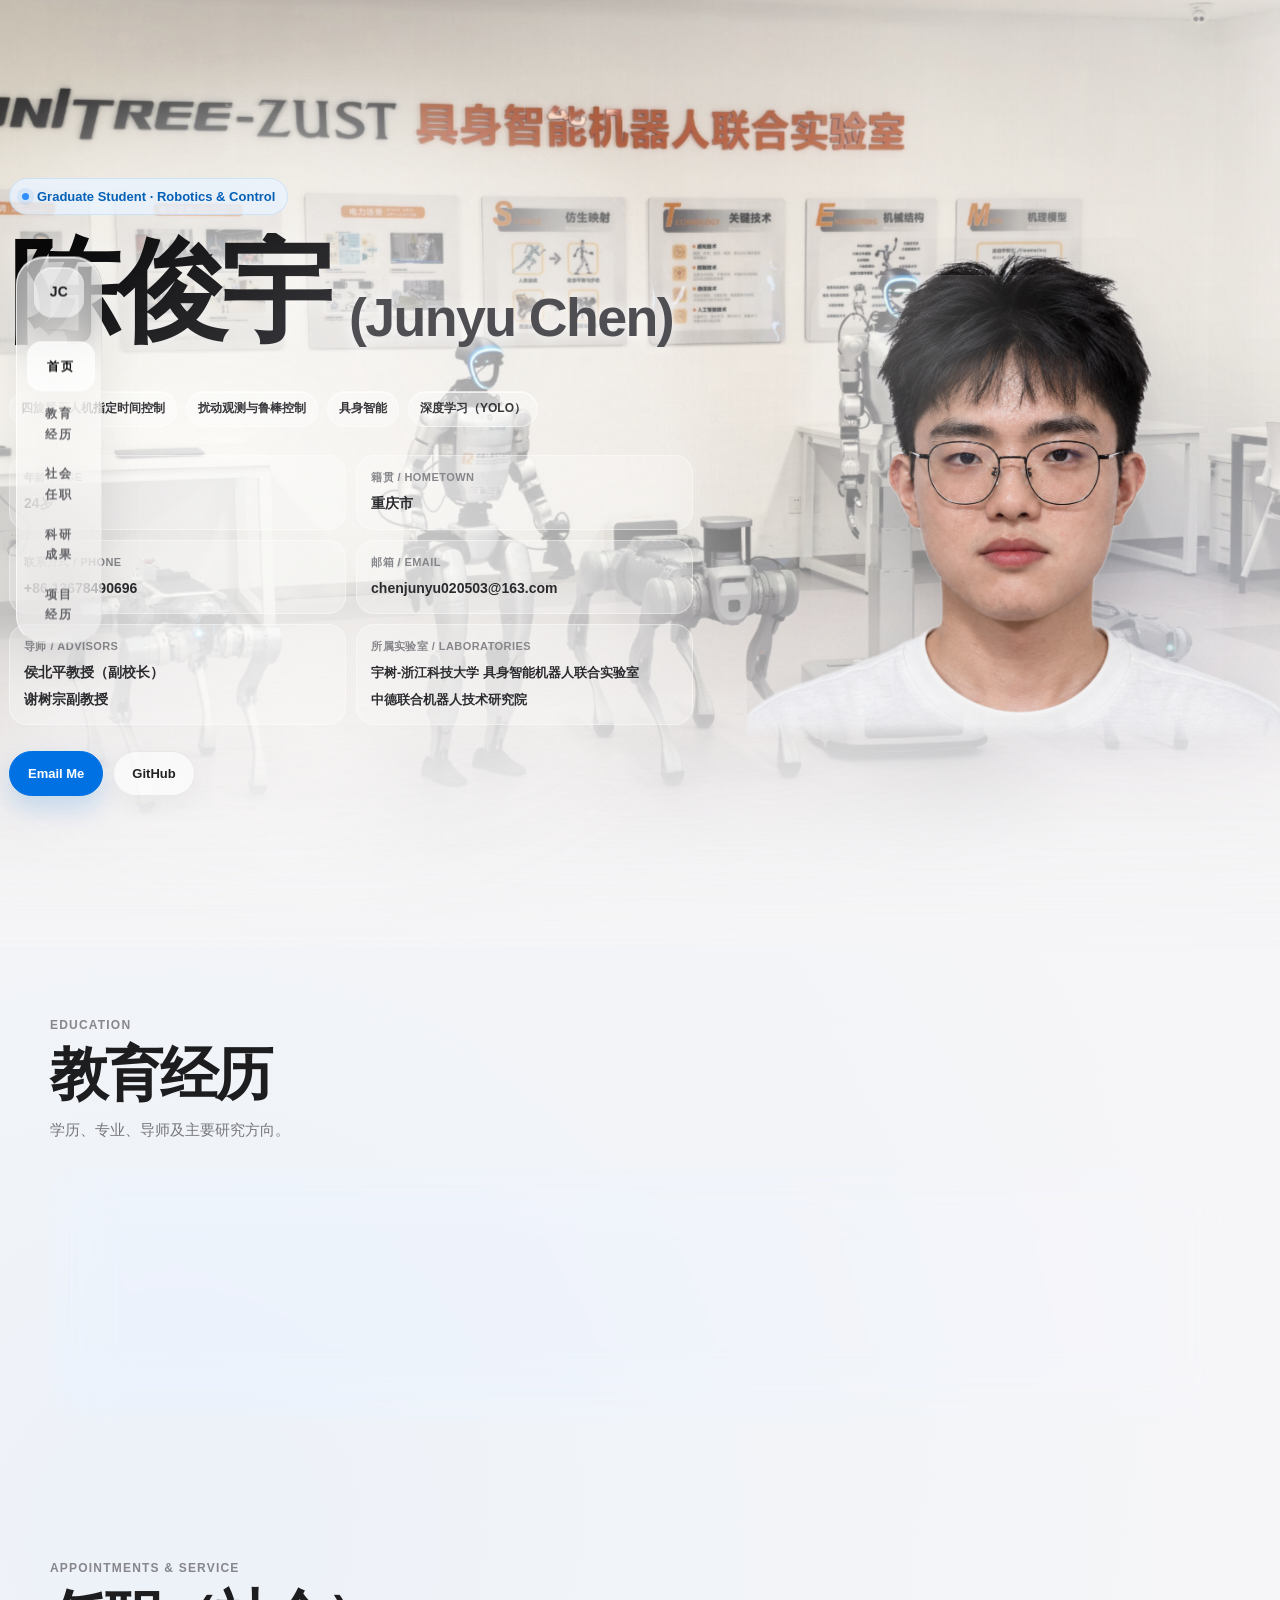
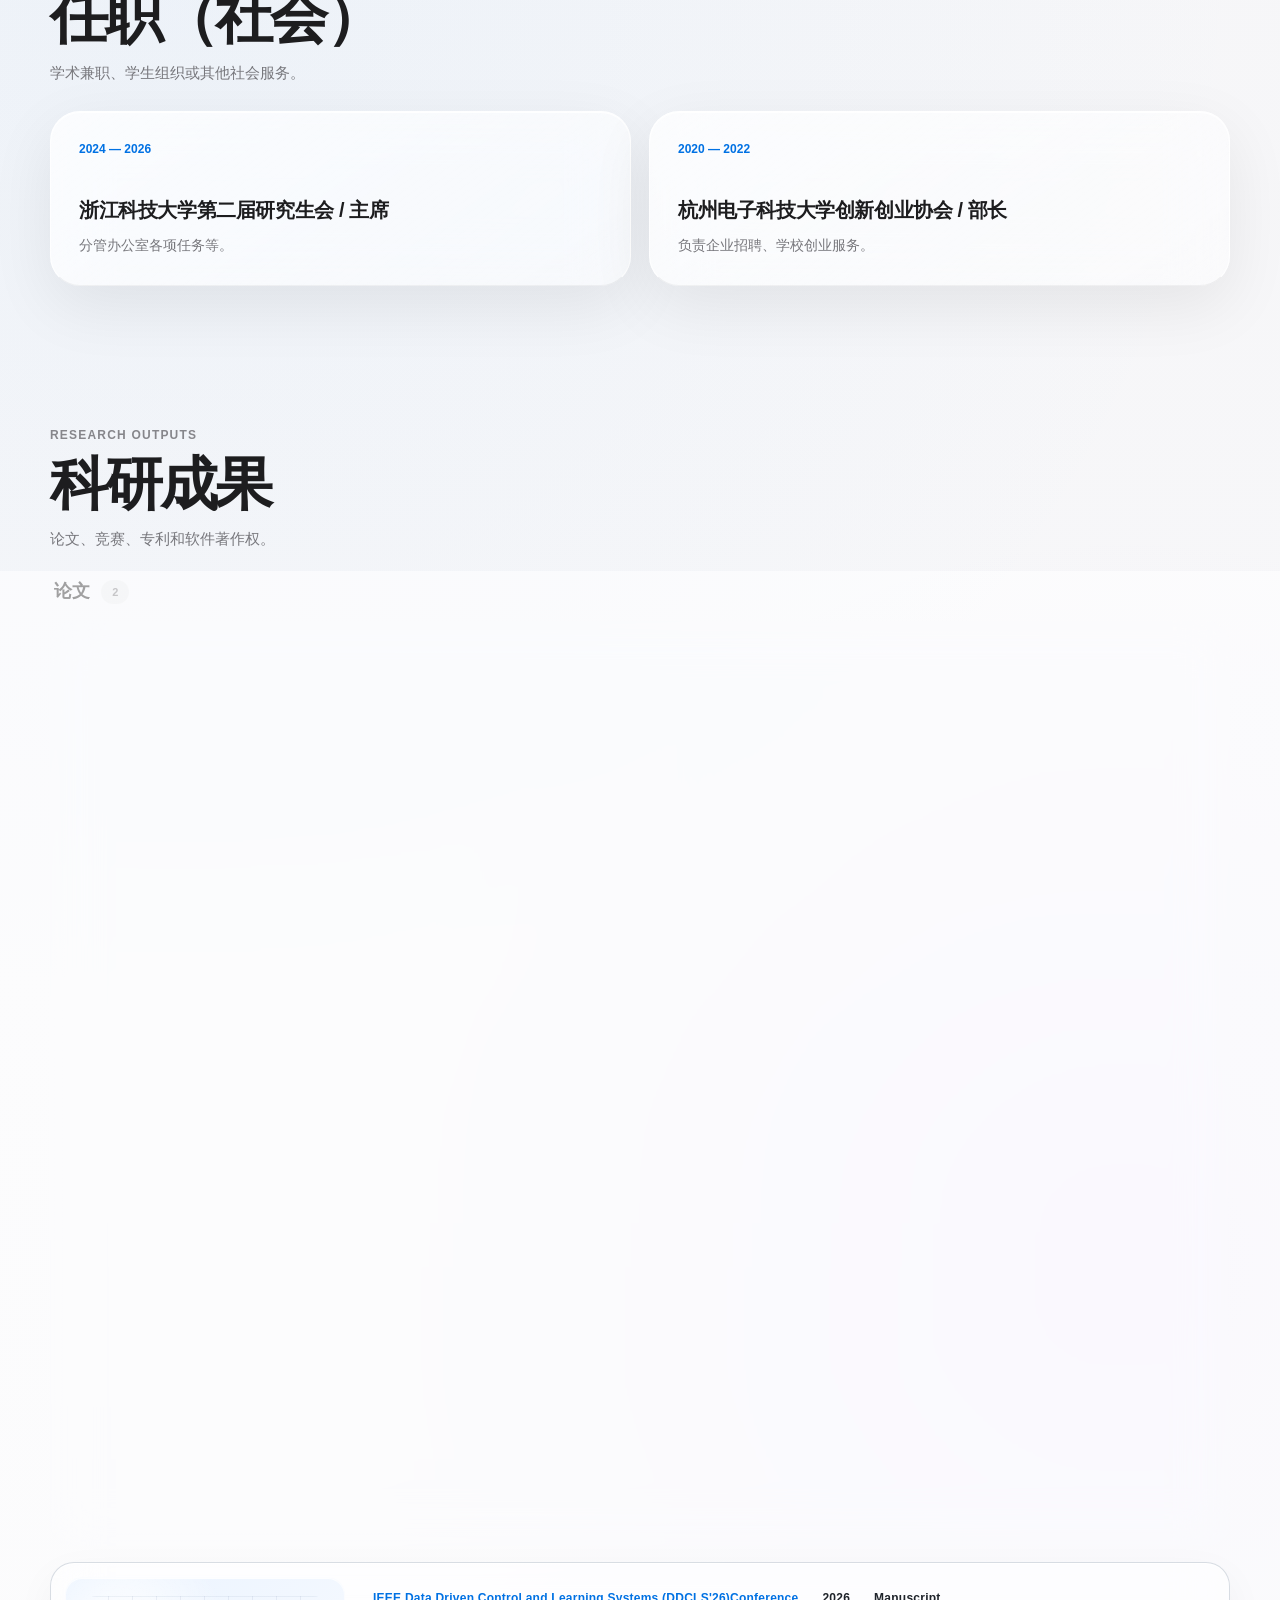
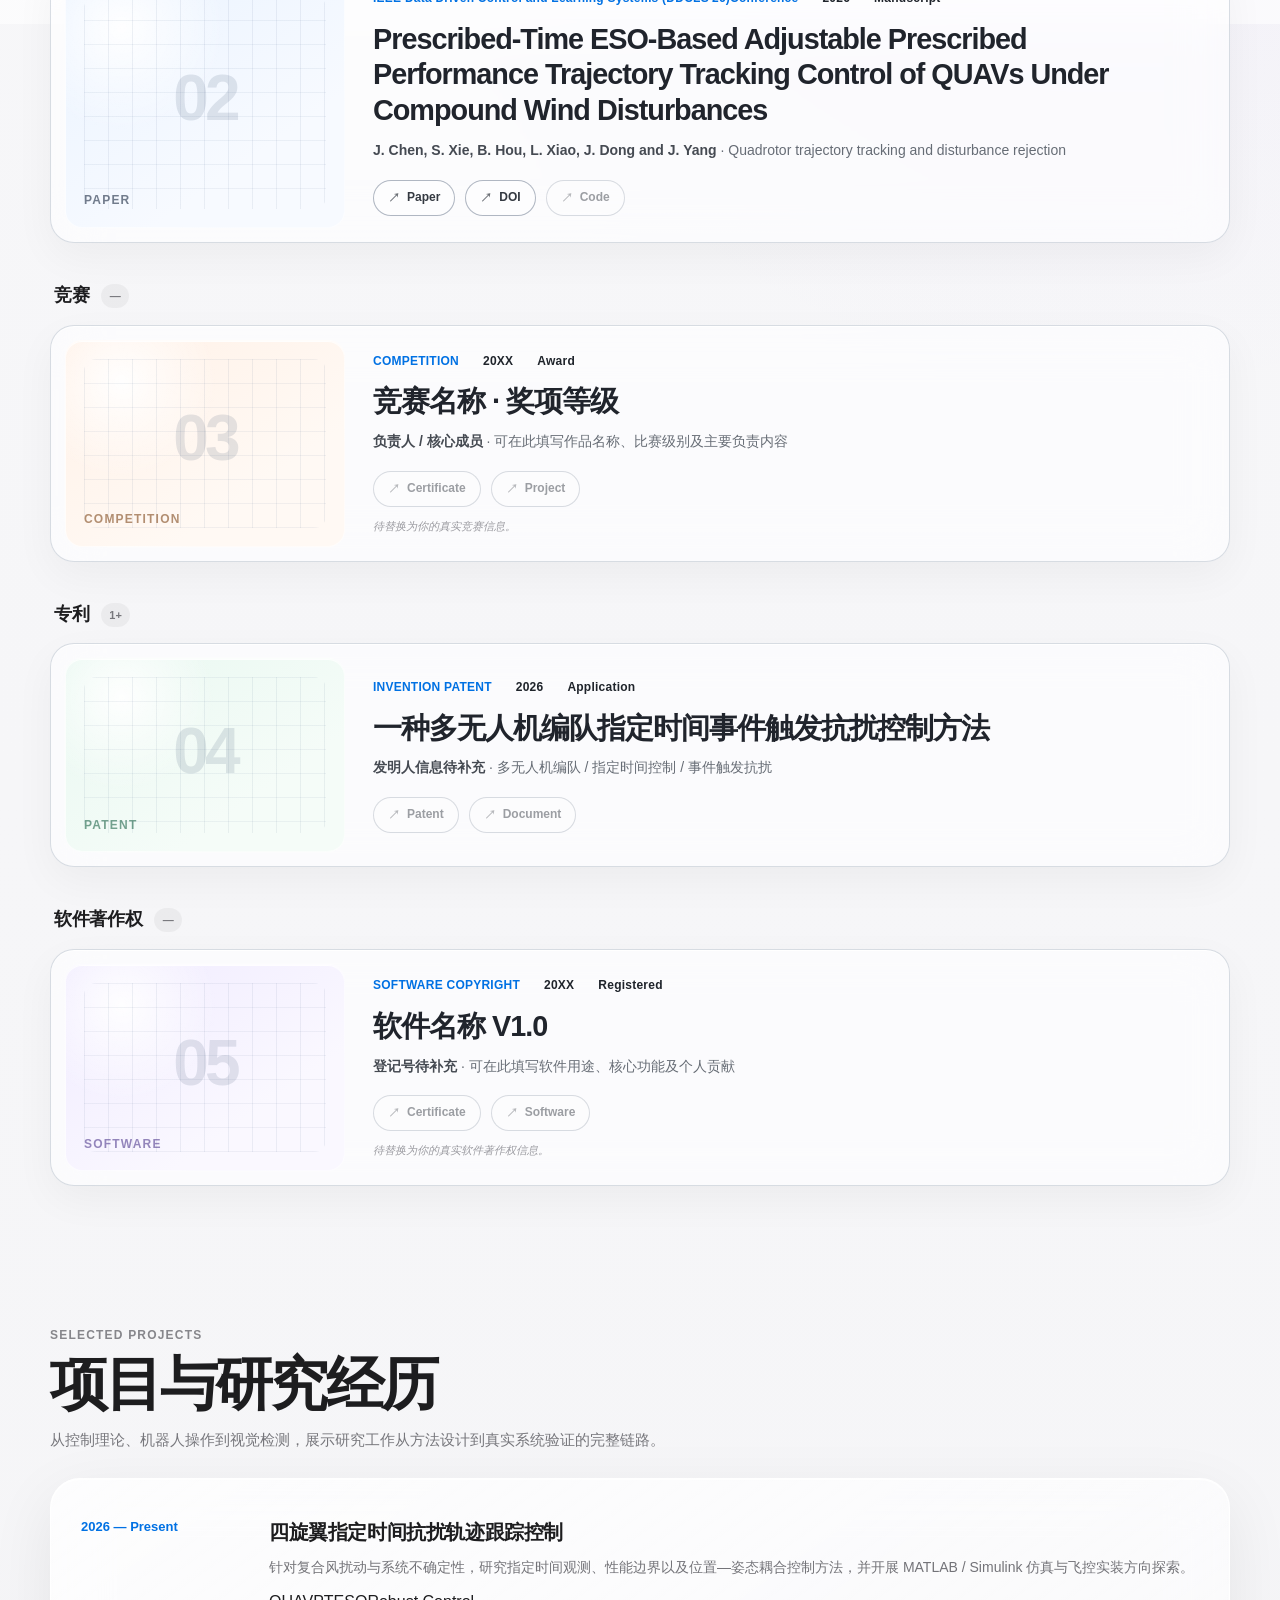
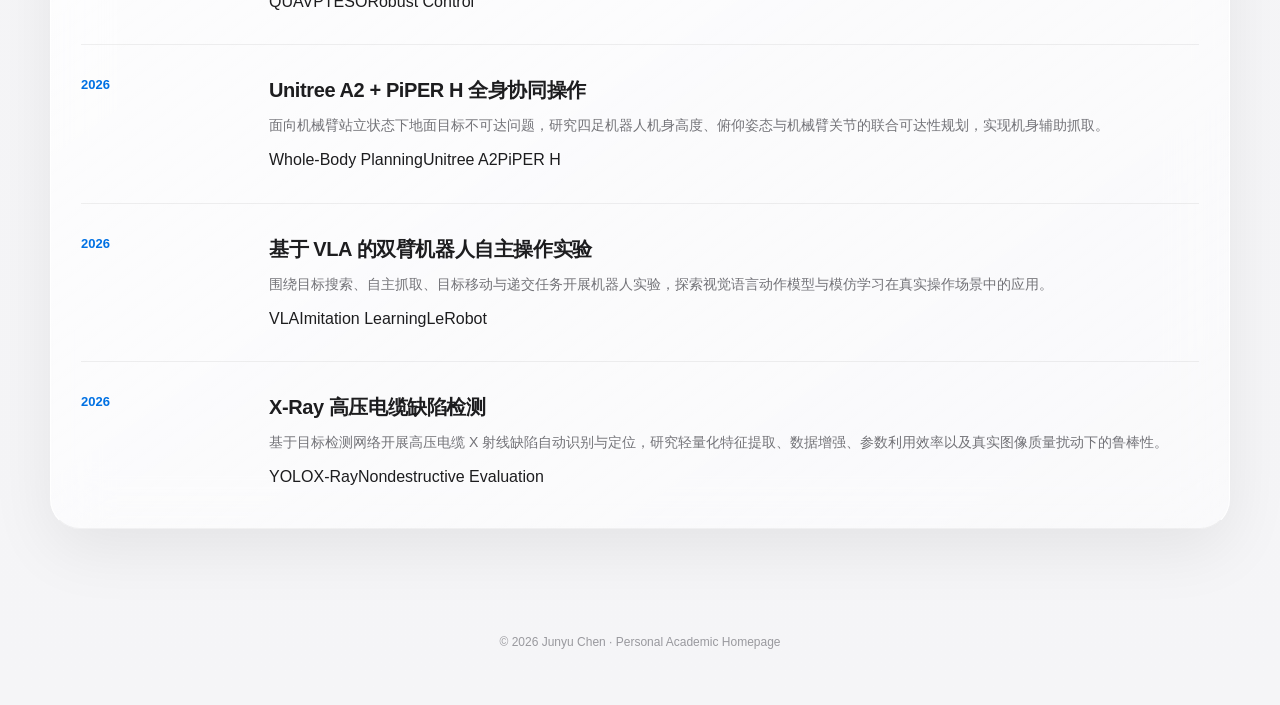
==== index.html @ 8b93c516 "Update index.html" ====
<!DOCTYPE html>
<html lang="zh-CN">
<head>
  <meta charset="UTF-8" />
  <meta name="viewport" content="width=device-width, initial-scale=1.0" />
  <meta name="description" content="陈俊宇个人学术主页：无人系统控制、四旋翼飞行器、具身智能与机器人。" />
  <meta name="theme-color" content="#f5f5f7" />
  <title>陈俊宇 | Junyu Chen</title>

  <style>
    :root{
      --bg:#f5f5f7;
      --text:#1d1d1f;
      --muted:#6e6e73;
      --blue:#0071e3;
      --line:rgba(0,0,0,.065);
      --radius:30px;
      --shadow:0 20px 65px rgba(0,0,0,.075);
      --shadow-hover:0 30px 90px rgba(0,0,0,.12);
      --hero-image:url("assets/picture/lab-background.jpg");
      --portrait-image:url("assets/picture/profile.jpg");
    }

    *{box-sizing:border-box}
    html{scroll-behavior:smooth}
    body{
      margin:0;
      overflow-x:hidden;
      color:var(--text);
      background:
        radial-gradient(circle at 14% 28%,rgba(120,187,255,.08),transparent 26%),
        radial-gradient(circle at 88% 52%,rgba(177,143,255,.07),transparent 24%),
        linear-gradient(180deg,#f5f5f7 0%,#f7f7f9 45%,#f5f5f7 100%);
      font-family:-apple-system,BlinkMacSystemFont,"SF Pro Display","SF Pro Text","Segoe UI","PingFang SC","Microsoft YaHei",sans-serif;
      -webkit-font-smoothing:antialiased;
      text-rendering:optimizeLegibility;
      line-height:1.65;
    }

    a{color:inherit;text-decoration:none}
    .container{width:min(1180px,calc(100% - 40px));margin:0 auto}
    .hero-wide{
      width:min(1440px,calc(100% - 34px));
      margin:0 auto;
    }

    header{
      position:fixed;
      left:16px;
      top:50%;
      z-index:1000;
      transform:translateY(-50%);
      pointer-events:none;
    }

    .nav-shell{
      pointer-events:auto;
      width:86px;
      padding:10px 8px;
      display:flex;
      flex-direction:column;
      align-items:center;
      gap:10px;
      border:1px solid rgba(255,255,255,.72);
      border-right-color:rgba(0,0,0,.045);
      border-bottom-color:rgba(0,0,0,.05);
      border-radius:28px;
      background:
        linear-gradient(145deg,rgba(255,255,255,.58),rgba(255,255,255,.34));
      backdrop-filter:blur(28px) saturate(180%);
      -webkit-backdrop-filter:blur(28px) saturate(180%);
      box-shadow:
        0 18px 46px rgba(0,0,0,.075),
        inset 0 1px 0 rgba(255,255,255,.88);
    }

    .logo{
      width:50px;
      height:50px;
      display:flex;
      align-items:center;
      justify-content:center;
      margin-bottom:2px;
      border-radius:18px;
      background:rgba(255,255,255,.58);
      box-shadow:inset 0 1px 0 rgba(255,255,255,.88);
      color:#202124;
      font-size:14px;
      font-weight:780;
      letter-spacing:.02em;
      white-space:nowrap;
      transition:transform .25s ease,background .25s ease;
    }

    .logo:hover{
      transform:scale(1.04);
      background:rgba(255,255,255,.86);
    }

    .nav-links{
      width:100%;
      display:flex;
      flex-direction:column;
      gap:5px;
      align-items:stretch;
    }

    .nav-links a{
      min-height:50px;
      display:flex;
      align-items:center;
      justify-content:center;
      padding:7px 5px;
      border-radius:15px;
      color:#646469;
      font-size:12px;
      line-height:1.72;
      letter-spacing:.13em;
      font-weight:650;
      text-align:center;
      transition:background .25s ease,color .25s ease,transform .25s ease,box-shadow .25s ease;
    }

    .nav-links a:hover,
    .nav-links a.active{
      color:#111;
      background:rgba(255,255,255,.76);
      transform:translateX(2px);
      box-shadow:inset 0 1px 0 rgba(255,255,255,.82);
    }

    .nav-divider{
      width:34px;
      height:1px;
      margin:0 auto 1px;
      background:linear-gradient(90deg,transparent,rgba(0,0,0,.11),transparent);
    }

    .hero{
      min-height:100svh;
      position:relative;
      display:flex;
      align-items:flex-end;
      padding:150px 0 108px;
      overflow:hidden;
      isolation:isolate;
    }
    .hero-media{
      position:absolute;
      inset:0;
      z-index:0;
      pointer-events:none;
      overflow:hidden;
      background:#ebe8e2;
    }
    .hero-image,
    .hero-image-blur{
      position:absolute;
      inset:-2%;
      background-image:var(--hero-image);
      background-repeat:no-repeat;
      background-size:cover;
      background-position:center 42%;
      will-change:transform;
    }
    .hero-image{
      filter:saturate(.94) contrast(.98) brightness(1.02);
      transform:scale(1.025);
    }
    .hero-image-blur{
      inset:-8%;
      transform:scale(1.10);
      filter:blur(38px) saturate(.95) brightness(1.04);
      opacity:.92;
      -webkit-mask-image:linear-gradient(
        to bottom,
        transparent 0%,
        transparent 50%,
        rgba(0,0,0,.12) 59%,
        rgba(0,0,0,.48) 73%,
        #000 92%
      );
      mask-image:linear-gradient(
        to bottom,
        transparent 0%,
        transparent 50%,
        rgba(0,0,0,.12) 59%,
        rgba(0,0,0,.48) 73%,
        #000 92%
      );
    }
    .hero-media::before{
      content:"";
      position:absolute;
      inset:0;
      z-index:2;
      background:
        linear-gradient(180deg,
          rgba(255,255,255,.06) 0%,
          rgba(255,255,255,.04) 24%,
          rgba(245,245,247,.08) 42%,
          rgba(245,245,247,.30) 62%,
          rgba(245,245,247,.68) 82%,
          rgba(245,245,247,.96) 100%
        ),
        linear-gradient(90deg,
          rgba(245,245,247,.06) 0%,
          rgba(245,245,247,.11) 32%,
          rgba(245,245,247,.28) 63%,
          rgba(245,245,247,.55) 100%
        );
    }
    .hero-media::after{
      content:"";
      position:absolute;
      left:-8%;
      right:-8%;
      bottom:-88px;
      height:340px;
      z-index:3;
      background:
        radial-gradient(ellipse at 50% 3%,rgba(255,255,255,.10),transparent 45%),
        linear-gradient(
          180deg,
          rgba(245,245,247,0) 0%,
          rgba(245,245,247,.20) 18%,
          rgba(245,245,247,.44) 36%,
          rgba(245,245,247,.70) 58%,
          rgba(245,245,247,.90) 78%,
          var(--bg) 94%
        );
      filter:blur(10px);
    }

    .hero-content{
      position:relative;
      z-index:5;
      width:100%;
    }
    .hero-grid{
      display:grid;
      grid-template-columns:minmax(0,1.12fr) minmax(390px,.82fr);
      gap:54px;
      align-items:center;
    }
    .hero-panel{
      position:relative;
      padding:28px 12px 34px 0;
      margin-left:-8px;
      border:0;
      border-radius:0;
      background:transparent;
      box-shadow:none;
      backdrop-filter:none;
      -webkit-backdrop-filter:none;
      isolation:isolate;
    }
    .hero-panel::before{
      content:"";
      position:absolute;
      z-index:-1;
      left:-70px;
      top:-55px;
      width:min(760px,115%);
      height:calc(100% + 110px);
      border-radius:48px;
      background:
        radial-gradient(ellipse at 38% 46%,
          rgba(255,255,255,.78) 0%,
          rgba(255,255,255,.54) 34%,
          rgba(255,255,255,.23) 60%,
          rgba(255,255,255,0) 78%);
      filter:blur(20px);
      opacity:.94;
      pointer-events:none;
    }
    .hero-panel::after{
      content:"";
      position:absolute;
      z-index:-2;
      left:-90px;
      top:-70px;
      width:min(800px,120%);
      height:calc(100% + 140px);
      border-radius:50%;
      background:rgba(245,245,247,.24);
      filter:blur(34px);
      pointer-events:none;
    }
    .portrait-panel{
      padding:0;
      position:relative;
      overflow:visible;
      min-height:610px;
      margin-right:-12px;
      transform:translateY(-18px);
      display:flex;
      align-items:flex-end;
      justify-content:center;
      border:0;
      border-radius:0;
      background:transparent;
      backdrop-filter:none;
      -webkit-backdrop-filter:none;
      box-shadow:none;
    }
    .portrait-panel::before{
      content:"";
      position:absolute;
      inset:8% -4% 4% -4%;
      background:
        radial-gradient(circle at 42% 32%, rgba(255,255,255,.48), transparent 38%),
        radial-gradient(circle at 72% 68%, rgba(170,185,255,.14), transparent 42%);
      filter:blur(34px);
      pointer-events:none;
      opacity:.92;
    }
    .portrait-frame{
      position:relative;
      width:100%;
      height:100%;
      min-height:575px;
      display:flex;
      align-items:flex-end;
      justify-content:center;
      border-radius:0;
      overflow:visible;
      border:0;
      background:transparent;
      box-shadow:none;
    }
    .portrait-frame img{
      width:min(108%, 540px);
      height:auto;
      object-fit:contain;
      object-position:center bottom;
      display:block;
      margin-top:10px;
      transform:translateY(-42px);
      background:transparent;
      filter:
        saturate(.99)
        contrast(1.01)
        drop-shadow(0 18px 26px rgba(0,0,0,.08))
        drop-shadow(0 30px 60px rgba(0,0,0,.10));
      -webkit-mask-image:linear-gradient(to bottom,#000 0%,#000 93%,rgba(0,0,0,.84) 97%,transparent 100%);
      mask-image:linear-gradient(to bottom,#000 0%,#000 93%,rgba(0,0,0,.84) 97%,transparent 100%);
    }
    .portrait-shine{
      position:absolute;
      inset:12% 10% 6% 10%;
      border-radius:42px;
      background:
        radial-gradient(circle at 30% 18%, rgba(255,255,255,.22), transparent 34%),
        linear-gradient(115deg, rgba(255,255,255,.14), transparent 35% 72%, rgba(255,255,255,.07));
      pointer-events:none;
      mix-blend-mode:screen;
    }

    .eyebrow{
      display:inline-flex;
      align-items:center;
      gap:8px;
      padding:7px 12px;
      margin-bottom:18px;
      border-radius:999px;
      border:1px solid rgba(0,113,227,.12);
      background:rgba(234,244,255,.78);
      color:#0561b7;
      font-size:13px;
      font-weight:650;
    }
    .eyebrow::before{
      content:"";
      width:7px;height:7px;border-radius:50%;
      background:#2f8fff;
      box-shadow:0 0 0 5px rgba(47,143,255,.10);
    }
    h1{
      margin:0;
      padding:0 0 .10em 0;
      font-size:clamp(62px,9vw,112px);
      line-height:1.06;
      letter-spacing:-.055em;
      font-weight:790;
      background:linear-gradient(145deg,#09090a 8%,#313135 48%,#0b0b0c 86%);
      -webkit-background-clip:text;
      background-clip:text;
      color:transparent;
      filter:drop-shadow(0 2px 10px rgba(255,255,255,.38));
      display:flex;
      align-items:flex-end;
      flex-wrap:wrap;
      gap:.20em;
      overflow:visible;
    }

    .name-en{
      font-size:.48em;
      line-height:1.05;
      font-weight:680;
      letter-spacing:-.03em;
      color:#4e4e53;
      background:none;
      -webkit-background-clip:initial;
      background-clip:initial;
      text-shadow:0 1px 12px rgba(255,255,255,.72);
      filter:none;
      position:relative;
      bottom:.13em;
      white-space:nowrap;
    }

    .research-inline{
      display:flex;
      flex-wrap:wrap;
      gap:9px;
      margin-top:28px;
    }
    .research-chip{
      display:inline-flex;
      align-items:center;
      padding:7px 11px;
      border-radius:999px;
      border:1px solid rgba(255,255,255,.44);
      background:rgba(255,255,255,.34);
      backdrop-filter:blur(12px) saturate(140%);
      -webkit-backdrop-filter:blur(12px) saturate(140%);
      color:#37373c;
      font-size:12px;
      font-weight:620;
      box-shadow:inset 0 1px 0 rgba(255,255,255,.72);
    }

    .profile-meta{
      display:grid;
      grid-template-columns:repeat(2,minmax(0,1fr));
      gap:10px;
      margin-top:28px;
    }
    .meta-item{
      min-height:74px;
      padding:12px 14px;
      border-radius:18px;
      border:1px solid rgba(255,255,255,.38);
      background:rgba(255,255,255,.28);
      backdrop-filter:blur(10px) saturate(135%);
      -webkit-backdrop-filter:blur(10px) saturate(135%);
    }
    .meta-label{
      display:block;
      color:#86868b;
      font-size:11px;
      font-weight:650;
      letter-spacing:.04em;
      margin-bottom:4px;
    }
    .meta-value{
      color:#2b2b2f;
      font-size:14px;
      font-weight:620;
      word-break:break-word;
    }

    .lab-value{
      font-size:12.5px;
      line-height:1.48;
    }



    .hero-actions{
      display:flex;
      flex-wrap:wrap;
      gap:10px;
      margin-top:26px;
      padding-bottom:8px;
    }
    .btn{
      position:relative;
      overflow:hidden;
      display:inline-flex;
      align-items:center;
      justify-content:center;
      min-height:45px;
      padding:0 18px;
      border-radius:999px;
      border:1px solid rgba(0,0,0,.065);
      background:rgba(255,255,255,.60);
      backdrop-filter:blur(18px) saturate(150%);
      -webkit-backdrop-filter:blur(18px) saturate(150%);
      color:#222;
      font-size:13px;
      font-weight:630;
      box-shadow:0 8px 24px rgba(0,0,0,.045);
      transition:transform .28s cubic-bezier(.2,.7,.2,1),box-shadow .28s ease,background .28s ease;
    }
    .btn::after{
      content:"";
      position:absolute;
      inset:-1px;
      background:linear-gradient(115deg,transparent 28%,rgba(255,255,255,.62) 48%,transparent 70%);
      transform:translateX(-130%);
      transition:transform .65s ease;
    }
    .btn:hover{transform:translateY(-3px);box-shadow:0 14px 34px rgba(0,0,0,.09)}
    .btn:hover::after{transform:translateX(130%)}
    .btn.primary{
      color:#fff;
      background:#0071e3;
      border-color:#0071e3;
      box-shadow:0 12px 28px rgba(0,113,227,.20);
    }

    main>section:not(.hero){
      position:relative;
      padding:70px 0;
      scroll-margin-top:100px;
    }
    .section-heading{margin-bottom:25px}
    .kicker{
      display:block;
      margin-bottom:8px;
      color:#86868b;
      font-size:12px;
      font-weight:680;
      letter-spacing:.10em;
      text-transform:uppercase;
    }
    .section-heading h2{
      margin:0;
      font-size:clamp(36px,5vw,58px);
      line-height:1.05;
      letter-spacing:-.05em;
      font-weight:730;
    }
    .section-heading p{
      max-width:720px;
      margin:13px 0 0;
      color:#77777c;
      font-size:15px;
    }

    .glass{
      position:relative;
      border:1px solid rgba(255,255,255,.84);
      border-bottom-color:rgba(0,0,0,.05);
      border-radius:var(--radius);
      background:linear-gradient(145deg,rgba(255,255,255,.76),rgba(255,255,255,.46));
      backdrop-filter:blur(28px) saturate(160%);
      -webkit-backdrop-filter:blur(28px) saturate(160%);
      box-shadow:var(--shadow),inset 0 1px 0 rgba(255,255,255,.86);
    }

    .timeline{padding:8px 30px}
    .timeline-item{
      display:grid;
      grid-template-columns:170px 1fr;
      gap:28px;
      padding:28px 0;
      border-bottom:1px solid rgba(0,0,0,.06);
    }
    .timeline-item:last-child{border-bottom:0}
    .timeline-date{
      color:var(--blue);
      font-size:13px;
      font-weight:720;
      letter-spacing:.02em;
    }
    .timeline-content h3{
      margin:0 0 6px;
      font-size:19px;
      letter-spacing:-.018em;
    }
    .timeline-content p{
      margin:0;
      color:#727277;
      font-size:14px;
    }

    .role-grid{
      display:grid;
      grid-template-columns:repeat(2,minmax(0,1fr));
      gap:18px;
    }
    .role-card{
      padding:28px;
      min-height:168px;
      transition:transform .3s ease,box-shadow .3s ease;
    }
    .role-card:hover{
      transform:translateY(-5px);
      box-shadow:var(--shadow-hover);
    }
    .role-year{
      color:var(--blue);
      font-size:12px;
      font-weight:720;
      margin-bottom:34px;
    }
    .role-card h3{margin:0 0 7px;font-size:20px;letter-spacing:-.02em}
    .role-card p{margin:0;color:#77777c;font-size:14px}

    .achievement-stream{
      display:grid;
      gap:38px;
    }

    .output-group{
      display:grid;
      gap:14px;
    }

    .output-group-heading{
      display:flex;
      align-items:center;
      gap:12px;
      padding:0 4px;
    }

    .output-group-heading h3{
      margin:0;
      font-size:18px;
      letter-spacing:-.02em;
      font-weight:720;
    }

    .output-count{
      display:inline-flex;
      align-items:center;
      justify-content:center;
      min-width:28px;
      height:24px;
      padding:0 8px;
      border-radius:999px;
      background:rgba(0,0,0,.045);
      color:#77777c;
      font-size:11px;
      font-weight:700;
    }

    .output-list{
      display:grid;
      gap:16px;
    }

    .output-card{
      position:relative;
      display:grid;
      grid-template-columns:280px minmax(0,1fr);
      gap:28px;
      align-items:center;
      min-height:224px;
      padding:14px;
      overflow:hidden;
      border:1px solid rgba(185,193,205,.55);
      border-radius:24px;
      background:rgba(255,255,255,.58);
      backdrop-filter:blur(24px) saturate(155%);
      -webkit-backdrop-filter:blur(24px) saturate(155%);
      box-shadow:
        0 14px 42px rgba(0,0,0,.045),
        inset 0 1px 0 rgba(255,255,255,.86);
      transition:transform .32s cubic-bezier(.2,.7,.2,1),box-shadow .32s ease,border-color .32s ease;
    }

    .output-card:hover{
      transform:translateY(-18px);
      border-color:rgba(150,162,180,.70);
      box-shadow:
        0 24px 62px rgba(0,0,0,.075),
        inset 0 1px 0 rgba(255,255,255,.90);
    }

    .output-thumb{
      position:relative;
      min-height:194px;
      height:100%;
      overflow:hidden;
      border-radius:17px;
      border:1px solid rgba(255,255,255,.68);
      background:
        radial-gradient(circle at 20% 18%,rgba(255,255,255,.90),transparent 33%),
        linear-gradient(145deg,rgba(232,239,248,.95),rgba(245,247,250,.66));
      box-shadow:inset 0 1px 0 rgba(255,255,255,.88);
    }

    .output-thumb::before{
      content:"";
      position:absolute;
      inset:18px;
      border-radius:12px;
      opacity:.80;
      background:
        linear-gradient(90deg,rgba(72,99,134,.11) 1px,transparent 1px),
        linear-gradient(rgba(72,99,134,.09) 1px,transparent 1px);
      background-size:24px 24px;
    }

    .output-thumb::after{
      position:absolute;
      left:18px;
      bottom:16px;
      font-size:12px;
      font-weight:780;
      letter-spacing:.10em;
      color:rgba(32,47,69,.62);
    }

    .output-thumb.paper{
      background:
        radial-gradient(circle at 20% 20%,rgba(255,255,255,.96),transparent 34%),
        linear-gradient(145deg,#eaf3ff,#f7faff 70%);
    }
    .output-thumb.paper::after{content:"PAPER"}

    .output-thumb.competition{
      background:
        radial-gradient(circle at 20% 20%,rgba(255,255,255,.95),transparent 34%),
        linear-gradient(145deg,#fff1e7,#fff9f4 70%);
    }
    .output-thumb.competition::after{content:"COMPETITION";color:rgba(130,77,34,.62)}

    .output-thumb.patent{
      background:
        radial-gradient(circle at 20% 20%,rgba(255,255,255,.95),transparent 34%),
        linear-gradient(145deg,#e9f8f1,#f5fcf8 70%);
    }
    .output-thumb.patent::after{content:"PATENT";color:rgba(35,105,78,.62)}

    .output-thumb.software{
      background:
        radial-gradient(circle at 20% 20%,rgba(255,255,255,.95),transparent 34%),
        linear-gradient(145deg,#f0ebff,#faf8ff 70%);
    }
    .output-thumb.software::after{content:"SOFTWARE";color:rgba(86,65,146,.62)}

    .thumb-mark{
      position:absolute;
      inset:0;
      display:flex;
      align-items:center;
      justify-content:center;
      font-size:64px;
      font-weight:760;
      letter-spacing:-.06em;
      color:rgba(49,70,98,.13);
      transform:translateY(-4px);
    }

    .output-body{
      min-width:0;
      padding:12px 20px 12px 0;
    }

    .output-meta{
      display:flex;
      align-items:center;
      flex-wrap:wrap;
      gap:24px;
      margin-bottom:13px;
      color:#1f242b;
      font-size:12px;
      font-weight:740;
      letter-spacing:.02em;
    }

    .output-meta .type{
      color:var(--blue);
    }

    .output-title{
      margin:0;
      color:#20242c;
      font-size:clamp(21px,2.25vw,30px);
      line-height:1.20;
      letter-spacing:-.035em;
      font-weight:760;
      text-decoration:none;
    }

    .output-title:hover{
      text-decoration:underline;
      text-decoration-thickness:1.5px;
      text-underline-offset:4px;
    }

    .output-authors{
      margin-top:12px;
      color:#666c75;
      font-size:14px;
      line-height:1.55;
    }

    .output-authors strong{
      color:#454a52;
      font-weight:720;
    }

    .output-links{
      display:flex;
      flex-wrap:wrap;
      gap:10px;
      margin-top:18px;
    }

    .output-link{
      display:inline-flex;
      align-items:center;
      gap:7px;
      min-height:36px;
      padding:0 14px;
      border:1px solid rgba(146,156,171,.72);
      border-radius:999px;
      background:rgba(255,255,255,.44);
      color:#343941;
      font-size:12px;
      font-weight:690;
      transition:transform .22s ease,background .22s ease,border-color .22s ease;
    }

    .output-link::before{
      content:"↗";
      font-size:12px;
      line-height:1;
      opacity:.72;
    }

    .output-link:hover{
      transform:translateY(-2px);
      background:rgba(255,255,255,.82);
      border-color:rgba(107,120,139,.86);
    }

    .output-link.is-disabled{
      opacity:.48;
      cursor:default;
      pointer-events:none;
    }

    .output-note{
      margin-top:10px;
      color:#9a9aa0;
      font-size:11px;
      font-style:italic;
    }

    .project-list{padding:8px 30px}
    .project-item{
      display:grid;
      grid-template-columns:160px 1fr;
      gap:28px;
      padding:29px 0;
      border-bottom:1px solid rgba(0,0,0,.06);
    }
    .project-item:last-child{border-bottom:0}
    .project-time{
      color:var(--blue);
      font-size:13px;
      font-weight:720;
    }
    .project-content h3{
      margin:0 0 7px;
      font-size:20px;
      letter-spacing:-.02em;
    }
    .project-content p{
      margin:0;
      color:#737378;
      font-size:14px;
    }
    .project-tags{margin-top:10px}

    footer{
      padding:34px 0 52px;
      color:#99999e;
      text-align:center;
      font-size:12px;
    }

    [data-reveal]{
      opacity:0;
      transform:translateY(30px) scale(.988);
      filter:blur(7px);
      transition:
        opacity .82s cubic-bezier(.2,.7,.2,1),
        transform .9s cubic-bezier(.2,.7,.2,1),
        filter .72s ease;
    }
    [data-reveal].visible{
      opacity:1;
      transform:none;
      filter:none;
    }
    .hero-panel>*,
    .portrait-frame{
      opacity:0;
      transform:translateY(20px);
      animation:heroIn .85s cubic-bezier(.2,.7,.2,1) forwards;
    }
    .hero-panel>*:nth-child(1){animation-delay:.10s}
    .hero-panel>*:nth-child(2){animation-delay:.16s}
    .hero-panel>*:nth-child(3){animation-delay:.23s}
    .hero-panel>*:nth-child(4){animation-delay:.30s}
    .hero-panel>*:nth-child(5){animation-delay:.37s}
    .hero-panel>*:nth-child(6){animation-delay:.44s}
    .portrait-frame{animation-delay:.28s}
    @keyframes heroIn{to{opacity:1;transform:none}}

    @media(max-width:1180px){
      .hero-wide{
        width:min(100% - 28px,1180px);
      }
      .hero-grid{
        grid-template-columns:minmax(0,1fr) minmax(340px,.72fr);
        gap:34px;
      }
      .portrait-panel{
        min-height:560px;
        margin-right:0;
      }
      .portrait-frame{min-height:520px}
      .portrait-frame img{width:min(104%,490px)}
    }

    @media(max-width:980px){
      .hero-wide{
        width:min(100% - 36px,820px);
      }
      .hero-grid{
        grid-template-columns:1fr;
        gap:12px;
      }
      .portrait-panel{
        order:-1;
        min-height:350px;
        margin:0;
      }
      .portrait-frame{min-height:330px}
      .portrait-frame img{
        width:min(78vw,390px);
        transform:translateY(-20px);
      }
      .hero-panel{
        width:100%;
        max-width:760px;
        margin:0 auto;
      }
      .hero-panel::before{
        left:-30px;
        width:calc(100% + 60px);
      }
      .hero-panel::after{
        left:-42px;
        width:calc(100% + 84px);
      }
    }

    @media(max-width:900px){
      body{
        padding-bottom:82px;
      }

      header{
        left:50%;
        top:auto;
        bottom:max(10px, env(safe-area-inset-bottom));
        transform:translateX(-50%);
        width:min(520px,calc(100vw - 18px));
      }

      .nav-shell{
        width:100%;
        max-width:none;
        padding:7px;
        flex-direction:row;
        gap:0;
        border-radius:24px;
        background:rgba(255,255,255,.68);
        backdrop-filter:blur(30px) saturate(180%);
        -webkit-backdrop-filter:blur(30px) saturate(180%);
        box-shadow:
          0 14px 42px rgba(0,0,0,.12),
          inset 0 1px 0 rgba(255,255,255,.92);
      }

      .logo,
      .nav-divider{
        display:none;
      }

      .nav-links{
        width:100%;
        display:grid;
        grid-template-columns:repeat(5,minmax(0,1fr));
        gap:4px;
      }

      .nav-links a{
        min-height:48px;
        padding:7px 4px;
        border-radius:16px;
        font-size:11px;
        line-height:1.2;
        letter-spacing:.025em;
        white-space:nowrap;
      }

      .nav-links a br{display:none}

      .nav-links a:hover,
      .nav-links a.active{
        transform:translateY(-2px);
      }

      .hero{
        min-height:auto;
        padding:58px 0 78px;
      }

      .hero-panel{
        padding:12px 4px 24px;
      }

      .role-grid{grid-template-columns:1fr}

      .output-card{
        grid-template-columns:220px minmax(0,1fr);
        gap:20px;
      }

      .hero-image,
      .hero-image-blur{
        background-position:center 35%;
      }

      .hero-media::before{
        background:
          linear-gradient(
            180deg,
            rgba(255,255,255,.04) 0%,
            rgba(245,245,247,.11) 32%,
            rgba(245,245,247,.42) 64%,
            rgba(245,245,247,.96) 100%
          );
      }

      main>section:not(.hero){
        scroll-margin-top:18px;
      }
    }

    @media(max-width:620px){
      .container,
      .hero-wide{
        width:min(100% - 28px,560px);
      }

      header{
        width:calc(100vw - 14px);
        bottom:max(7px, env(safe-area-inset-bottom));
      }

      .nav-shell{
        padding:6px;
        border-radius:21px;
      }

      .nav-links{
        gap:2px;
      }

      .nav-links a{
        min-height:45px;
        padding:6px 2px;
        border-radius:14px;
        font-size:10.5px;
        letter-spacing:0;
      }

      .hero{
        padding:34px 0 62px;
      }

      .hero-grid{
        gap:2px;
      }

      .portrait-panel{
        min-height:282px;
      }

      .portrait-frame{
        min-height:270px;
      }

      .portrait-frame img{
        width:min(78vw,330px);
        transform:translateY(-24px);
      }

      .portrait-panel::before{
        inset:6% 4% 0;
        filter:blur(26px);
      }

      .hero-panel{
        padding:0 0 18px;
      }

      .eyebrow{
        margin-bottom:12px;
        padding:6px 10px;
        font-size:11px;
      }

      h1{
        font-size:clamp(43px,13vw,58px);
        line-height:1.10;
        letter-spacing:-.045em;
        padding-bottom:.10em;
        gap:.14em;
      }

      .name-en{
        font-size:.42em;
        bottom:.11em;
      }

      .research-inline{
        gap:7px;
        margin-top:18px;
      }

      .research-chip{
        padding:6px 9px;
        font-size:10.5px;
      }

      .profile-meta{
        grid-template-columns:repeat(2,minmax(0,1fr));
        gap:8px;
        margin-top:20px;
      }

      .meta-item{
        min-height:66px;
        padding:10px 11px;
        border-radius:16px;
      }

      .meta-label{
        font-size:10px;
        margin-bottom:3px;
      }

      .meta-value{
        font-size:12px;
        line-height:1.38;
      }

      .lab-value{
        font-size:10.8px;
        line-height:1.45;
      }


      .hero-actions{
        display:grid;
        grid-template-columns:repeat(2,minmax(0,1fr));
        gap:8px;
        margin-top:18px;
        padding-bottom:0;
      }

      .hero-actions .btn{
        justify-content:center;
        width:100%;
      }

      main>section:not(.hero){
        padding:48px 0;
      }

      .section-heading{
        margin-bottom:25px;
      }

      .section-heading h2{
        font-size:34px;
        line-height:1.08;
      }

      .section-heading p{
        font-size:13px;
        line-height:1.65;
      }

      .timeline,
      .project-list{
        padding:2px 17px;
        border-radius:24px;
      }

      .timeline-item,
      .project-item{
        grid-template-columns:1fr;
        gap:6px;
        padding:19px 0;
      }

      .role-card{
        padding:20px;
        border-radius:22px;
      }

      .output-group{
        gap:10px;
      }

      .output-group-heading{
        padding:0 2px;
      }

      .output-card{
        grid-template-columns:1fr;
        padding:9px;
        gap:5px;
        border-radius:21px;
      }

      .output-thumb{
        min-height:148px;
        border-radius:15px;
      }

      .output-body{
        padding:14px 10px 12px;
      }

      .output-meta{
        gap:10px 14px;
        margin-bottom:9px;
        font-size:10px;
      }

      .output-title{
        font-size:19px;
        line-height:1.28;
      }

      .output-authors{
        margin-top:9px;
        font-size:12px;
      }

      .output-links{
        gap:7px;
        margin-top:13px;
      }

      .output-link{
        min-height:32px;
        padding:0 11px;
        font-size:10.5px;
      }
    }

    @media(max-width:390px){
      .container,
      .hero-wide{
        width:calc(100% - 22px);
      }

      .nav-links a{
        font-size:10px;
      }

      .portrait-panel{
        min-height:255px;
      }

      .portrait-frame{
        min-height:245px;
      }

      .portrait-frame img{
        width:min(80vw,300px);
      }

      h1{
        font-size:42px;
      }

      .name-en{
        font-size:.40em;
      }

      .research-chip{
        font-size:10px;
      }

      .meta-value{
        font-size:11px;
      }
    }

    @media(prefers-reduced-motion:reduce){
      *,*::before,*::after{
        scroll-behavior:auto!important;
        animation:none!important;
        transition:none!important;
      }
      [data-reveal],.hero-panel>*,.portrait-frame{
        opacity:1!important;
        transform:none!important;
        filter:none!important;
      }
    }
  </style>
</head>

<body>
  <header>
    <nav class="nav-shell" aria-label="页面导航">
      <a class="logo" href="#top" aria-label="返回首页">JC</a>
      <div class="nav-divider"></div>
      <div class="nav-links">
        <a href="#top">首页</a>
        <a href="#education">教育<br>经历</a>
        <a href="#roles">社会<br>任职</a>
        <a href="#achievements">科研<br>成果</a>
        <a href="#projects">项目<br>经历</a>
      </div>
    </nav>
  </header>

  <main id="top">
    <section class="hero">
      <div class="hero-media" aria-hidden="true">
        <div class="hero-image" id="heroImage"></div>
        <div class="hero-image-blur"></div>
      </div>

      <div class="hero-content">
        <div class="hero-wide">
          <div class="hero-grid">
            <div class="hero-panel">
              <div class="eyebrow">Graduate Student · Robotics & Control</div>
              <h1>陈俊宇 <span class="name-en">(Junyu Chen)</span></h1>

              <div class="research-inline" aria-label="研究方向">
                <span class="research-chip">四旋翼无人机指定时间控制</span>
                <span class="research-chip">扰动观测与鲁棒控制</span>
                <span class="research-chip">具身智能</span>
                <span class="research-chip">深度学习（YOLO）</span>
              </div>

              <div class="profile-meta">
                <div class="meta-item">
                  <span class="meta-label">年龄 / AGE</span>
                  <span class="meta-value">24岁</span>
                </div>
                <div class="meta-item">
                  <span class="meta-label">籍贯 / HOMETOWN</span>
                  <span class="meta-value">重庆市</span>
                </div>
                <div class="meta-item">
                  <span class="meta-label">联系方式 / PHONE</span>
                  <span class="meta-value">+86 13678490696</span>
                </div>
                <div class="meta-item">
                  <span class="meta-label">邮箱 / EMAIL</span>
                  <span class="meta-value">chenjunyu020503@163.com</span>
                </div>

                <div class="meta-item">
                  <span class="meta-label">导师 / ADVISORS</span>
                  <span class="meta-value">侯北平教授（副校长）<br>谢树宗副教授</span>
                </div>

                <div class="meta-item">
                  <span class="meta-label">所属实验室 / LABORATORIES</span>
                  <span class="meta-value lab-value">宇树-浙江科技大学 具身智能机器人联合实验室<br>中德联合机器人技术研究院</span>
                </div>
              </div>

              <div class="hero-actions">
                <a class="btn primary" href="mailto:chenjunyu020503@163.com">Email Me</a>
                <a class="btn" href="https://github.com/" target="_blank" rel="noopener">GitHub</a>
              </div>
            </div>

            <div class="portrait-panel">
              <div class="portrait-frame">
                <img src="assets/profile.png" alt="陈俊宇照片" />
                <div class="portrait-shine"></div>
              </div>
            </div>
          </div>
        </div>
      </div>
    </section>

    <section id="education">
      <div class="container">
        <div class="section-heading" data-reveal>
          <span class="kicker">Education</span>
          <h2>教育经历</h2>
          <p>学历、专业、导师及主要研究方向。</p>
        </div>

        <div class="glass timeline" data-reveal>
          <div class="timeline-item">
            <div class="timeline-date">2024.9 — 2027.6</div>
            <div class="timeline-content">
              <h3>浙江科技大学 · 自动化与电气工程学院 · 机械工程专业 · 硕士研究生（学硕）</h3>
              <p>导师：侯北平教授 / 谢树宗副教授 · 研究方向：无人系统控制、机器人与具身智能。</p>
            </div>
          </div>

          <div class="timeline-item">
            <div class="timeline-date">2020.9 — 2024.6</div>
            <div class="timeline-content">
              <h3>杭州电子科技大学 · 通信工程学院 · 信息对抗技术专业（通信工程） · 本科</h3>
              <p>导师：滕旭阳教授 / 刘二小副教授 · 研究方向：深度学习。</p>
            </div>
          </div>
        </div>
      </div>
    </section>

    <section id="roles">
      <div class="container">
        <div class="section-heading" data-reveal>
          <span class="kicker">Appointments & Service</span>
          <h2>任职（社会）</h2>
          <p>学术兼职、学生组织或其他社会服务。</p>
        </div>

        <div class="role-grid">
          <article class="glass role-card" data-reveal>
            <div class="role-year">2024 — 2026</div>
            <h3>浙江科技大学第二届研究生会 / 主席</h3>
            <p class="placeholder">分管办公室各项任务等。</p>
          </article>

          <article class="glass role-card" data-reveal>
            <div class="role-year">2020 — 2022</div>
            <h3>杭州电子科技大学创新创业协会 / 部长</h3>
            <p class="placeholder">负责企业招聘、学校创业服务。</p>
          </article>
        </div>
      </div>
    </section>

    <section id="achievements">
      <div class="container">
        <div class="section-heading" data-reveal>
          <span class="kicker">Research Outputs</span>
          <h2>科研成果</h2>
          <p>论文、竞赛、专利和软件著作权。</p>
        </div>

        <div class="achievement-stream">

          <!-- ==================== Papers ==================== -->
          <div class="output-group">
            <div class="output-group-heading" data-reveal>
              <h3>论文</h3>
              <span class="output-count">2</span>
            </div>

            <div class="output-list">
              <article class="output-card" data-reveal>
                <!-- 后续可把下面 div 换成论文方法图或论文首页截图 -->
                <div class="output-thumb paper">
                  <img src="assets/paper1.png" alt="论文截图">
                </div>

                <div class="output-body">
                  <div class="output-meta">
                    <span class="type">Journal of Nondestructive Evaluation</span>
                    <span>2026</span>
                    <span>Accepted</span>
                  </div>

                  <a class="output-title" href="#">
                    X-Ray-Based Lightweight High-Performance Non-Destructive Defect Detection Method for High-Voltage Cables
                  </a>

                  <div class="output-authors">
                    <strong>J. Chen, B. Hou, J. Dong, W. Zhu, F. Shao and J. Jie</strong>
                  </div>

                  <div class="output-links">
                    <!-- TODO：有正式链接后替换 href，并删除 is-disabled -->
                    <a class="output-link" href="assets/publication/paper2" target="_blank">Paper</a>
                    <a class="output-link" href="https://ieeexplore.ieee.org/document/11610130">DOI</a>
                    <span class="output-link is-disabled">Code</span>
                  </div>
                </div>
              </article>

              <article class="output-card" data-reveal>
                <div class="output-thumb paper">
                  <div class="thumb-mark">02</div>
                </div>

                <div class="output-body">
                  <div class="output-meta">
                    <span class="type">IEEE Data Driven Control and Learning Systems (DDCLS'26)Conference</span>
                    <span>2026</span>
                    <span>Manuscript</span>
                  </div>

                  <a class="output-title" href="https://ieeexplore.ieee.org/document/11610130">
                    Prescribed-Time ESO-Based Adjustable Prescribed Performance Trajectory Tracking Control of QUAVs Under Compound Wind Disturbances
                  </a>

                  <div class="output-authors">
                    <strong>J. Chen, S. Xie, B. Hou, L. Xiao, J. Dong and J. Yang</strong> · Quadrotor trajectory tracking and disturbance rejection
                  </div>

                  <div class="output-links">
                    <a class="output-link" href="assets/publication/paper2.pdf" target="_blank">Paper</a>
                    <a class="output-link" href="https://ieeexplore.ieee.org/document/11610130">DOI</a>
                    <span class="output-link is-disabled">Code</span>
                  </div>
                </div>
              </article>
            </div>
          </div>

          <!-- ==================== Competitions ==================== -->
          <div class="output-group">
            <div class="output-group-heading" data-reveal>
              <h3>竞赛</h3>
              <span class="output-count">—</span>
            </div>

            <div class="output-list">
              <article class="output-card" data-reveal>
                <div class="output-thumb competition">
                  <div class="thumb-mark">03</div>
                </div>

                <div class="output-body">
                  <div class="output-meta">
                    <span class="type">COMPETITION</span>
                    <span>20XX</span>
                    <span>Award</span>
                  </div>

                  <div class="output-title">竞赛名称 · 奖项等级</div>

                  <div class="output-authors">
                    <strong>负责人 / 核心成员</strong> · 可在此填写作品名称、比赛级别及主要负责内容
                  </div>

                  <div class="output-links">
                    <span class="output-link is-disabled">Certificate</span>
                    <span class="output-link is-disabled">Project</span>
                  </div>

                  <div class="output-note">待替换为你的真实竞赛信息。</div>
                </div>
              </article>
            </div>
          </div>

          <!-- ==================== Patents ==================== -->
          <div class="output-group">
            <div class="output-group-heading" data-reveal>
              <h3>专利</h3>
              <span class="output-count">1+</span>
            </div>

            <div class="output-list">
              <article class="output-card" data-reveal>
                <div class="output-thumb patent">
                  <div class="thumb-mark">04</div>
                </div>

                <div class="output-body">
                  <div class="output-meta">
                    <span class="type">INVENTION PATENT</span>
                    <span>2026</span>
                    <span>Application</span>
                  </div>

                  <div class="output-title">
                    一种多无人机编队指定时间事件触发抗扰控制方法
                  </div>

                  <div class="output-authors">
                    <strong>发明人信息待补充</strong> · 多无人机编队 / 指定时间控制 / 事件触发抗扰
                  </div>

                  <div class="output-links">
                    <span class="output-link is-disabled">Patent</span>
                    <span class="output-link is-disabled">Document</span>
                  </div>
                </div>
              </article>
            </div>
          </div>

          <!-- ==================== Software Copyright ==================== -->
          <div class="output-group">
            <div class="output-group-heading" data-reveal>
              <h3>软件著作权</h3>
              <span class="output-count">—</span>
            </div>

            <div class="output-list">
              <article class="output-card" data-reveal>
                <div class="output-thumb software">
                  <div class="thumb-mark">05</div>
                </div>

                <div class="output-body">
                  <div class="output-meta">
                    <span class="type">SOFTWARE COPYRIGHT</span>
                    <span>20XX</span>
                    <span>Registered</span>
                  </div>

                  <div class="output-title">软件名称 V1.0</div>

                  <div class="output-authors">
                    <strong>登记号待补充</strong> · 可在此填写软件用途、核心功能及个人贡献
                  </div>

                  <div class="output-links">
                    <span class="output-link is-disabled">Certificate</span>
                    <span class="output-link is-disabled">Software</span>
                  </div>

                  <div class="output-note">待替换为你的真实软件著作权信息。</div>
                </div>
              </article>
            </div>
          </div>

        </div>
      </div>
    </section>

    <section id="projects">
      <div class="container">
        <div class="section-heading" data-reveal>
          <span class="kicker">Selected Projects</span>
          <h2>项目与研究经历</h2>
          <p>从控制理论、机器人操作到视觉检测，展示研究工作从方法设计到真实系统验证的完整链路。</p>
        </div>

        <div class="glass project-list" data-reveal>
          <div class="project-item">
            <div class="project-time">2026 — Present</div>
            <div class="project-content">
              <h3>四旋翼指定时间抗扰轨迹跟踪控制</h3>
              <p>针对复合风扰动与系统不确定性，研究指定时间观测、性能边界以及位置—姿态耦合控制方法，并开展 MATLAB / Simulink 仿真与飞控实装方向探索。</p>
              <div class="project-tags">
                <span class="tag">QUAV</span><span class="tag">PTESO</span><span class="tag">Robust Control</span>
              </div>
            </div>
          </div>

          <div class="project-item">
            <div class="project-time">2026</div>
            <div class="project-content">
              <h3>Unitree A2 + PiPER H 全身协同操作</h3>
              <p>面向机械臂站立状态下地面目标不可达问题，研究四足机器人机身高度、俯仰姿态与机械臂关节的联合可达性规划，实现机身辅助抓取。</p>
              <div class="project-tags">
                <span class="tag">Whole-Body Planning</span><span class="tag">Unitree A2</span><span class="tag">PiPER H</span>
              </div>
            </div>
          </div>

          <div class="project-item">
            <div class="project-time">2026</div>
            <div class="project-content">
              <h3>基于 VLA 的双臂机器人自主操作实验</h3>
              <p>围绕目标搜索、自主抓取、目标移动与递交任务开展机器人实验，探索视觉语言动作模型与模仿学习在真实操作场景中的应用。</p>
              <div class="project-tags">
                <span class="tag">VLA</span><span class="tag">Imitation Learning</span><span class="tag">LeRobot</span>
              </div>
            </div>
          </div>

          <div class="project-item">
            <div class="project-time">2026</div>
            <div class="project-content">
              <h3>X-Ray 高压电缆缺陷检测</h3>
              <p>基于目标检测网络开展高压电缆 X 射线缺陷自动识别与定位，研究轻量化特征提取、数据增强、参数利用效率以及真实图像质量扰动下的鲁棒性。</p>
              <div class="project-tags">
                <span class="tag">YOLO</span><span class="tag">X-Ray</span><span class="tag">Nondestructive Evaluation</span>
              </div>
            </div>
          </div>
        </div>
      </div>
    </section>
  </main>

  <footer>© 2026 Junyu Chen · Personal Academic Homepage</footer>

  <script>
    const revealObserver = new IntersectionObserver((entries)=>{
      entries.forEach((entry)=>{
        if(entry.isIntersecting){
          entry.target.classList.add('visible');
          revealObserver.unobserve(entry.target);
        }
      });
    },{threshold:.10,rootMargin:'0px 0px -7% 0px'});

    document.querySelectorAll('[data-reveal]').forEach(el=>revealObserver.observe(el));


    // Highlight the current section in the side navigation.
    const navAnchors=[...document.querySelectorAll('.nav-links a')];
    const navTargets=navAnchors
      .map(a=>document.querySelector(a.getAttribute('href')))
      .filter(Boolean);

    const setActiveNav=()=>{
      const offset=window.innerHeight*0.34;
      let current=navTargets[0];
      navTargets.forEach(section=>{
        if(section.getBoundingClientRect().top<=offset) current=section;
      });
      navAnchors.forEach(a=>{
        a.classList.toggle('active', current && a.getAttribute('href')==='#'+current.id);
      });
    };
    setActiveNav();
    window.addEventListener('scroll',setActiveNav,{passive:true});

    if(!window.matchMedia('(prefers-reduced-motion: reduce)').matches){
      const heroImage=document.getElementById('heroImage');

      window.addEventListener('scroll',()=>{
        const y=Math.min(window.scrollY,900);
        if(heroImage){
          heroImage.style.transform=`scale(1.025) translate3d(0,${y*.035}px,0)`;
        }
      },{passive:true});

      document.querySelectorAll('.output-card,.role-card,.portrait-panel').forEach(card=>{
        card.addEventListener('mousemove',(e)=>{
          const r=card.getBoundingClientRect();
          const x=(e.clientX-r.left)/r.width-.5;
          const y=(e.clientY-r.top)/r.height-.5;
          card.style.transform=`perspective(1000px) rotateX(${-y*2.2}deg) rotateY(${x*2.2}deg) translateY(-4px)`;
        });
        card.addEventListener('mouseleave',()=>{card.style.transform='';});
      });
    }
  </script>
</body>
</html>
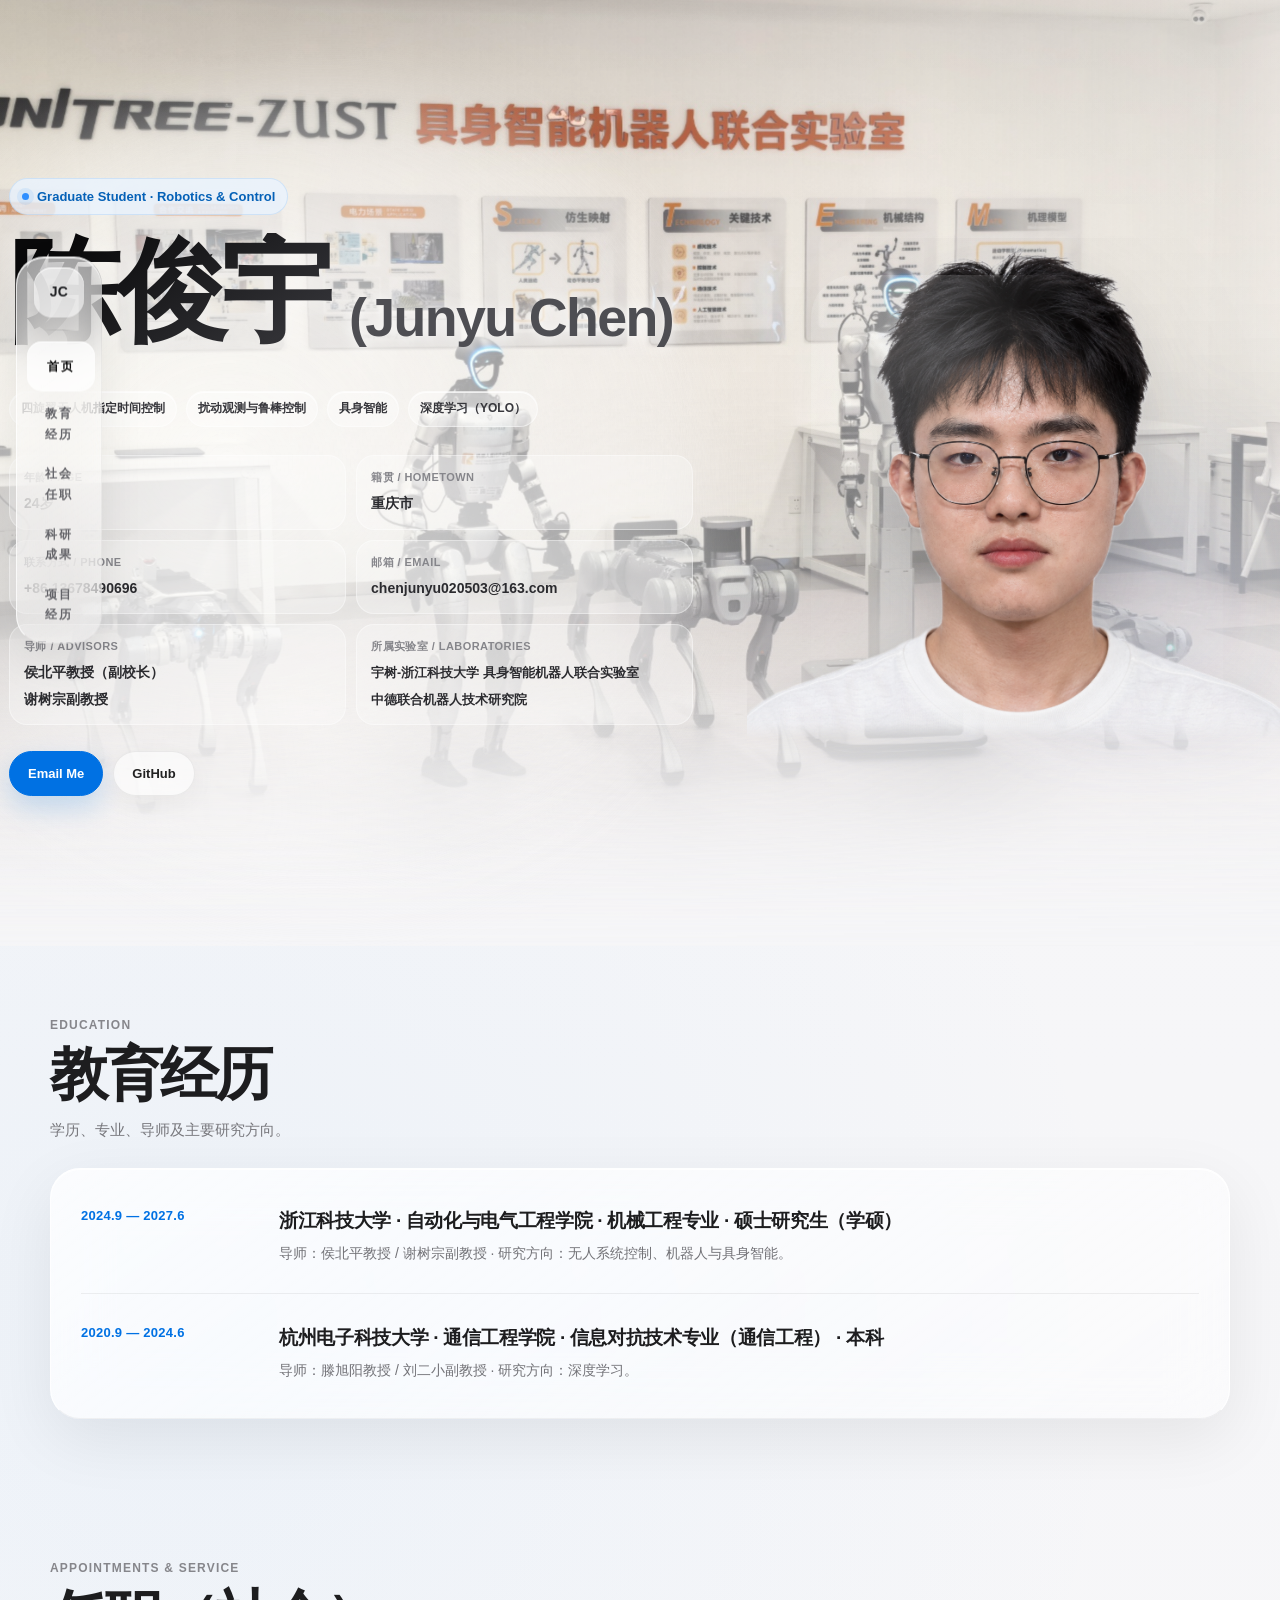
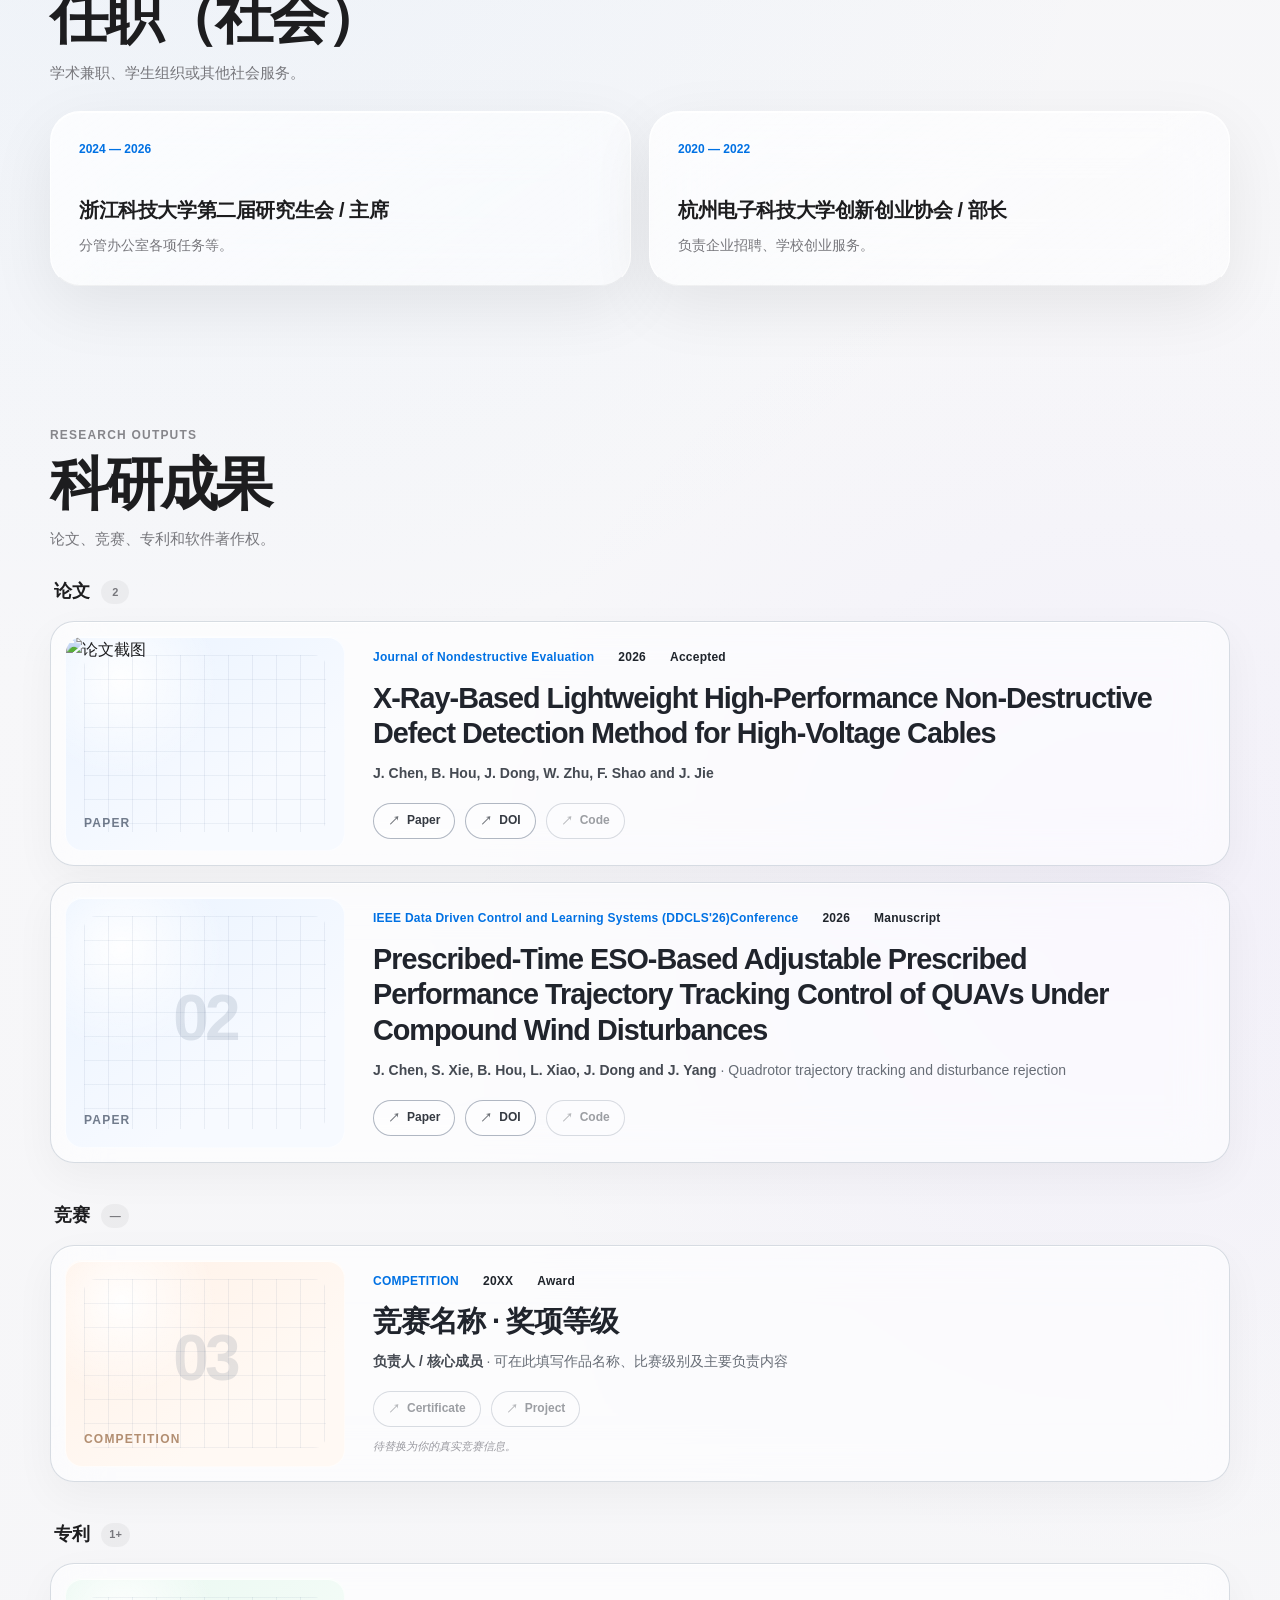
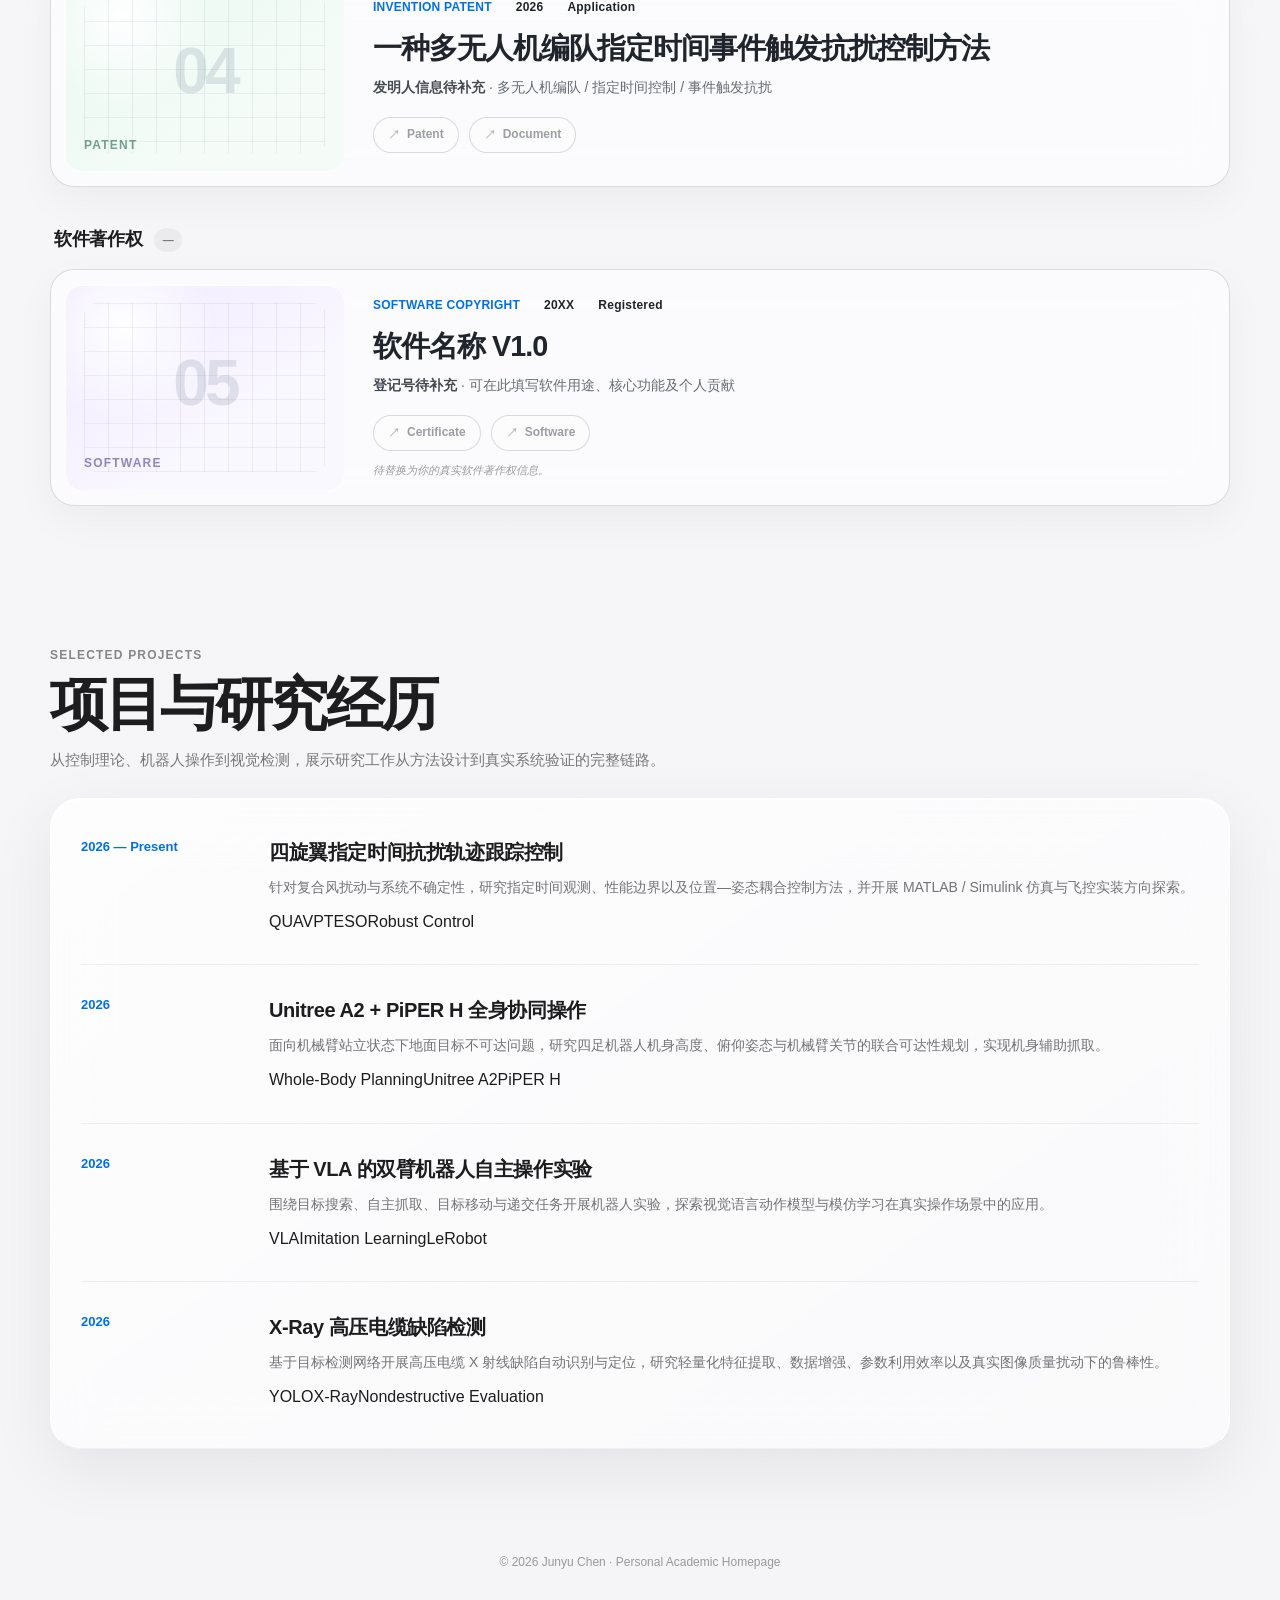
==== commit 1f688653: "Update index.html" ====
--- a/index.html
+++ b/index.html
@@ -18,7 +18,7 @@
       --shadow:0 20px 65px rgba(0,0,0,.075);
       --shadow-hover:0 30px 90px rgba(0,0,0,.12);
       --hero-image:url("assets/picture/lab-background.jpg");
-      --portrait-image:url("assets/picture/profile.jpg");
+      --portrait-image:url("\assets/picture/profile.jpg");
     }
 
     *{box-sizing:border-box}
@@ -1475,7 +1475,7 @@
               <article class="output-card" data-reveal>
                 <!-- 后续可把下面 div 换成论文方法图或论文首页截图 -->
                 <div class="output-thumb paper">
-                  <img src="assets/paper1.png" alt="论文截图">
+                  <img src="\assets/paper1.jpg" alt="论文截图">
                 </div>
 
                 <div class="output-body">
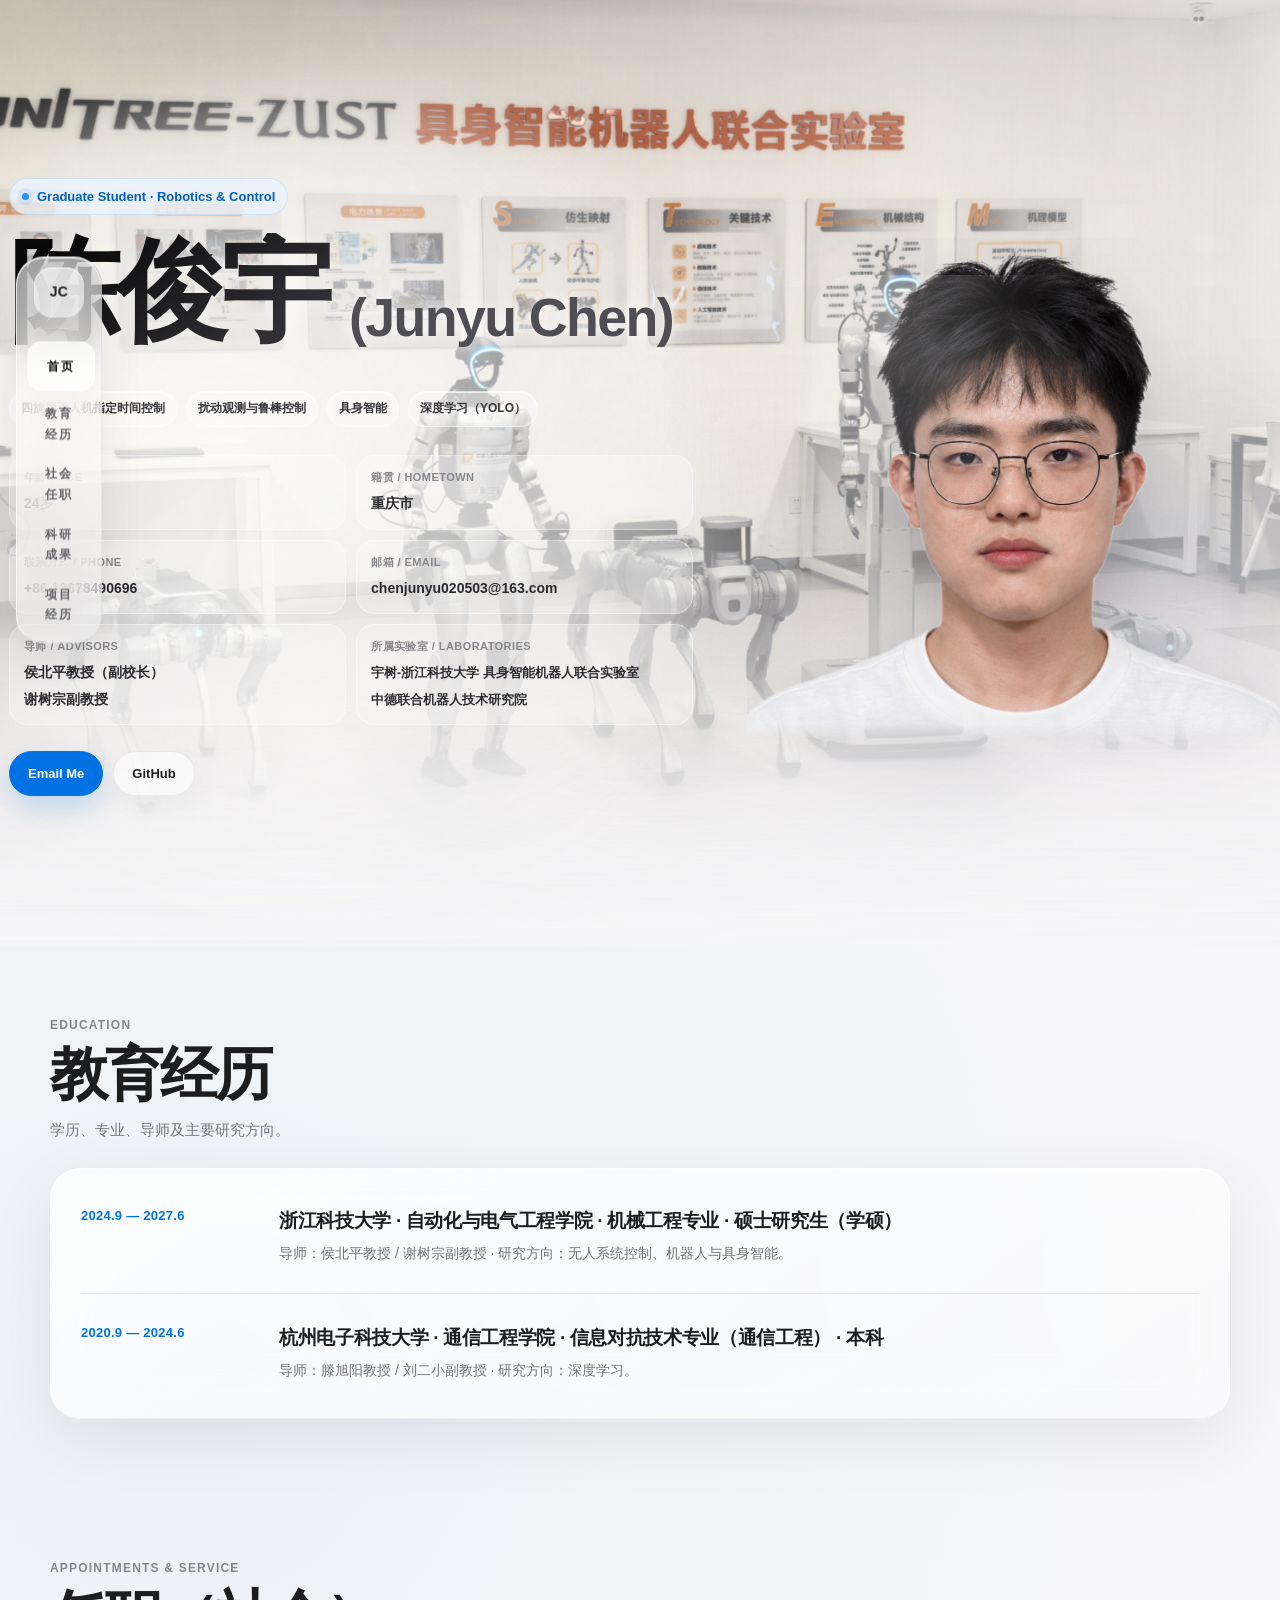
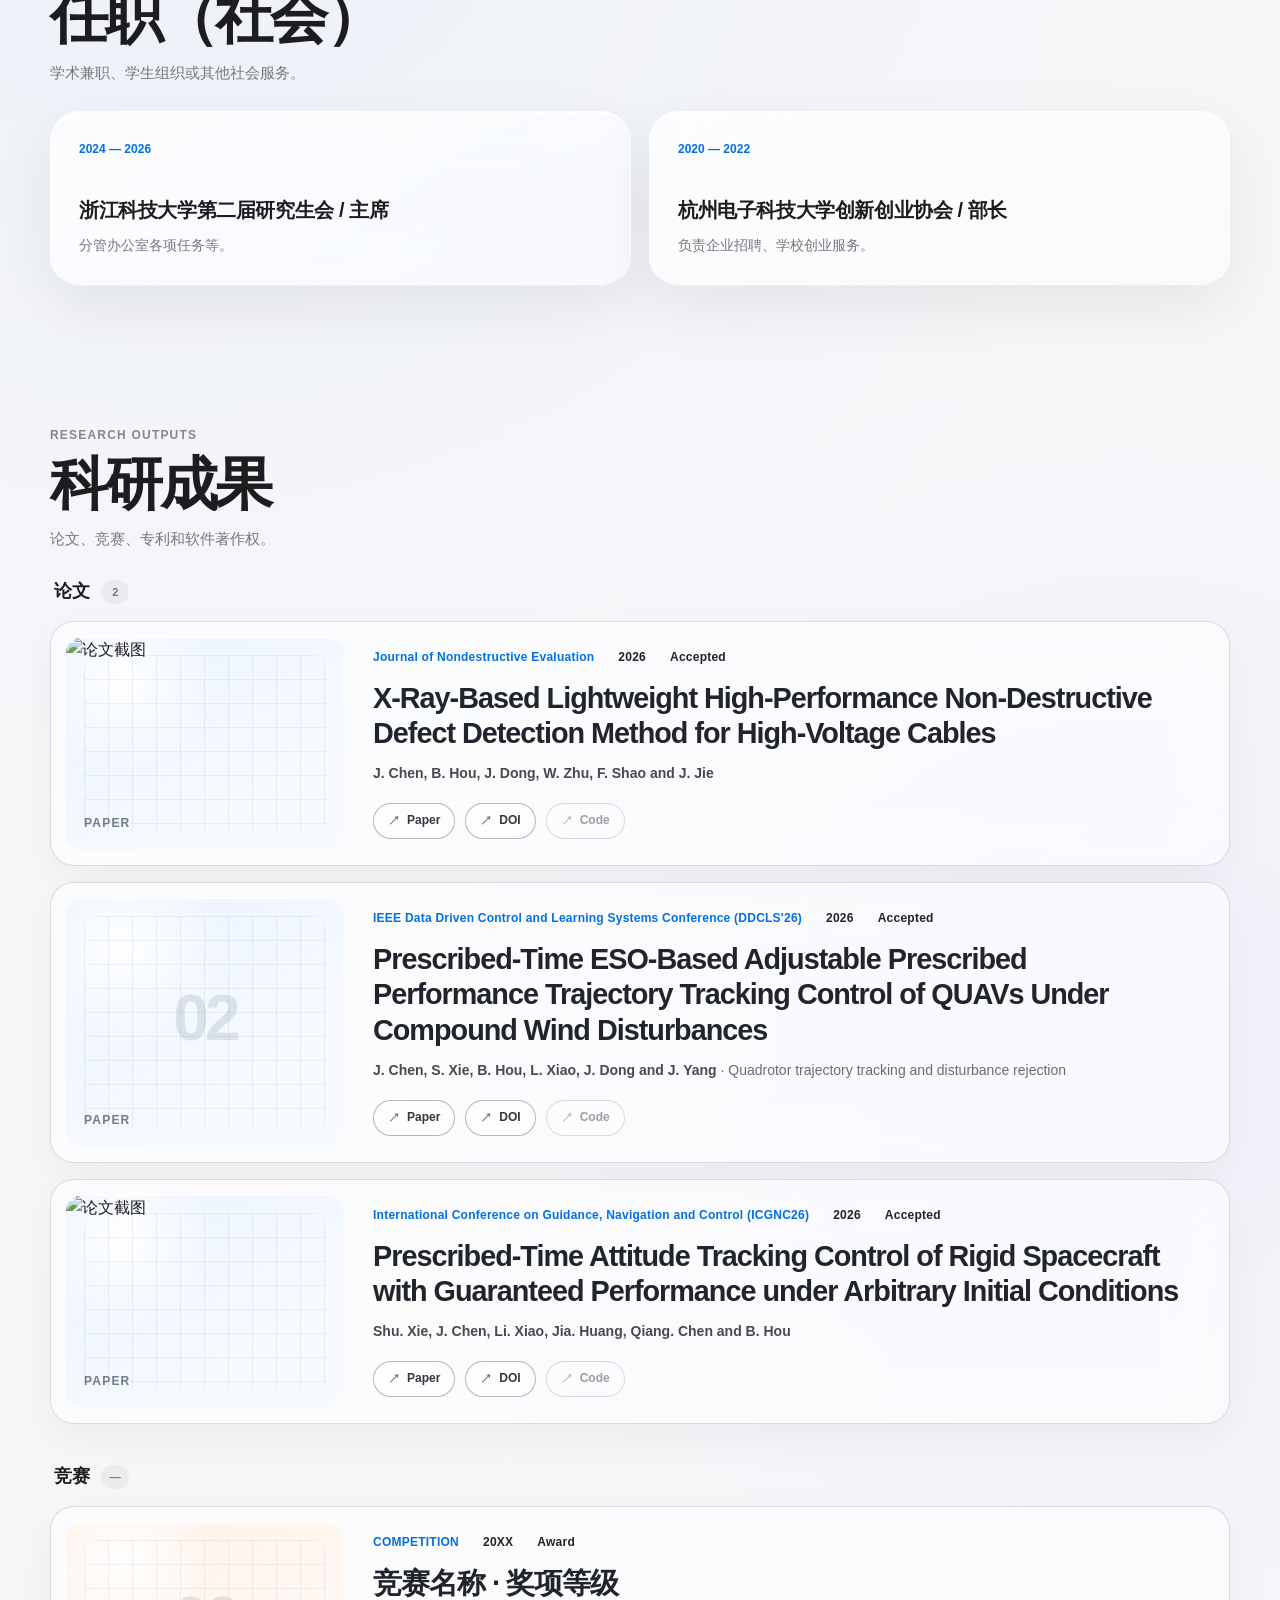
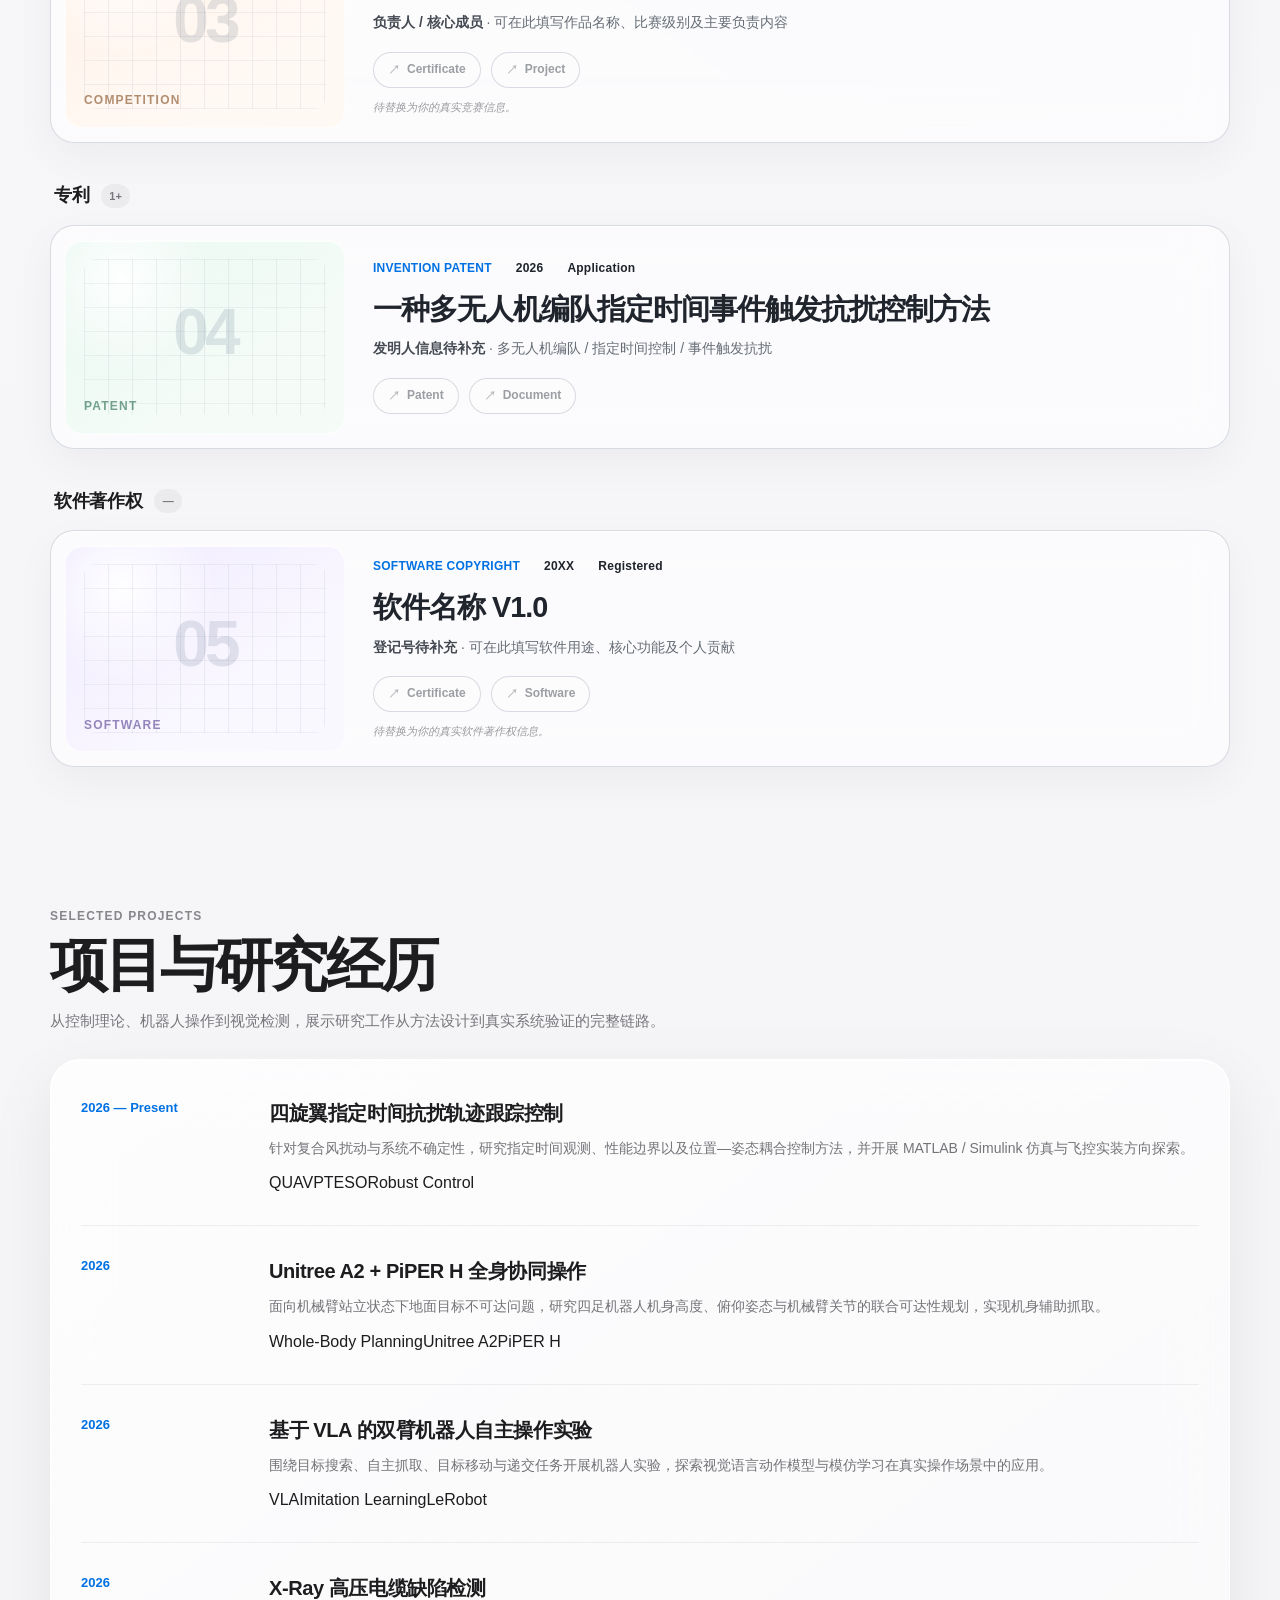
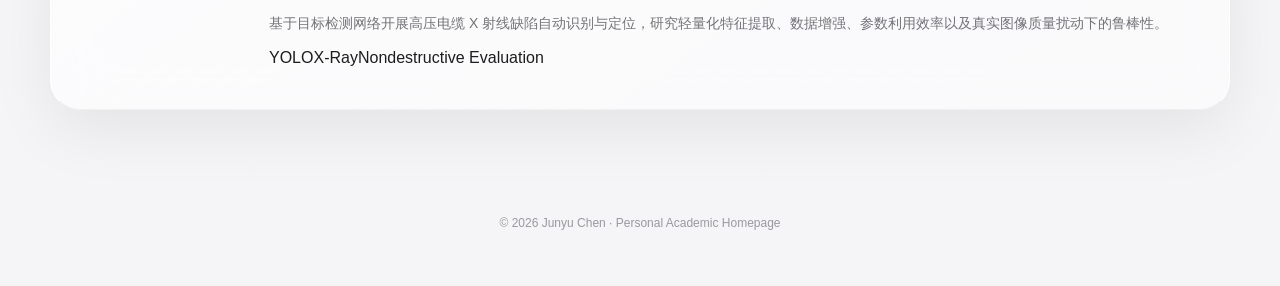
==== commit 72255099: "Update index.html" ====
--- a/index.html
+++ b/index.html
@@ -18,7 +18,7 @@
       --shadow:0 20px 65px rgba(0,0,0,.075);
       --shadow-hover:0 30px 90px rgba(0,0,0,.12);
       --hero-image:url("assets/picture/lab-background.jpg");
-      --portrait-image:url("\assets/picture/profile.jpg");
+      --portrait-image:url("assets/picture/profile.jpg");
     }
 
     *{box-sizing:border-box}
@@ -1475,7 +1475,7 @@
               <article class="output-card" data-reveal>
                 <!-- 后续可把下面 div 换成论文方法图或论文首页截图 -->
                 <div class="output-thumb paper">
-                  <img src="\assets/paper1.jpg" alt="论文截图">
+                  <img src="assets/paper1.jpg" alt="论文截图">
                 </div>
 
                 <div class="output-body">
@@ -1509,9 +1509,9 @@
 
                 <div class="output-body">
                   <div class="output-meta">
-                    <span class="type">IEEE Data Driven Control and Learning Systems (DDCLS'26)Conference</span>
+                    <span class="type">IEEE Data Driven Control and Learning Systems Conference (DDCLS'26)</span>
                     <span>2026</span>
-                    <span>Manuscript</span>
+                    <span>Accepted</span>
                   </div>
 
                   <a class="output-title" href="https://ieeexplore.ieee.org/document/11610130">
@@ -1529,6 +1529,37 @@
                   </div>
                 </div>
               </article>
+
+               <article class="output-card" data-reveal>
+                <!-- 后续可把下面 div 换成论文方法图或论文首页截图 -->
+                <div class="output-thumb paper">
+                  <img src="assets/paper1.jpg" alt="论文截图">
+                </div>
+
+                <div class="output-body">
+                  <div class="output-meta">
+                    <span class="type">International Conference on Guidance, Navigation and Control (ICGNC26)</span>
+                    <span>2026</span>
+                    <span>Accepted</span>
+                  </div>
+
+                  <a class="output-title" href="#">
+                    Prescribed-Time Attitude Tracking Control of Rigid Spacecraft with Guaranteed Performance under Arbitrary Initial Conditions
+                  </a>
+
+                  <div class="output-authors">
+                    <strong>Shu. Xie, J. Chen, Li. Xiao, Jia. Huang, Qiang. Chen and B. Hou</strong>
+                  </div>
+
+                  <div class="output-links">
+                    <!-- TODO：有正式链接后替换 href，并删除 is-disabled -->
+                    <a class="output-link" href="assets/publication/paper2" target="_blank">Paper</a>
+                    <a class="output-link" href="https://ieeexplore.ieee.org/document/11610130">DOI</a>
+                    <span class="output-link is-disabled">Code</span>
+                  </div>
+                </div>
+              </article>
+              
             </div>
           </div>
 
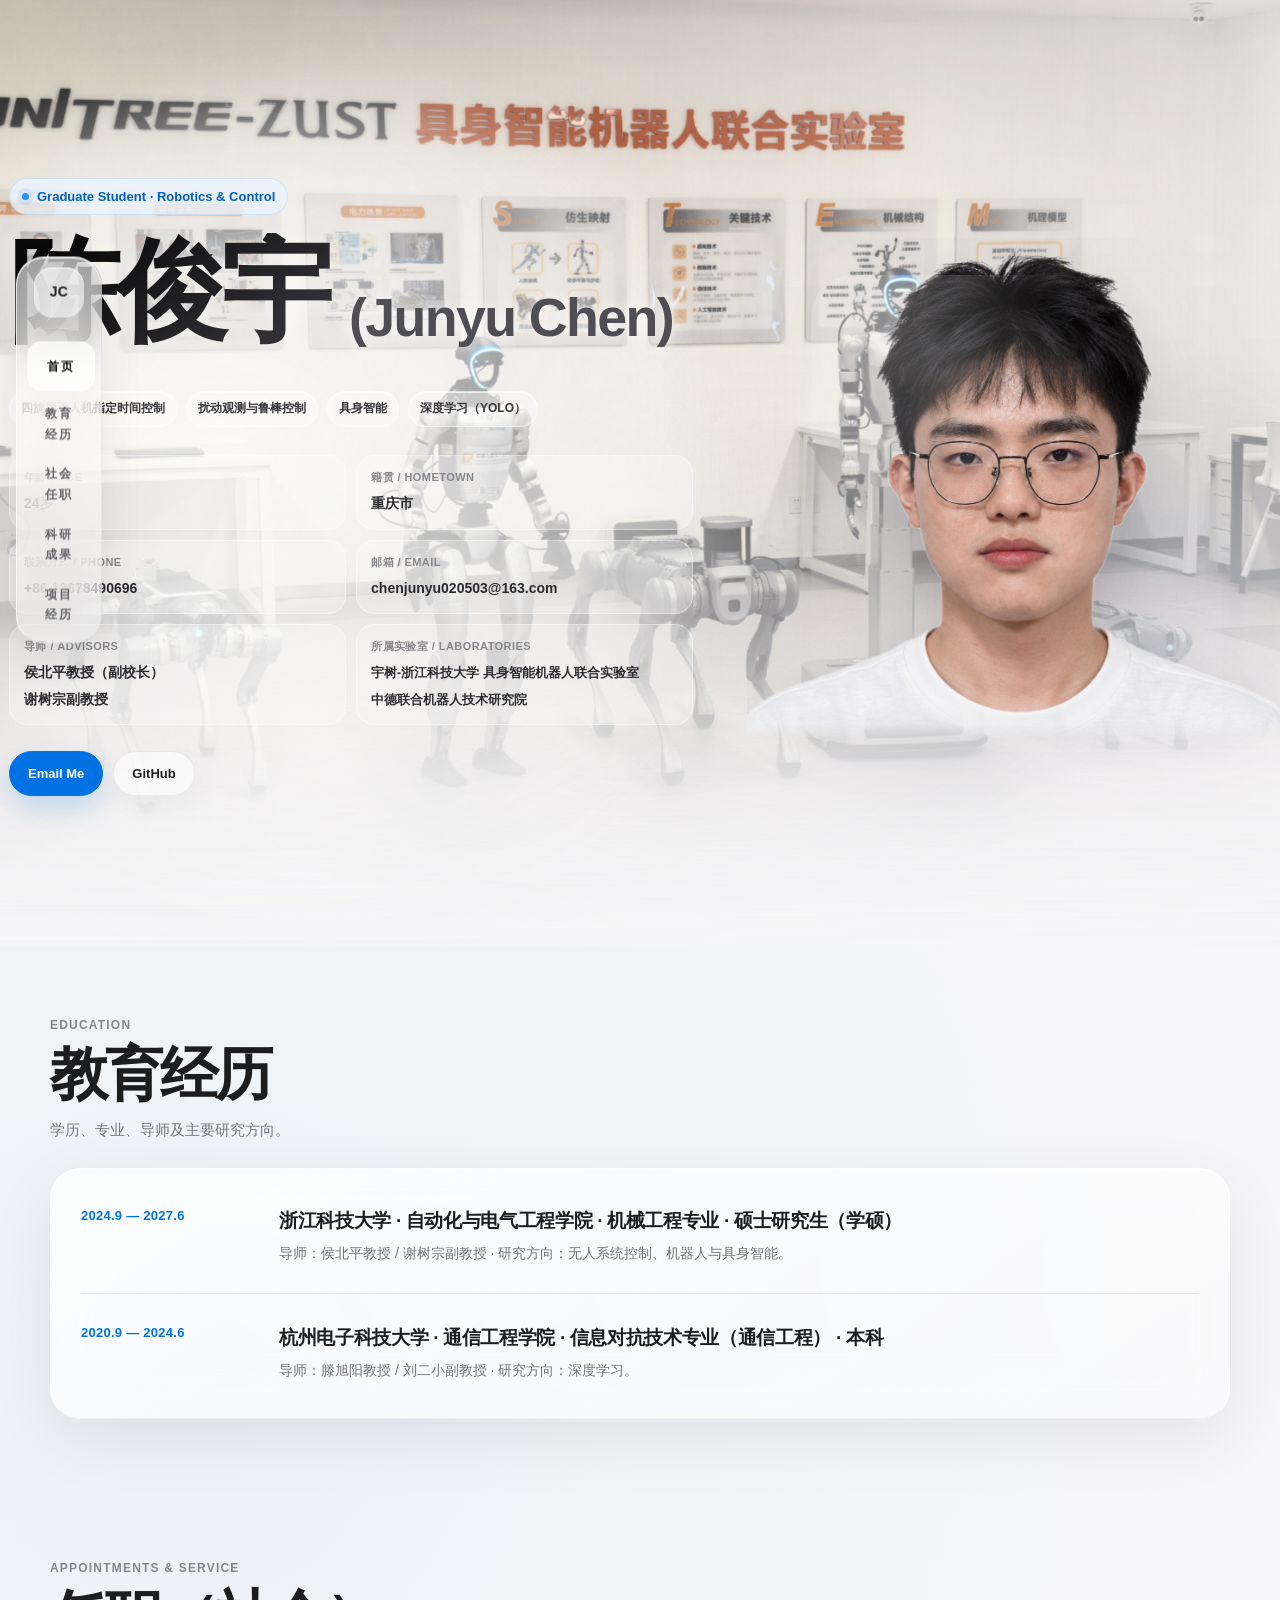
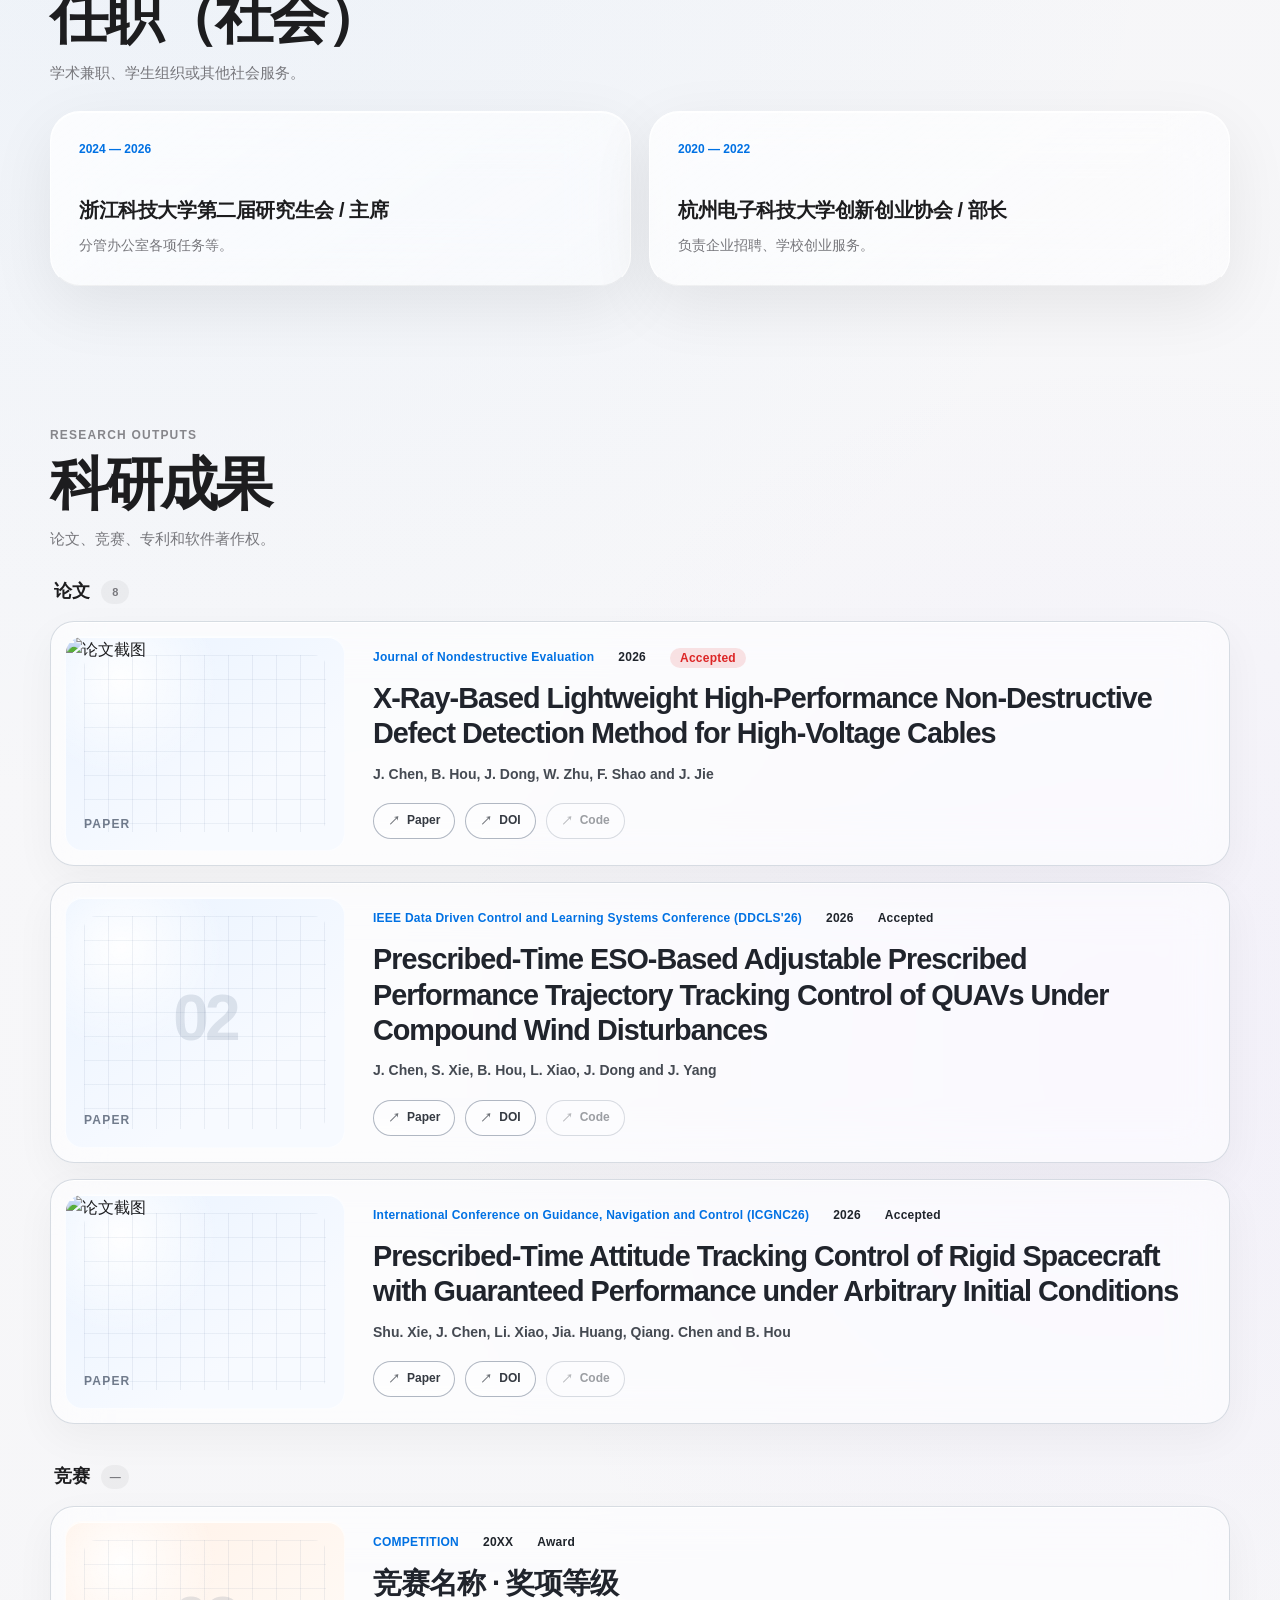
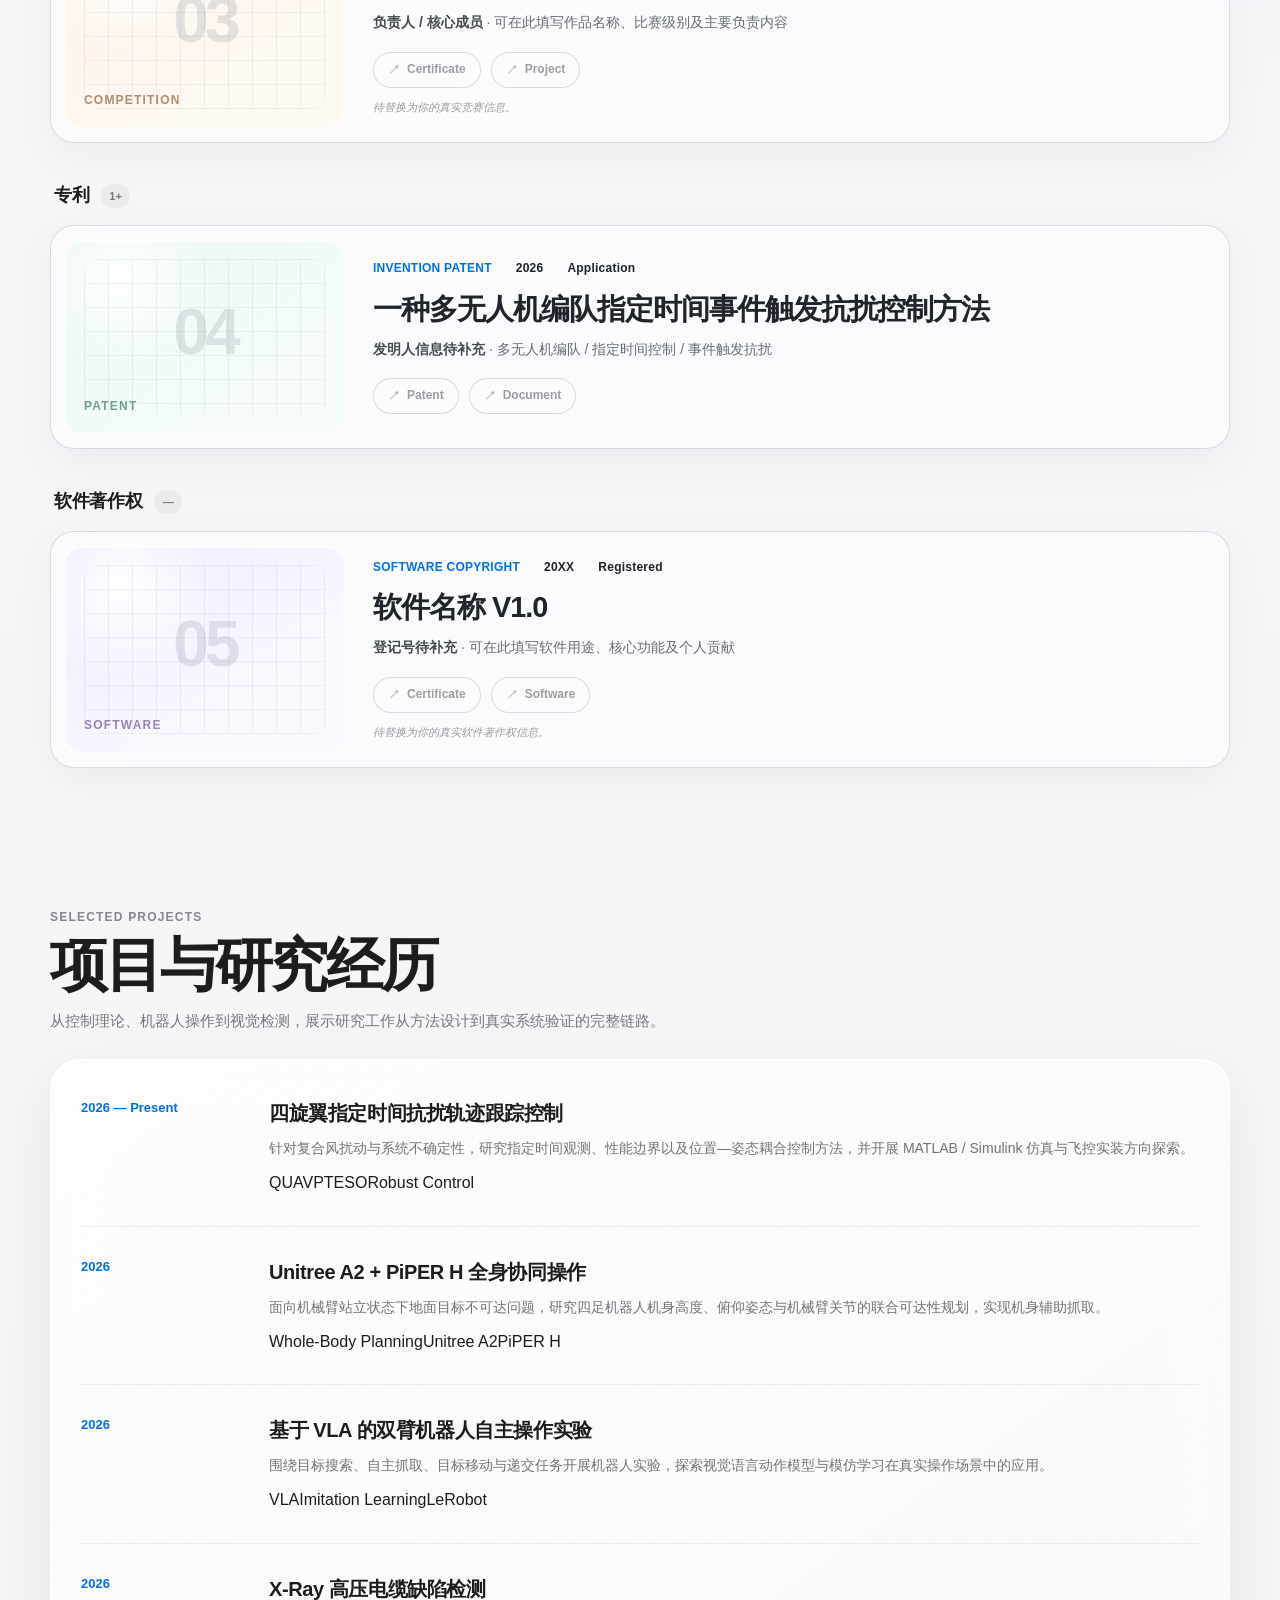
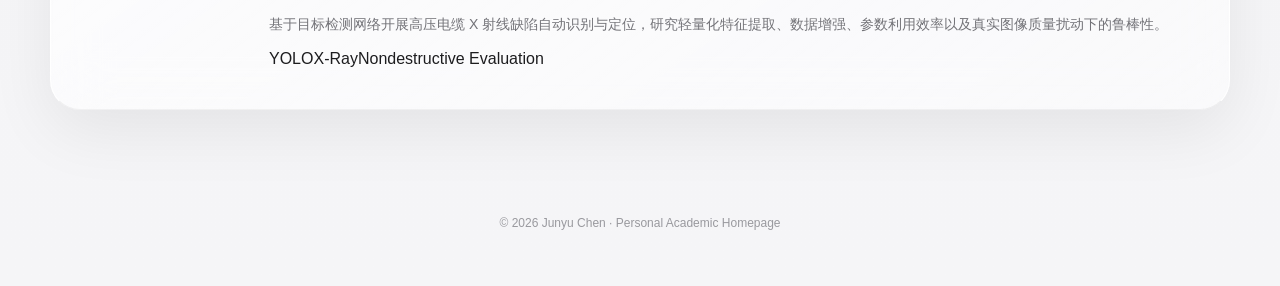
==== commit ae181021: "Update index.html" ====
--- a/index.html
+++ b/index.html
@@ -1317,6 +1317,43 @@
         filter:none!important;
       }
     }
+    /* Accepted - 红色加粗胶囊 */
+.status-accepted{
+  color:#dc2626;
+  background:rgba(220,38,38,.12);
+  font-weight:800;
+  padding:4px 10px;
+  border-radius:999px;
+  display:inline-flex;
+  align-items:center;
+  line-height:1;
+}
+
+
+/* Under Review - 橙色加粗胶囊 */
+.status-review{
+  color:#ea580c;
+  background:rgba(234,88,12,.12);
+  font-weight:800;
+  padding:4px 10px;
+  border-radius:999px;
+  display:inline-flex;
+  align-items:center;
+  line-height:1;
+}
+
+
+/* Submitted - 绿色加粗胶囊 */
+.status-submitted{
+  color:#16a34a;
+  background:rgba(22,163,74,.12);
+  font-weight:800;
+  padding:4px 10px;
+  border-radius:999px;
+  display:inline-flex;
+  align-items:center;
+  line-height:1;
+}
   </style>
 </head>
 
@@ -1468,7 +1505,7 @@
           <div class="output-group">
             <div class="output-group-heading" data-reveal>
               <h3>论文</h3>
-              <span class="output-count">2</span>
+              <span class="output-count">8</span>
             </div>
 
             <div class="output-list">
@@ -1482,7 +1519,7 @@
                   <div class="output-meta">
                     <span class="type">Journal of Nondestructive Evaluation</span>
                     <span>2026</span>
-                    <span>Accepted</span>
+                    <span class="status-accepted">Accepted</span>
                   </div>
 
                   <a class="output-title" href="#">
@@ -1519,7 +1556,7 @@
                   </a>
 
                   <div class="output-authors">
-                    <strong>J. Chen, S. Xie, B. Hou, L. Xiao, J. Dong and J. Yang</strong> · Quadrotor trajectory tracking and disturbance rejection
+                    <strong>J. Chen, S. Xie, B. Hou, L. Xiao, J. Dong and J. Yang</strong>
                   </div>
 
                   <div class="output-links">
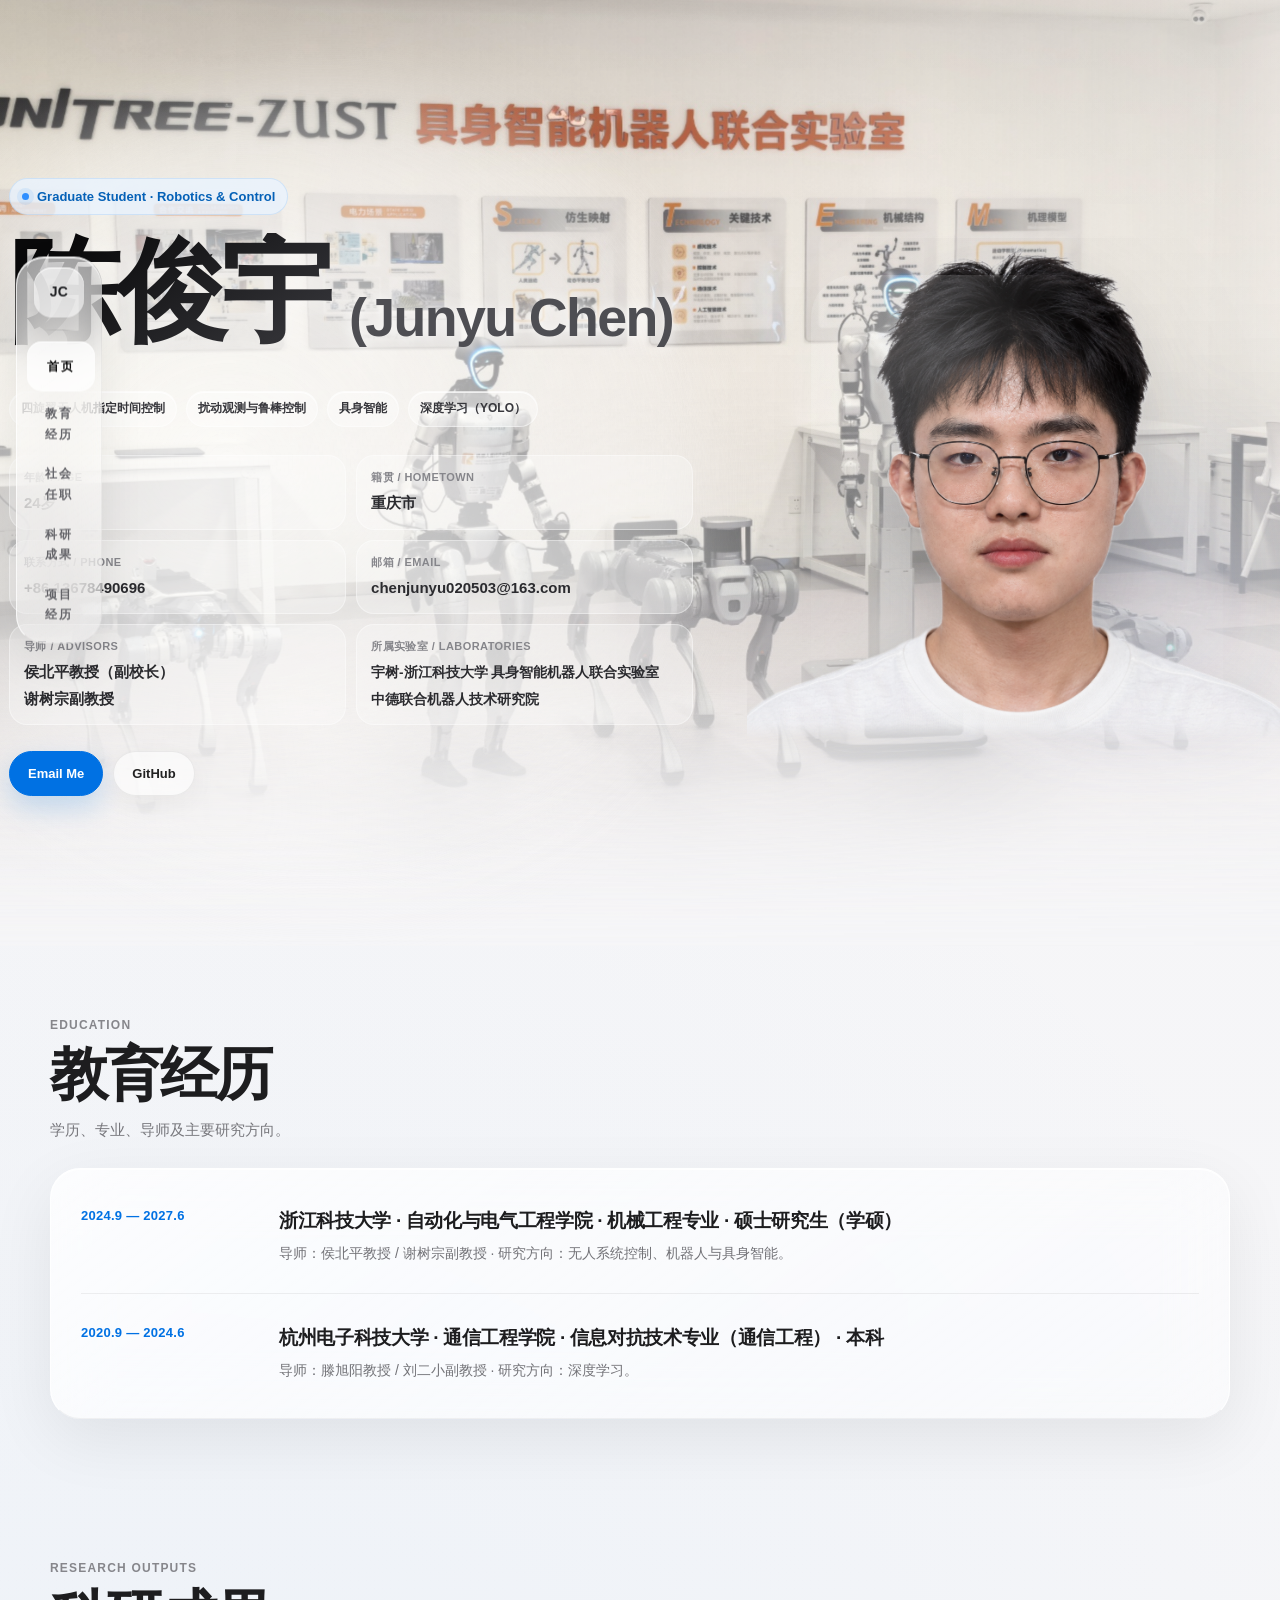
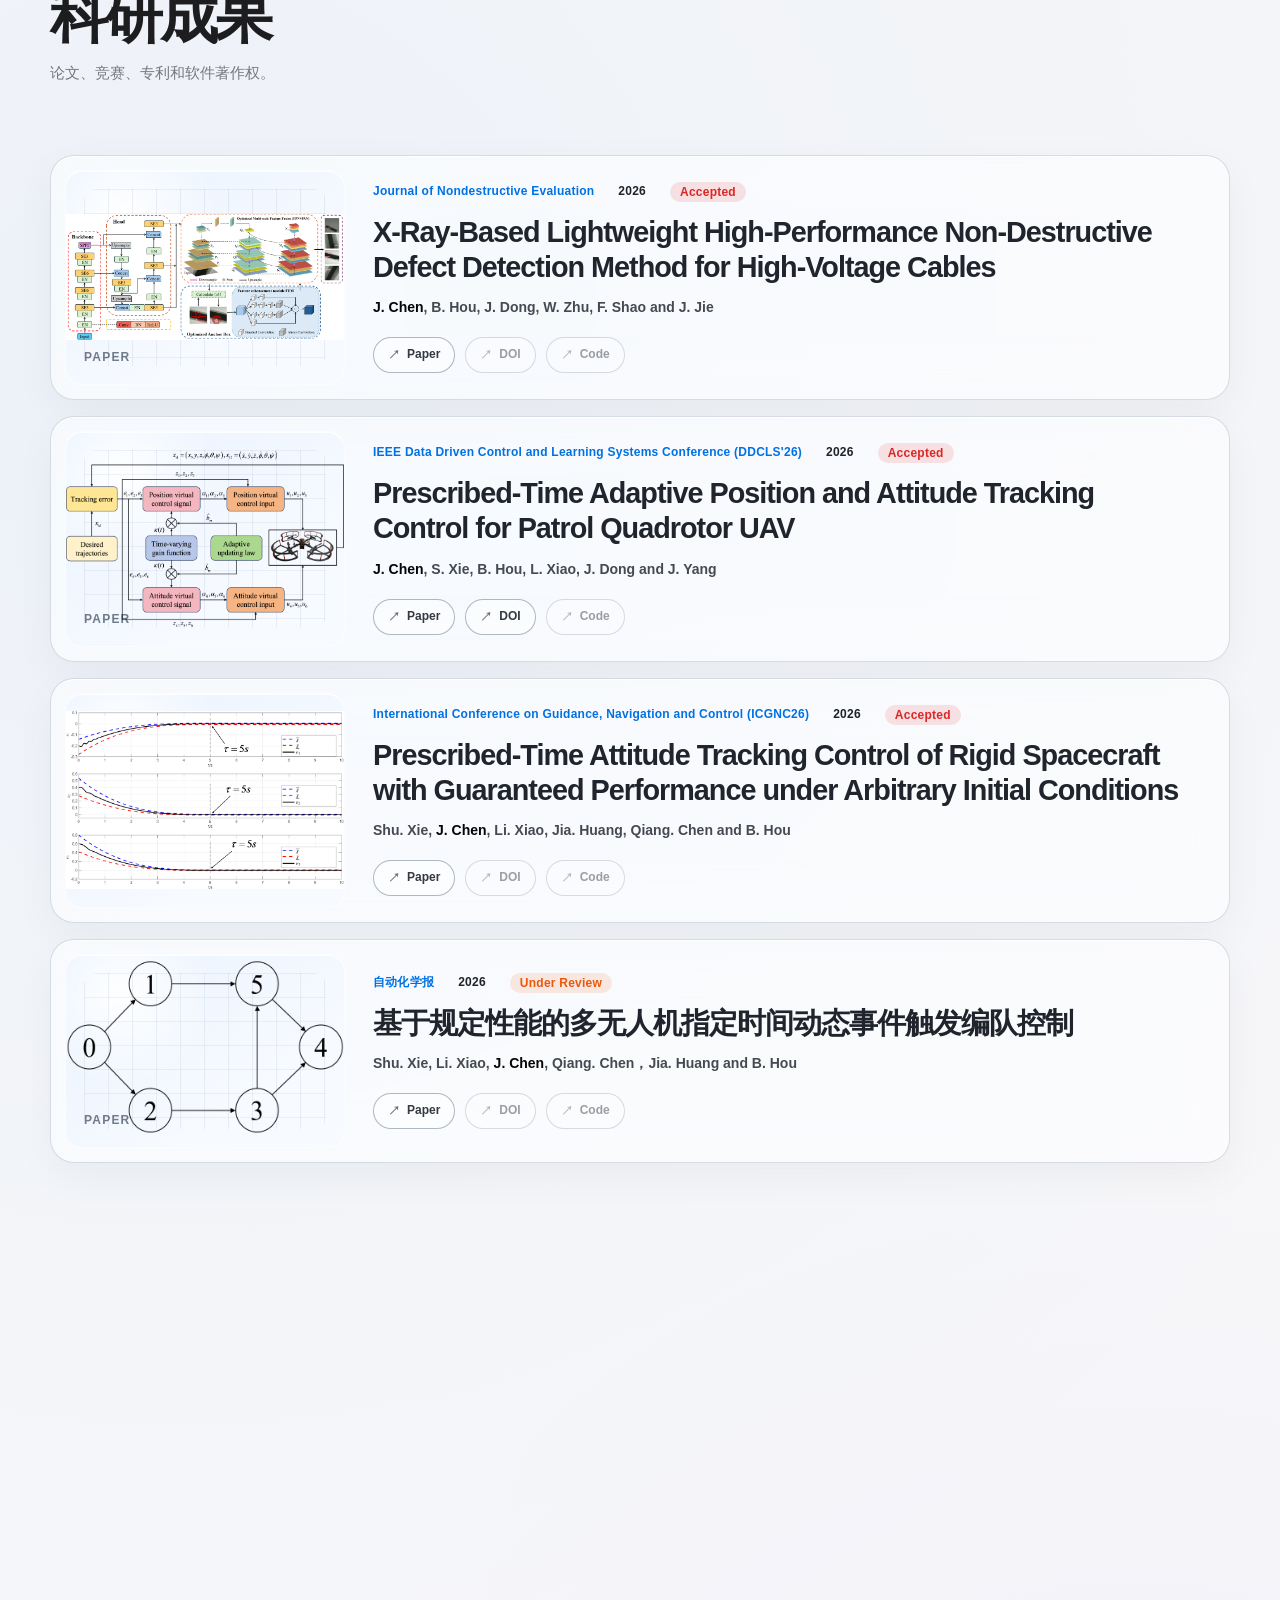
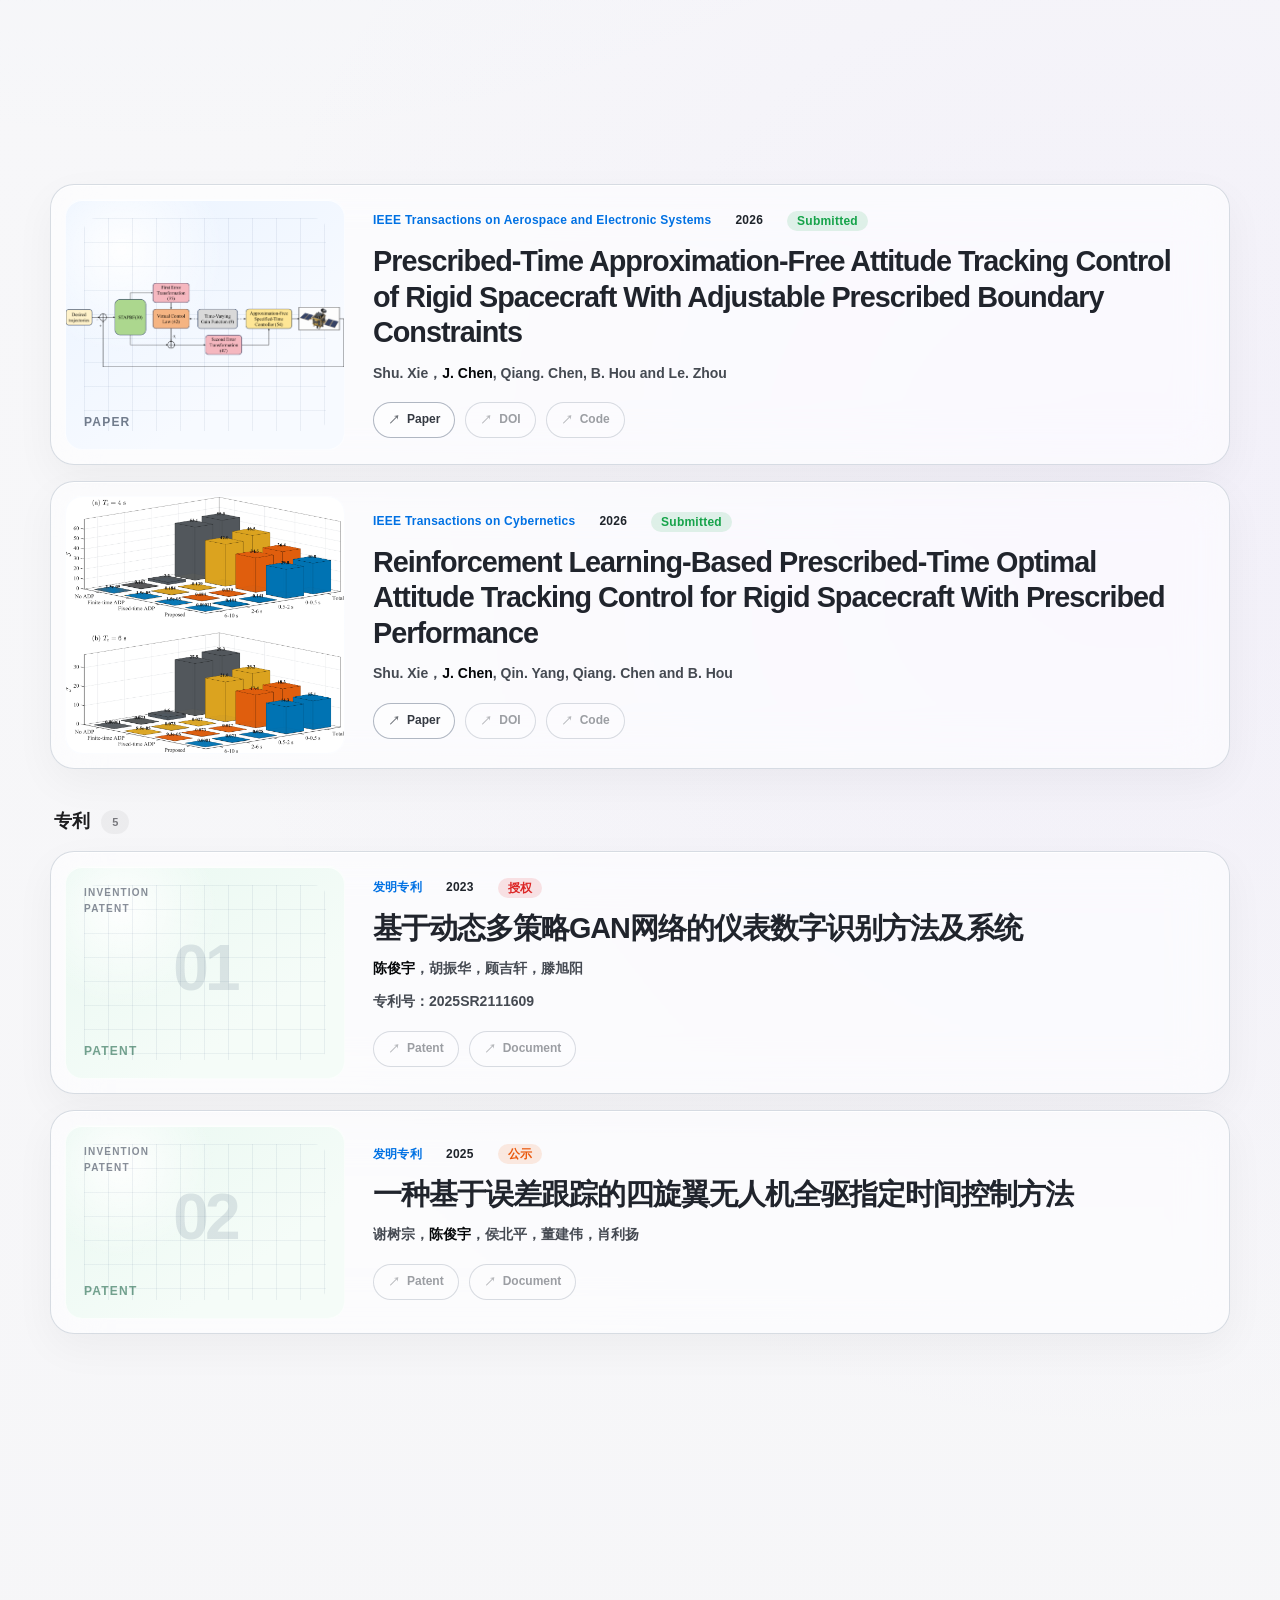
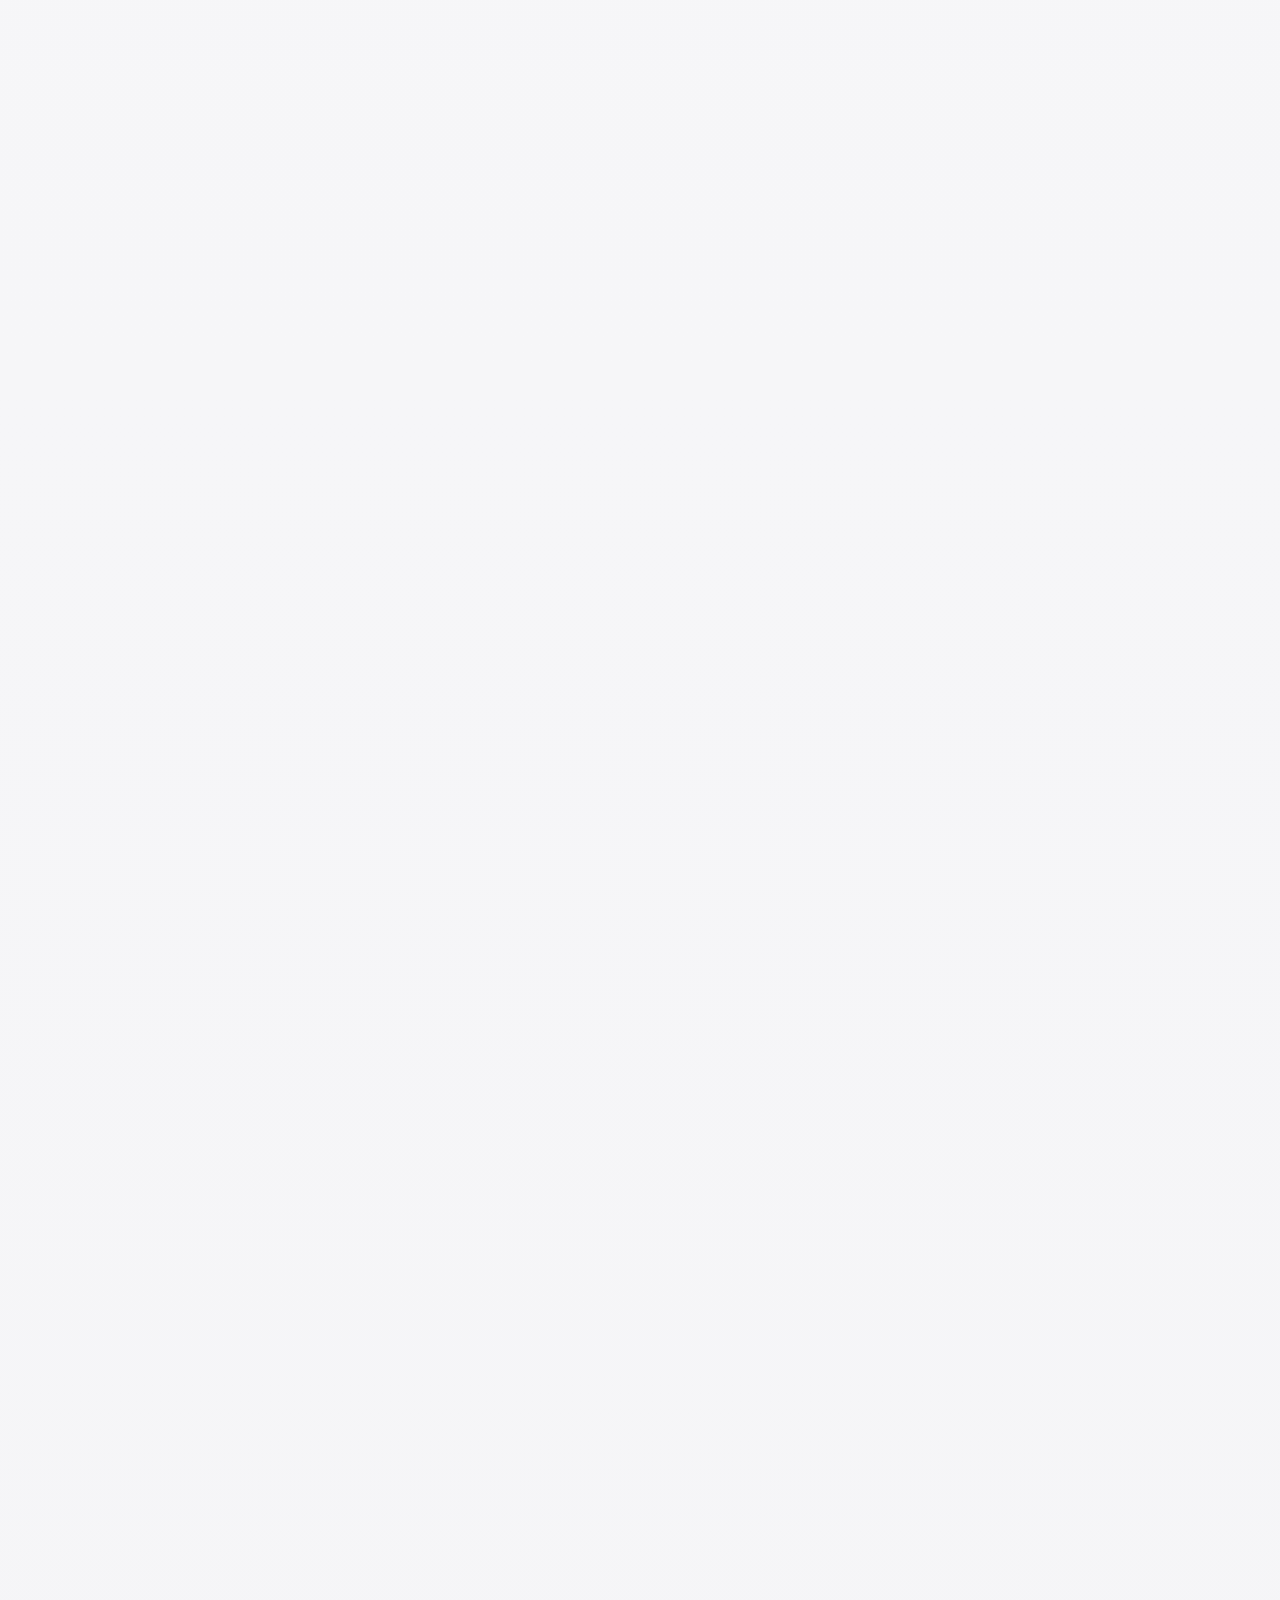
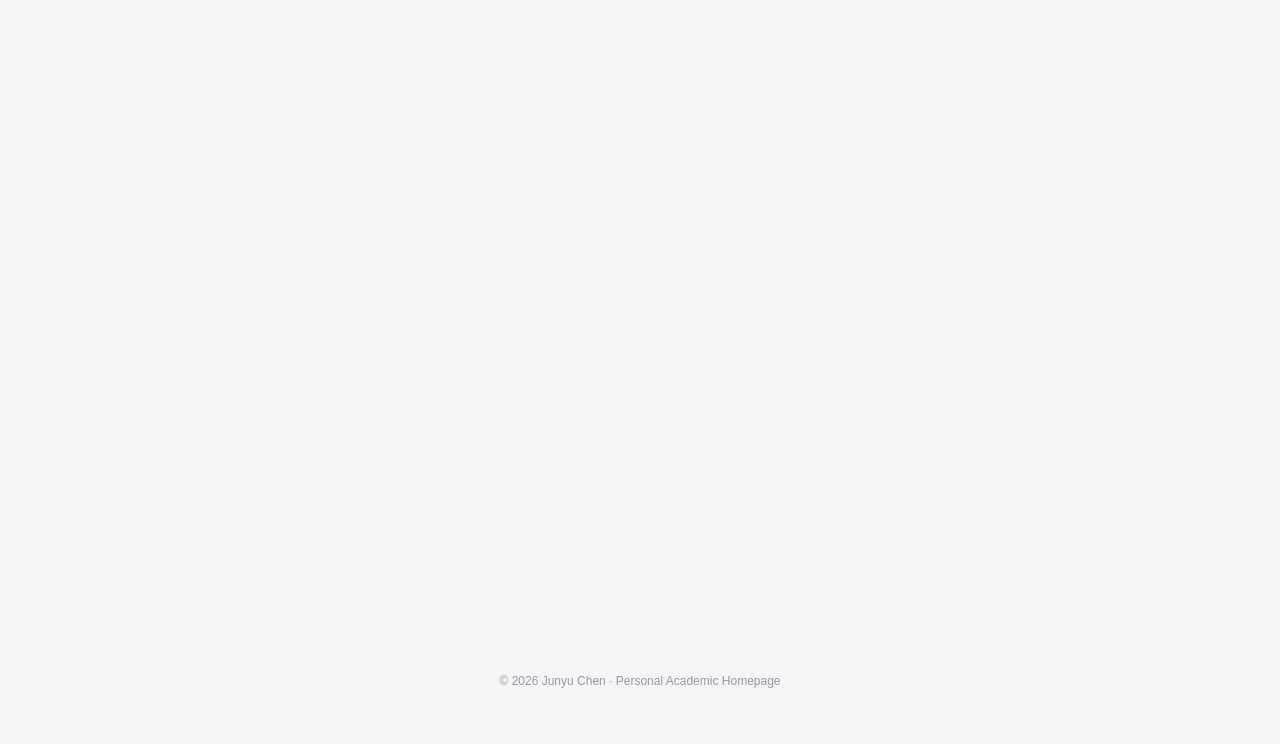
==== commit 5fb88765: "Add files via upload" ====
--- a/index.html
+++ b/index.html
@@ -6,1355 +6,8 @@
   <meta name="description" content="陈俊宇个人学术主页：无人系统控制、四旋翼飞行器、具身智能与机器人。" />
   <meta name="theme-color" content="#f5f5f7" />
   <title>陈俊宇 | Junyu Chen</title>
-
-  <style>
-    :root{
-      --bg:#f5f5f7;
-      --text:#1d1d1f;
-      --muted:#6e6e73;
-      --blue:#0071e3;
-      --line:rgba(0,0,0,.065);
-      --radius:30px;
-      --shadow:0 20px 65px rgba(0,0,0,.075);
-      --shadow-hover:0 30px 90px rgba(0,0,0,.12);
-      --hero-image:url("assets/picture/lab-background.jpg");
-      --portrait-image:url("assets/picture/profile.jpg");
-    }
-
-    *{box-sizing:border-box}
-    html{scroll-behavior:smooth}
-    body{
-      margin:0;
-      overflow-x:hidden;
-      color:var(--text);
-      background:
-        radial-gradient(circle at 14% 28%,rgba(120,187,255,.08),transparent 26%),
-        radial-gradient(circle at 88% 52%,rgba(177,143,255,.07),transparent 24%),
-        linear-gradient(180deg,#f5f5f7 0%,#f7f7f9 45%,#f5f5f7 100%);
-      font-family:-apple-system,BlinkMacSystemFont,"SF Pro Display","SF Pro Text","Segoe UI","PingFang SC","Microsoft YaHei",sans-serif;
-      -webkit-font-smoothing:antialiased;
-      text-rendering:optimizeLegibility;
-      line-height:1.65;
-    }
-
-    a{color:inherit;text-decoration:none}
-    .container{width:min(1180px,calc(100% - 40px));margin:0 auto}
-    .hero-wide{
-      width:min(1440px,calc(100% - 34px));
-      margin:0 auto;
-    }
-
-    header{
-      position:fixed;
-      left:16px;
-      top:50%;
-      z-index:1000;
-      transform:translateY(-50%);
-      pointer-events:none;
-    }
-
-    .nav-shell{
-      pointer-events:auto;
-      width:86px;
-      padding:10px 8px;
-      display:flex;
-      flex-direction:column;
-      align-items:center;
-      gap:10px;
-      border:1px solid rgba(255,255,255,.72);
-      border-right-color:rgba(0,0,0,.045);
-      border-bottom-color:rgba(0,0,0,.05);
-      border-radius:28px;
-      background:
-        linear-gradient(145deg,rgba(255,255,255,.58),rgba(255,255,255,.34));
-      backdrop-filter:blur(28px) saturate(180%);
-      -webkit-backdrop-filter:blur(28px) saturate(180%);
-      box-shadow:
-        0 18px 46px rgba(0,0,0,.075),
-        inset 0 1px 0 rgba(255,255,255,.88);
-    }
-
-    .logo{
-      width:50px;
-      height:50px;
-      display:flex;
-      align-items:center;
-      justify-content:center;
-      margin-bottom:2px;
-      border-radius:18px;
-      background:rgba(255,255,255,.58);
-      box-shadow:inset 0 1px 0 rgba(255,255,255,.88);
-      color:#202124;
-      font-size:14px;
-      font-weight:780;
-      letter-spacing:.02em;
-      white-space:nowrap;
-      transition:transform .25s ease,background .25s ease;
-    }
-
-    .logo:hover{
-      transform:scale(1.04);
-      background:rgba(255,255,255,.86);
-    }
-
-    .nav-links{
-      width:100%;
-      display:flex;
-      flex-direction:column;
-      gap:5px;
-      align-items:stretch;
-    }
-
-    .nav-links a{
-      min-height:50px;
-      display:flex;
-      align-items:center;
-      justify-content:center;
-      padding:7px 5px;
-      border-radius:15px;
-      color:#646469;
-      font-size:12px;
-      line-height:1.72;
-      letter-spacing:.13em;
-      font-weight:650;
-      text-align:center;
-      transition:background .25s ease,color .25s ease,transform .25s ease,box-shadow .25s ease;
-    }
-
-    .nav-links a:hover,
-    .nav-links a.active{
-      color:#111;
-      background:rgba(255,255,255,.76);
-      transform:translateX(2px);
-      box-shadow:inset 0 1px 0 rgba(255,255,255,.82);
-    }
-
-    .nav-divider{
-      width:34px;
-      height:1px;
-      margin:0 auto 1px;
-      background:linear-gradient(90deg,transparent,rgba(0,0,0,.11),transparent);
-    }
-
-    .hero{
-      min-height:100svh;
-      position:relative;
-      display:flex;
-      align-items:flex-end;
-      padding:150px 0 108px;
-      overflow:hidden;
-      isolation:isolate;
-    }
-    .hero-media{
-      position:absolute;
-      inset:0;
-      z-index:0;
-      pointer-events:none;
-      overflow:hidden;
-      background:#ebe8e2;
-    }
-    .hero-image,
-    .hero-image-blur{
-      position:absolute;
-      inset:-2%;
-      background-image:var(--hero-image);
-      background-repeat:no-repeat;
-      background-size:cover;
-      background-position:center 42%;
-      will-change:transform;
-    }
-    .hero-image{
-      filter:saturate(.94) contrast(.98) brightness(1.02);
-      transform:scale(1.025);
-    }
-    .hero-image-blur{
-      inset:-8%;
-      transform:scale(1.10);
-      filter:blur(38px) saturate(.95) brightness(1.04);
-      opacity:.92;
-      -webkit-mask-image:linear-gradient(
-        to bottom,
-        transparent 0%,
-        transparent 50%,
-        rgba(0,0,0,.12) 59%,
-        rgba(0,0,0,.48) 73%,
-        #000 92%
-      );
-      mask-image:linear-gradient(
-        to bottom,
-        transparent 0%,
-        transparent 50%,
-        rgba(0,0,0,.12) 59%,
-        rgba(0,0,0,.48) 73%,
-        #000 92%
-      );
-    }
-    .hero-media::before{
-      content:"";
-      position:absolute;
-      inset:0;
-      z-index:2;
-      background:
-        linear-gradient(180deg,
-          rgba(255,255,255,.06) 0%,
-          rgba(255,255,255,.04) 24%,
-          rgba(245,245,247,.08) 42%,
-          rgba(245,245,247,.30) 62%,
-          rgba(245,245,247,.68) 82%,
-          rgba(245,245,247,.96) 100%
-        ),
-        linear-gradient(90deg,
-          rgba(245,245,247,.06) 0%,
-          rgba(245,245,247,.11) 32%,
-          rgba(245,245,247,.28) 63%,
-          rgba(245,245,247,.55) 100%
-        );
-    }
-    .hero-media::after{
-      content:"";
-      position:absolute;
-      left:-8%;
-      right:-8%;
-      bottom:-88px;
-      height:340px;
-      z-index:3;
-      background:
-        radial-gradient(ellipse at 50% 3%,rgba(255,255,255,.10),transparent 45%),
-        linear-gradient(
-          180deg,
-          rgba(245,245,247,0) 0%,
-          rgba(245,245,247,.20) 18%,
-          rgba(245,245,247,.44) 36%,
-          rgba(245,245,247,.70) 58%,
-          rgba(245,245,247,.90) 78%,
-          var(--bg) 94%
-        );
-      filter:blur(10px);
-    }
-
-    .hero-content{
-      position:relative;
-      z-index:5;
-      width:100%;
-    }
-    .hero-grid{
-      display:grid;
-      grid-template-columns:minmax(0,1.12fr) minmax(390px,.82fr);
-      gap:54px;
-      align-items:center;
-    }
-    .hero-panel{
-      position:relative;
-      padding:28px 12px 34px 0;
-      margin-left:-8px;
-      border:0;
-      border-radius:0;
-      background:transparent;
-      box-shadow:none;
-      backdrop-filter:none;
-      -webkit-backdrop-filter:none;
-      isolation:isolate;
-    }
-    .hero-panel::before{
-      content:"";
-      position:absolute;
-      z-index:-1;
-      left:-70px;
-      top:-55px;
-      width:min(760px,115%);
-      height:calc(100% + 110px);
-      border-radius:48px;
-      background:
-        radial-gradient(ellipse at 38% 46%,
-          rgba(255,255,255,.78) 0%,
-          rgba(255,255,255,.54) 34%,
-          rgba(255,255,255,.23) 60%,
-          rgba(255,255,255,0) 78%);
-      filter:blur(20px);
-      opacity:.94;
-      pointer-events:none;
-    }
-    .hero-panel::after{
-      content:"";
-      position:absolute;
-      z-index:-2;
-      left:-90px;
-      top:-70px;
-      width:min(800px,120%);
-      height:calc(100% + 140px);
-      border-radius:50%;
-      background:rgba(245,245,247,.24);
-      filter:blur(34px);
-      pointer-events:none;
-    }
-    .portrait-panel{
-      padding:0;
-      position:relative;
-      overflow:visible;
-      min-height:610px;
-      margin-right:-12px;
-      transform:translateY(-18px);
-      display:flex;
-      align-items:flex-end;
-      justify-content:center;
-      border:0;
-      border-radius:0;
-      background:transparent;
-      backdrop-filter:none;
-      -webkit-backdrop-filter:none;
-      box-shadow:none;
-    }
-    .portrait-panel::before{
-      content:"";
-      position:absolute;
-      inset:8% -4% 4% -4%;
-      background:
-        radial-gradient(circle at 42% 32%, rgba(255,255,255,.48), transparent 38%),
-        radial-gradient(circle at 72% 68%, rgba(170,185,255,.14), transparent 42%);
-      filter:blur(34px);
-      pointer-events:none;
-      opacity:.92;
-    }
-    .portrait-frame{
-      position:relative;
-      width:100%;
-      height:100%;
-      min-height:575px;
-      display:flex;
-      align-items:flex-end;
-      justify-content:center;
-      border-radius:0;
-      overflow:visible;
-      border:0;
-      background:transparent;
-      box-shadow:none;
-    }
-    .portrait-frame img{
-      width:min(108%, 540px);
-      height:auto;
-      object-fit:contain;
-      object-position:center bottom;
-      display:block;
-      margin-top:10px;
-      transform:translateY(-42px);
-      background:transparent;
-      filter:
-        saturate(.99)
-        contrast(1.01)
-        drop-shadow(0 18px 26px rgba(0,0,0,.08))
-        drop-shadow(0 30px 60px rgba(0,0,0,.10));
-      -webkit-mask-image:linear-gradient(to bottom,#000 0%,#000 93%,rgba(0,0,0,.84) 97%,transparent 100%);
-      mask-image:linear-gradient(to bottom,#000 0%,#000 93%,rgba(0,0,0,.84) 97%,transparent 100%);
-    }
-    .portrait-shine{
-      position:absolute;
-      inset:12% 10% 6% 10%;
-      border-radius:42px;
-      background:
-        radial-gradient(circle at 30% 18%, rgba(255,255,255,.22), transparent 34%),
-        linear-gradient(115deg, rgba(255,255,255,.14), transparent 35% 72%, rgba(255,255,255,.07));
-      pointer-events:none;
-      mix-blend-mode:screen;
-    }
-
-    .eyebrow{
-      display:inline-flex;
-      align-items:center;
-      gap:8px;
-      padding:7px 12px;
-      margin-bottom:18px;
-      border-radius:999px;
-      border:1px solid rgba(0,113,227,.12);
-      background:rgba(234,244,255,.78);
-      color:#0561b7;
-      font-size:13px;
-      font-weight:650;
-    }
-    .eyebrow::before{
-      content:"";
-      width:7px;height:7px;border-radius:50%;
-      background:#2f8fff;
-      box-shadow:0 0 0 5px rgba(47,143,255,.10);
-    }
-    h1{
-      margin:0;
-      padding:0 0 .10em 0;
-      font-size:clamp(62px,9vw,112px);
-      line-height:1.06;
-      letter-spacing:-.055em;
-      font-weight:790;
-      background:linear-gradient(145deg,#09090a 8%,#313135 48%,#0b0b0c 86%);
-      -webkit-background-clip:text;
-      background-clip:text;
-      color:transparent;
-      filter:drop-shadow(0 2px 10px rgba(255,255,255,.38));
-      display:flex;
-      align-items:flex-end;
-      flex-wrap:wrap;
-      gap:.20em;
-      overflow:visible;
-    }
-
-    .name-en{
-      font-size:.48em;
-      line-height:1.05;
-      font-weight:680;
-      letter-spacing:-.03em;
-      color:#4e4e53;
-      background:none;
-      -webkit-background-clip:initial;
-      background-clip:initial;
-      text-shadow:0 1px 12px rgba(255,255,255,.72);
-      filter:none;
-      position:relative;
-      bottom:.13em;
-      white-space:nowrap;
-    }
-
-    .research-inline{
-      display:flex;
-      flex-wrap:wrap;
-      gap:9px;
-      margin-top:28px;
-    }
-    .research-chip{
-      display:inline-flex;
-      align-items:center;
-      padding:7px 11px;
-      border-radius:999px;
-      border:1px solid rgba(255,255,255,.44);
-      background:rgba(255,255,255,.34);
-      backdrop-filter:blur(12px) saturate(140%);
-      -webkit-backdrop-filter:blur(12px) saturate(140%);
-      color:#37373c;
-      font-size:12px;
-      font-weight:620;
-      box-shadow:inset 0 1px 0 rgba(255,255,255,.72);
-    }
-
-    .profile-meta{
-      display:grid;
-      grid-template-columns:repeat(2,minmax(0,1fr));
-      gap:10px;
-      margin-top:28px;
-    }
-    .meta-item{
-      min-height:74px;
-      padding:12px 14px;
-      border-radius:18px;
-      border:1px solid rgba(255,255,255,.38);
-      background:rgba(255,255,255,.28);
-      backdrop-filter:blur(10px) saturate(135%);
-      -webkit-backdrop-filter:blur(10px) saturate(135%);
-    }
-    .meta-label{
-      display:block;
-      color:#86868b;
-      font-size:11px;
-      font-weight:650;
-      letter-spacing:.04em;
-      margin-bottom:4px;
-    }
-    .meta-value{
-      color:#2b2b2f;
-      font-size:14px;
-      font-weight:620;
-      word-break:break-word;
-    }
-
-    .lab-value{
-      font-size:12.5px;
-      line-height:1.48;
-    }
-
-
-
-    .hero-actions{
-      display:flex;
-      flex-wrap:wrap;
-      gap:10px;
-      margin-top:26px;
-      padding-bottom:8px;
-    }
-    .btn{
-      position:relative;
-      overflow:hidden;
-      display:inline-flex;
-      align-items:center;
-      justify-content:center;
-      min-height:45px;
-      padding:0 18px;
-      border-radius:999px;
-      border:1px solid rgba(0,0,0,.065);
-      background:rgba(255,255,255,.60);
-      backdrop-filter:blur(18px) saturate(150%);
-      -webkit-backdrop-filter:blur(18px) saturate(150%);
-      color:#222;
-      font-size:13px;
-      font-weight:630;
-      box-shadow:0 8px 24px rgba(0,0,0,.045);
-      transition:transform .28s cubic-bezier(.2,.7,.2,1),box-shadow .28s ease,background .28s ease;
-    }
-    .btn::after{
-      content:"";
-      position:absolute;
-      inset:-1px;
-      background:linear-gradient(115deg,transparent 28%,rgba(255,255,255,.62) 48%,transparent 70%);
-      transform:translateX(-130%);
-      transition:transform .65s ease;
-    }
-    .btn:hover{transform:translateY(-3px);box-shadow:0 14px 34px rgba(0,0,0,.09)}
-    .btn:hover::after{transform:translateX(130%)}
-    .btn.primary{
-      color:#fff;
-      background:#0071e3;
-      border-color:#0071e3;
-      box-shadow:0 12px 28px rgba(0,113,227,.20);
-    }
-
-    main>section:not(.hero){
-      position:relative;
-      padding:70px 0;
-      scroll-margin-top:100px;
-    }
-    .section-heading{margin-bottom:25px}
-    .kicker{
-      display:block;
-      margin-bottom:8px;
-      color:#86868b;
-      font-size:12px;
-      font-weight:680;
-      letter-spacing:.10em;
-      text-transform:uppercase;
-    }
-    .section-heading h2{
-      margin:0;
-      font-size:clamp(36px,5vw,58px);
-      line-height:1.05;
-      letter-spacing:-.05em;
-      font-weight:730;
-    }
-    .section-heading p{
-      max-width:720px;
-      margin:13px 0 0;
-      color:#77777c;
-      font-size:15px;
-    }
-
-    .glass{
-      position:relative;
-      border:1px solid rgba(255,255,255,.84);
-      border-bottom-color:rgba(0,0,0,.05);
-      border-radius:var(--radius);
-      background:linear-gradient(145deg,rgba(255,255,255,.76),rgba(255,255,255,.46));
-      backdrop-filter:blur(28px) saturate(160%);
-      -webkit-backdrop-filter:blur(28px) saturate(160%);
-      box-shadow:var(--shadow),inset 0 1px 0 rgba(255,255,255,.86);
-    }
-
-    .timeline{padding:8px 30px}
-    .timeline-item{
-      display:grid;
-      grid-template-columns:170px 1fr;
-      gap:28px;
-      padding:28px 0;
-      border-bottom:1px solid rgba(0,0,0,.06);
-    }
-    .timeline-item:last-child{border-bottom:0}
-    .timeline-date{
-      color:var(--blue);
-      font-size:13px;
-      font-weight:720;
-      letter-spacing:.02em;
-    }
-    .timeline-content h3{
-      margin:0 0 6px;
-      font-size:19px;
-      letter-spacing:-.018em;
-    }
-    .timeline-content p{
-      margin:0;
-      color:#727277;
-      font-size:14px;
-    }
-
-    .role-grid{
-      display:grid;
-      grid-template-columns:repeat(2,minmax(0,1fr));
-      gap:18px;
-    }
-    .role-card{
-      padding:28px;
-      min-height:168px;
-      transition:transform .3s ease,box-shadow .3s ease;
-    }
-    .role-card:hover{
-      transform:translateY(-5px);
-      box-shadow:var(--shadow-hover);
-    }
-    .role-year{
-      color:var(--blue);
-      font-size:12px;
-      font-weight:720;
-      margin-bottom:34px;
-    }
-    .role-card h3{margin:0 0 7px;font-size:20px;letter-spacing:-.02em}
-    .role-card p{margin:0;color:#77777c;font-size:14px}
-
-    .achievement-stream{
-      display:grid;
-      gap:38px;
-    }
-
-    .output-group{
-      display:grid;
-      gap:14px;
-    }
-
-    .output-group-heading{
-      display:flex;
-      align-items:center;
-      gap:12px;
-      padding:0 4px;
-    }
-
-    .output-group-heading h3{
-      margin:0;
-      font-size:18px;
-      letter-spacing:-.02em;
-      font-weight:720;
-    }
-
-    .output-count{
-      display:inline-flex;
-      align-items:center;
-      justify-content:center;
-      min-width:28px;
-      height:24px;
-      padding:0 8px;
-      border-radius:999px;
-      background:rgba(0,0,0,.045);
-      color:#77777c;
-      font-size:11px;
-      font-weight:700;
-    }
-
-    .output-list{
-      display:grid;
-      gap:16px;
-    }
-
-    .output-card{
-      position:relative;
-      display:grid;
-      grid-template-columns:280px minmax(0,1fr);
-      gap:28px;
-      align-items:center;
-      min-height:224px;
-      padding:14px;
-      overflow:hidden;
-      border:1px solid rgba(185,193,205,.55);
-      border-radius:24px;
-      background:rgba(255,255,255,.58);
-      backdrop-filter:blur(24px) saturate(155%);
-      -webkit-backdrop-filter:blur(24px) saturate(155%);
-      box-shadow:
-        0 14px 42px rgba(0,0,0,.045),
-        inset 0 1px 0 rgba(255,255,255,.86);
-      transition:transform .32s cubic-bezier(.2,.7,.2,1),box-shadow .32s ease,border-color .32s ease;
-    }
-
-    .output-card:hover{
-      transform:translateY(-18px);
-      border-color:rgba(150,162,180,.70);
-      box-shadow:
-        0 24px 62px rgba(0,0,0,.075),
-        inset 0 1px 0 rgba(255,255,255,.90);
-    }
-
-    .output-thumb{
-      position:relative;
-      min-height:194px;
-      height:100%;
-      overflow:hidden;
-      border-radius:17px;
-      border:1px solid rgba(255,255,255,.68);
-      background:
-        radial-gradient(circle at 20% 18%,rgba(255,255,255,.90),transparent 33%),
-        linear-gradient(145deg,rgba(232,239,248,.95),rgba(245,247,250,.66));
-      box-shadow:inset 0 1px 0 rgba(255,255,255,.88);
-    }
-
-    .output-thumb::before{
-      content:"";
-      position:absolute;
-      inset:18px;
-      border-radius:12px;
-      opacity:.80;
-      background:
-        linear-gradient(90deg,rgba(72,99,134,.11) 1px,transparent 1px),
-        linear-gradient(rgba(72,99,134,.09) 1px,transparent 1px);
-      background-size:24px 24px;
-    }
-
-    .output-thumb::after{
-      position:absolute;
-      left:18px;
-      bottom:16px;
-      font-size:12px;
-      font-weight:780;
-      letter-spacing:.10em;
-      color:rgba(32,47,69,.62);
-    }
-
-    .output-thumb.paper{
-      background:
-        radial-gradient(circle at 20% 20%,rgba(255,255,255,.96),transparent 34%),
-        linear-gradient(145deg,#eaf3ff,#f7faff 70%);
-    }
-    .output-thumb.paper::after{content:"PAPER"}
-
-    .output-thumb.competition{
-      background:
-        radial-gradient(circle at 20% 20%,rgba(255,255,255,.95),transparent 34%),
-        linear-gradient(145deg,#fff1e7,#fff9f4 70%);
-    }
-    .output-thumb.competition::after{content:"COMPETITION";color:rgba(130,77,34,.62)}
-
-    .output-thumb.patent{
-      background:
-        radial-gradient(circle at 20% 20%,rgba(255,255,255,.95),transparent 34%),
-        linear-gradient(145deg,#e9f8f1,#f5fcf8 70%);
-    }
-    .output-thumb.patent::after{content:"PATENT";color:rgba(35,105,78,.62)}
-
-    .output-thumb.software{
-      background:
-        radial-gradient(circle at 20% 20%,rgba(255,255,255,.95),transparent 34%),
-        linear-gradient(145deg,#f0ebff,#faf8ff 70%);
-    }
-    .output-thumb.software::after{content:"SOFTWARE";color:rgba(86,65,146,.62)}
-
-    .thumb-mark{
-      position:absolute;
-      inset:0;
-      display:flex;
-      align-items:center;
-      justify-content:center;
-      font-size:64px;
-      font-weight:760;
-      letter-spacing:-.06em;
-      color:rgba(49,70,98,.13);
-      transform:translateY(-4px);
-    }
-
-    .output-body{
-      min-width:0;
-      padding:12px 20px 12px 0;
-    }
-
-    .output-meta{
-      display:flex;
-      align-items:center;
-      flex-wrap:wrap;
-      gap:24px;
-      margin-bottom:13px;
-      color:#1f242b;
-      font-size:12px;
-      font-weight:740;
-      letter-spacing:.02em;
-    }
-
-    .output-meta .type{
-      color:var(--blue);
-    }
-
-    .output-title{
-      margin:0;
-      color:#20242c;
-      font-size:clamp(21px,2.25vw,30px);
-      line-height:1.20;
-      letter-spacing:-.035em;
-      font-weight:760;
-      text-decoration:none;
-    }
-
-    .output-title:hover{
-      text-decoration:underline;
-      text-decoration-thickness:1.5px;
-      text-underline-offset:4px;
-    }
-
-    .output-authors{
-      margin-top:12px;
-      color:#666c75;
-      font-size:14px;
-      line-height:1.55;
-    }
-
-    .output-authors strong{
-      color:#454a52;
-      font-weight:720;
-    }
-
-    .output-links{
-      display:flex;
-      flex-wrap:wrap;
-      gap:10px;
-      margin-top:18px;
-    }
-
-    .output-link{
-      display:inline-flex;
-      align-items:center;
-      gap:7px;
-      min-height:36px;
-      padding:0 14px;
-      border:1px solid rgba(146,156,171,.72);
-      border-radius:999px;
-      background:rgba(255,255,255,.44);
-      color:#343941;
-      font-size:12px;
-      font-weight:690;
-      transition:transform .22s ease,background .22s ease,border-color .22s ease;
-    }
-
-    .output-link::before{
-      content:"↗";
-      font-size:12px;
-      line-height:1;
-      opacity:.72;
-    }
-
-    .output-link:hover{
-      transform:translateY(-2px);
-      background:rgba(255,255,255,.82);
-      border-color:rgba(107,120,139,.86);
-    }
-
-    .output-link.is-disabled{
-      opacity:.48;
-      cursor:default;
-      pointer-events:none;
-    }
-
-    .output-note{
-      margin-top:10px;
-      color:#9a9aa0;
-      font-size:11px;
-      font-style:italic;
-    }
-
-    .project-list{padding:8px 30px}
-    .project-item{
-      display:grid;
-      grid-template-columns:160px 1fr;
-      gap:28px;
-      padding:29px 0;
-      border-bottom:1px solid rgba(0,0,0,.06);
-    }
-    .project-item:last-child{border-bottom:0}
-    .project-time{
-      color:var(--blue);
-      font-size:13px;
-      font-weight:720;
-    }
-    .project-content h3{
-      margin:0 0 7px;
-      font-size:20px;
-      letter-spacing:-.02em;
-    }
-    .project-content p{
-      margin:0;
-      color:#737378;
-      font-size:14px;
-    }
-    .project-tags{margin-top:10px}
-
-    footer{
-      padding:34px 0 52px;
-      color:#99999e;
-      text-align:center;
-      font-size:12px;
-    }
-
-    [data-reveal]{
-      opacity:0;
-      transform:translateY(30px) scale(.988);
-      filter:blur(7px);
-      transition:
-        opacity .82s cubic-bezier(.2,.7,.2,1),
-        transform .9s cubic-bezier(.2,.7,.2,1),
-        filter .72s ease;
-    }
-    [data-reveal].visible{
-      opacity:1;
-      transform:none;
-      filter:none;
-    }
-    .hero-panel>*,
-    .portrait-frame{
-      opacity:0;
-      transform:translateY(20px);
-      animation:heroIn .85s cubic-bezier(.2,.7,.2,1) forwards;
-    }
-    .hero-panel>*:nth-child(1){animation-delay:.10s}
-    .hero-panel>*:nth-child(2){animation-delay:.16s}
-    .hero-panel>*:nth-child(3){animation-delay:.23s}
-    .hero-panel>*:nth-child(4){animation-delay:.30s}
-    .hero-panel>*:nth-child(5){animation-delay:.37s}
-    .hero-panel>*:nth-child(6){animation-delay:.44s}
-    .portrait-frame{animation-delay:.28s}
-    @keyframes heroIn{to{opacity:1;transform:none}}
-
-    @media(max-width:1180px){
-      .hero-wide{
-        width:min(100% - 28px,1180px);
-      }
-      .hero-grid{
-        grid-template-columns:minmax(0,1fr) minmax(340px,.72fr);
-        gap:34px;
-      }
-      .portrait-panel{
-        min-height:560px;
-        margin-right:0;
-      }
-      .portrait-frame{min-height:520px}
-      .portrait-frame img{width:min(104%,490px)}
-    }
-
-    @media(max-width:980px){
-      .hero-wide{
-        width:min(100% - 36px,820px);
-      }
-      .hero-grid{
-        grid-template-columns:1fr;
-        gap:12px;
-      }
-      .portrait-panel{
-        order:-1;
-        min-height:350px;
-        margin:0;
-      }
-      .portrait-frame{min-height:330px}
-      .portrait-frame img{
-        width:min(78vw,390px);
-        transform:translateY(-20px);
-      }
-      .hero-panel{
-        width:100%;
-        max-width:760px;
-        margin:0 auto;
-      }
-      .hero-panel::before{
-        left:-30px;
-        width:calc(100% + 60px);
-      }
-      .hero-panel::after{
-        left:-42px;
-        width:calc(100% + 84px);
-      }
-    }
-
-    @media(max-width:900px){
-      body{
-        padding-bottom:82px;
-      }
-
-      header{
-        left:50%;
-        top:auto;
-        bottom:max(10px, env(safe-area-inset-bottom));
-        transform:translateX(-50%);
-        width:min(520px,calc(100vw - 18px));
-      }
-
-      .nav-shell{
-        width:100%;
-        max-width:none;
-        padding:7px;
-        flex-direction:row;
-        gap:0;
-        border-radius:24px;
-        background:rgba(255,255,255,.68);
-        backdrop-filter:blur(30px) saturate(180%);
-        -webkit-backdrop-filter:blur(30px) saturate(180%);
-        box-shadow:
-          0 14px 42px rgba(0,0,0,.12),
-          inset 0 1px 0 rgba(255,255,255,.92);
-      }
-
-      .logo,
-      .nav-divider{
-        display:none;
-      }
-
-      .nav-links{
-        width:100%;
-        display:grid;
-        grid-template-columns:repeat(5,minmax(0,1fr));
-        gap:4px;
-      }
-
-      .nav-links a{
-        min-height:48px;
-        padding:7px 4px;
-        border-radius:16px;
-        font-size:11px;
-        line-height:1.2;
-        letter-spacing:.025em;
-        white-space:nowrap;
-      }
-
-      .nav-links a br{display:none}
-
-      .nav-links a:hover,
-      .nav-links a.active{
-        transform:translateY(-2px);
-      }
-
-      .hero{
-        min-height:auto;
-        padding:58px 0 78px;
-      }
-
-      .hero-panel{
-        padding:12px 4px 24px;
-      }
-
-      .role-grid{grid-template-columns:1fr}
-
-      .output-card{
-        grid-template-columns:220px minmax(0,1fr);
-        gap:20px;
-      }
-
-      .hero-image,
-      .hero-image-blur{
-        background-position:center 35%;
-      }
-
-      .hero-media::before{
-        background:
-          linear-gradient(
-            180deg,
-            rgba(255,255,255,.04) 0%,
-            rgba(245,245,247,.11) 32%,
-            rgba(245,245,247,.42) 64%,
-            rgba(245,245,247,.96) 100%
-          );
-      }
-
-      main>section:not(.hero){
-        scroll-margin-top:18px;
-      }
-    }
-
-    @media(max-width:620px){
-      .container,
-      .hero-wide{
-        width:min(100% - 28px,560px);
-      }
-
-      header{
-        width:calc(100vw - 14px);
-        bottom:max(7px, env(safe-area-inset-bottom));
-      }
-
-      .nav-shell{
-        padding:6px;
-        border-radius:21px;
-      }
-
-      .nav-links{
-        gap:2px;
-      }
-
-      .nav-links a{
-        min-height:45px;
-        padding:6px 2px;
-        border-radius:14px;
-        font-size:10.5px;
-        letter-spacing:0;
-      }
-
-      .hero{
-        padding:34px 0 62px;
-      }
-
-      .hero-grid{
-        gap:2px;
-      }
-
-      .portrait-panel{
-        min-height:282px;
-      }
-
-      .portrait-frame{
-        min-height:270px;
-      }
-
-      .portrait-frame img{
-        width:min(78vw,330px);
-        transform:translateY(-24px);
-      }
-
-      .portrait-panel::before{
-        inset:6% 4% 0;
-        filter:blur(26px);
-      }
-
-      .hero-panel{
-        padding:0 0 18px;
-      }
-
-      .eyebrow{
-        margin-bottom:12px;
-        padding:6px 10px;
-        font-size:11px;
-      }
-
-      h1{
-        font-size:clamp(43px,13vw,58px);
-        line-height:1.10;
-        letter-spacing:-.045em;
-        padding-bottom:.10em;
-        gap:.14em;
-      }
-
-      .name-en{
-        font-size:.42em;
-        bottom:.11em;
-      }
-
-      .research-inline{
-        gap:7px;
-        margin-top:18px;
-      }
-
-      .research-chip{
-        padding:6px 9px;
-        font-size:10.5px;
-      }
-
-      .profile-meta{
-        grid-template-columns:repeat(2,minmax(0,1fr));
-        gap:8px;
-        margin-top:20px;
-      }
-
-      .meta-item{
-        min-height:66px;
-        padding:10px 11px;
-        border-radius:16px;
-      }
-
-      .meta-label{
-        font-size:10px;
-        margin-bottom:3px;
-      }
-
-      .meta-value{
-        font-size:12px;
-        line-height:1.38;
-      }
-
-      .lab-value{
-        font-size:10.8px;
-        line-height:1.45;
-      }
-
-
-      .hero-actions{
-        display:grid;
-        grid-template-columns:repeat(2,minmax(0,1fr));
-        gap:8px;
-        margin-top:18px;
-        padding-bottom:0;
-      }
-
-      .hero-actions .btn{
-        justify-content:center;
-        width:100%;
-      }
-
-      main>section:not(.hero){
-        padding:48px 0;
-      }
-
-      .section-heading{
-        margin-bottom:25px;
-      }
-
-      .section-heading h2{
-        font-size:34px;
-        line-height:1.08;
-      }
-
-      .section-heading p{
-        font-size:13px;
-        line-height:1.65;
-      }
-
-      .timeline,
-      .project-list{
-        padding:2px 17px;
-        border-radius:24px;
-      }
-
-      .timeline-item,
-      .project-item{
-        grid-template-columns:1fr;
-        gap:6px;
-        padding:19px 0;
-      }
-
-      .role-card{
-        padding:20px;
-        border-radius:22px;
-      }
-
-      .output-group{
-        gap:10px;
-      }
-
-      .output-group-heading{
-        padding:0 2px;
-      }
-
-      .output-card{
-        grid-template-columns:1fr;
-        padding:9px;
-        gap:5px;
-        border-radius:21px;
-      }
-
-      .output-thumb{
-        min-height:148px;
-        border-radius:15px;
-      }
-
-      .output-body{
-        padding:14px 10px 12px;
-      }
-
-      .output-meta{
-        gap:10px 14px;
-        margin-bottom:9px;
-        font-size:10px;
-      }
-
-      .output-title{
-        font-size:19px;
-        line-height:1.28;
-      }
-
-      .output-authors{
-        margin-top:9px;
-        font-size:12px;
-      }
-
-      .output-links{
-        gap:7px;
-        margin-top:13px;
-      }
-
-      .output-link{
-        min-height:32px;
-        padding:0 11px;
-        font-size:10.5px;
-      }
-    }
-
-    @media(max-width:390px){
-      .container,
-      .hero-wide{
-        width:calc(100% - 22px);
-      }
-
-      .nav-links a{
-        font-size:10px;
-      }
-
-      .portrait-panel{
-        min-height:255px;
-      }
-
-      .portrait-frame{
-        min-height:245px;
-      }
-
-      .portrait-frame img{
-        width:min(80vw,300px);
-      }
-
-      h1{
-        font-size:42px;
-      }
-
-      .name-en{
-        font-size:.40em;
-      }
-
-      .research-chip{
-        font-size:10px;
-      }
-
-      .meta-value{
-        font-size:11px;
-      }
-    }
-
-    @media(prefers-reduced-motion:reduce){
-      *,*::before,*::after{
-        scroll-behavior:auto!important;
-        animation:none!important;
-        transition:none!important;
-      }
-      [data-reveal],.hero-panel>*,.portrait-frame{
-        opacity:1!important;
-        transform:none!important;
-        filter:none!important;
-      }
-    }
-    /* Accepted - 红色加粗胶囊 */
-.status-accepted{
-  color:#dc2626;
-  background:rgba(220,38,38,.12);
-  font-weight:800;
-  padding:4px 10px;
-  border-radius:999px;
-  display:inline-flex;
-  align-items:center;
-  line-height:1;
-}
-
-
-/* Under Review - 橙色加粗胶囊 */
-.status-review{
-  color:#ea580c;
-  background:rgba(234,88,12,.12);
-  font-weight:800;
-  padding:4px 10px;
-  border-radius:999px;
-  display:inline-flex;
-  align-items:center;
-  line-height:1;
-}
-
-
-/* Submitted - 绿色加粗胶囊 */
-.status-submitted{
-  color:#16a34a;
-  background:rgba(22,163,74,.12);
-  font-weight:800;
-  padding:4px 10px;
-  border-radius:999px;
-  display:inline-flex;
-  align-items:center;
-  line-height:1;
-}
-  </style>
+  <link rel="stylesheet" href="style.css" />
+
 </head>
 
 <body>
@@ -1430,7 +83,7 @@
 
             <div class="portrait-panel">
               <div class="portrait-frame">
-                <img src="assets/profile.png" alt="陈俊宇照片" />
+                <img src="assets/picture/profile.png" alt="陈俊宇照片" />
                 <div class="portrait-shine"></div>
               </div>
             </div>
@@ -1466,32 +119,7 @@
         </div>
       </div>
     </section>
-
-    <section id="roles">
-      <div class="container">
-        <div class="section-heading" data-reveal>
-          <span class="kicker">Appointments & Service</span>
-          <h2>任职（社会）</h2>
-          <p>学术兼职、学生组织或其他社会服务。</p>
-        </div>
-
-        <div class="role-grid">
-          <article class="glass role-card" data-reveal>
-            <div class="role-year">2024 — 2026</div>
-            <h3>浙江科技大学第二届研究生会 / 主席</h3>
-            <p class="placeholder">分管办公室各项任务等。</p>
-          </article>
-
-          <article class="glass role-card" data-reveal>
-            <div class="role-year">2020 — 2022</div>
-            <h3>杭州电子科技大学创新创业协会 / 部长</h3>
-            <p class="placeholder">负责企业招聘、学校创业服务。</p>
-          </article>
-        </div>
-      </div>
-    </section>
-
-    <section id="achievements">
+<section id="achievements">
       <div class="container">
         <div class="section-heading" data-reveal>
           <span class="kicker">Research Outputs</span>
@@ -1512,7 +140,7 @@
               <article class="output-card" data-reveal>
                 <!-- 后续可把下面 div 换成论文方法图或论文首页截图 -->
                 <div class="output-thumb paper">
-                  <img src="assets/paper1.jpg" alt="论文截图">
+                  <img src="assets/picture/paper1.jpg" alt="论文截图">
                 </div>
 
                 <div class="output-body">
@@ -1527,13 +155,13 @@
                   </a>
 
                   <div class="output-authors">
-                    <strong>J. Chen, B. Hou, J. Dong, W. Zhu, F. Shao and J. Jie</strong>
+                    <strong><span class="my-name">J. Chen</span>, B. Hou, J. Dong, W. Zhu, F. Shao and J. Jie</strong>
                   </div>
 
                   <div class="output-links">
                     <!-- TODO：有正式链接后替换 href，并删除 is-disabled -->
-                    <a class="output-link" href="assets/publication/paper2" target="_blank">Paper</a>
-                    <a class="output-link" href="https://ieeexplore.ieee.org/document/11610130">DOI</a>
+                    <a class="output-link" href="assets/publication/paper1.pdf" target="_blank">Paper</a>
+                    <a class="output-link is-disabled">DOI</a>
                     <span class="output-link is-disabled">Code</span>
                   </div>
                 </div>
@@ -1541,22 +169,22 @@
 
               <article class="output-card" data-reveal>
                 <div class="output-thumb paper">
-                  <div class="thumb-mark">02</div>
+                  <img src="assets/picture/paper2.png" alt="论文截图">
                 </div>
 
                 <div class="output-body">
                   <div class="output-meta">
                     <span class="type">IEEE Data Driven Control and Learning Systems Conference (DDCLS'26)</span>
                     <span>2026</span>
-                    <span>Accepted</span>
+                    <span class="status-accepted">Accepted</span>
                   </div>
 
                   <a class="output-title" href="https://ieeexplore.ieee.org/document/11610130">
-                    Prescribed-Time ESO-Based Adjustable Prescribed Performance Trajectory Tracking Control of QUAVs Under Compound Wind Disturbances
+                    Prescribed-Time Adaptive Position and Attitude Tracking Control for Patrol Quadrotor UAV
                   </a>
 
                   <div class="output-authors">
-                    <strong>J. Chen, S. Xie, B. Hou, L. Xiao, J. Dong and J. Yang</strong>
+                    <strong><span class="my-name">J. Chen</span>, S. Xie, B. Hou, L. Xiao, J. Dong and J. Yang</strong>
                   </div>
 
                   <div class="output-links">
@@ -1570,14 +198,14 @@
                <article class="output-card" data-reveal>
                 <!-- 后续可把下面 div 换成论文方法图或论文首页截图 -->
                 <div class="output-thumb paper">
-                  <img src="assets/paper1.jpg" alt="论文截图">
+                  <img src="assets/picture/paper3.png" alt="论文截图">
                 </div>
 
                 <div class="output-body">
                   <div class="output-meta">
                     <span class="type">International Conference on Guidance, Navigation and Control (ICGNC26)</span>
                     <span>2026</span>
-                    <span>Accepted</span>
+                    <span class="status-accepted">Accepted</span>
                   </div>
 
                   <a class="output-title" href="#">
@@ -1585,76 +213,279 @@
                   </a>
 
                   <div class="output-authors">
-                    <strong>Shu. Xie, J. Chen, Li. Xiao, Jia. Huang, Qiang. Chen and B. Hou</strong>
+                    <strong>Shu. Xie, <span class="my-name">J. Chen</span>, Li. Xiao, Jia. Huang, Qiang. Chen and B. Hou</strong>
                   </div>
 
                   <div class="output-links">
                     <!-- TODO：有正式链接后替换 href，并删除 is-disabled -->
-                    <a class="output-link" href="assets/publication/paper2" target="_blank">Paper</a>
-                    <a class="output-link" href="https://ieeexplore.ieee.org/document/11610130">DOI</a>
+                    <a class="output-link" href="assets/publication/paper3.pdf" target="_blank">Paper</a>
+                    <a class="output-link is-disabled">DOI</a>
                     <span class="output-link is-disabled">Code</span>
                   </div>
                 </div>
               </article>
+
+              <article class="output-card" data-reveal>
+                <!-- 后续可把下面 div 换成论文方法图或论文首页截图 -->
+                <div class="output-thumb paper">
+                  <img src="assets/picture/paper4.png" alt="论文截图">
+                </div>
+
+                <div class="output-body">
+                  <div class="output-meta">
+                    <span class="type">自动化学报</span>
+                    <span>2026</span>
+                    <span class="status-review">Under Review</span>
+                  </div>
+
+                  <a class="output-title" href="#">
+                    基于规定性能的多无人机指定时间动态事件触发编队控制
+                  </a>
+
+                  <div class="output-authors">
+                    <strong>Shu. Xie, Li. Xiao, <span class="my-name">J. Chen</span>, Qiang. Chen，Jia. Huang and B. Hou</strong>
+                  </div>
+
+                  <div class="output-links">
+                    <!-- TODO：有正式链接后替换 href，并删除 is-disabled -->
+                    <a class="output-link" href="assets/publication/paper4.pdf" target="_blank">Paper</a>
+                    <a class="output-link is-disabled">DOI</a>
+                    <span class="output-link is-disabled">Code</span>
+                  </div>
+                </div>
+              </article>
+
+              <article class="output-card" data-reveal>
+                <!-- 后续可把下面 div 换成论文方法图或论文首页截图 -->
+                <div class="output-thumb paper">
+                  <img src="assets/picture/paper5.png" alt="论文截图">
+                </div>
+
+                <div class="output-body">
+                  <div class="output-meta">
+                    <span class="type">Aerospace Science and Technology</span>
+                    <span>2026</span>
+                    <span class="status-review">Under Review</span>
+                  </div>
+
+                  <a class="output-title" href="#">
+                    Prescribed-Time ESO-Based Adjustable Prescribed Performance Trajectory Tracking Control of QUAVs Under Compound  Wind Disturbances
+                  </a>
+
+                  <div class="output-authors">
+                    <strong><span class="my-name">J. Chen</span>, Shu. Xie and B. Hou</strong>
+                  </div>
+
+                  <div class="output-links">
+                    <!-- TODO：有正式链接后替换 href，并删除 is-disabled -->
+                    <a class="output-link" href="assets/publication/paper5.pdf" target="_blank">Paper</a>
+                    <a class="output-link is-disabled">DOI</a>
+                    <span class="output-link is-disabled">Code</span>
+                  </div>
+                </div>
+              </article>
+
+              <article class="output-card" data-reveal>
+                <!-- 后续可把下面 div 换成论文方法图或论文首页截图 -->
+                <div class="output-thumb paper">
+                  <img src="assets/picture/paper6.png" alt="论文截图">
+                </div>
+
+                <div class="output-body">
+                  <div class="output-meta">
+                    <span class="type">Journal of The Franklin Institute</span>
+                    <span>2026</span>
+                    <span class="status-review">Under Review</span>
+                  </div>
+
+                  <a class="output-title" href="#">
+                    Neuroadaptive Prescribed-Time Filtered Attitude Control for Rigid Spacecraft With Input Quantization
+                  </a>
+
+                  <div class="output-authors">
+                    <strong>Shu. Xie，Hui. Shi, <span class="my-name">J. Chen</span>, Jian. Dong and B. Hou</strong>
+                  </div>
+
+                  <div class="output-links">
+                    <!-- TODO：有正式链接后替换 href，并删除 is-disabled -->
+                    <a class="output-link" href="assets/publication/paper6.pdf" target="_blank">Paper</a>
+                    <a class="output-link is-disabled">DOI</a>
+                    <span class="output-link is-disabled">Code</span>
+                  </div>
+                </div>
+              </article>
+
+              <article class="output-card" data-reveal>
+                <!-- 后续可把下面 div 换成论文方法图或论文首页截图 -->
+                <div class="output-thumb paper">
+                  <img src="assets/picture/paper7.png" alt="论文截图">
+                </div>
+
+                <div class="output-body">
+                  <div class="output-meta">
+                    <span class="type">IEEE Transactions on Aerospace and Electronic Systems</span>
+                    <span>2026</span>
+                    <span class="status-submitted">Submitted</span>
+                  </div>
+
+                  <a class="output-title" href="#">
+                    Prescribed-Time Approximation-Free Attitude Tracking Control of Rigid Spacecraft With Adjustable Prescribed Boundary Constraints
+                  </a>
+
+                  <div class="output-authors">
+                    <strong>Shu. Xie，<span class="my-name">J. Chen</span>, Qiang. Chen, B. Hou and Le. Zhou</strong>
+                  </div>
+
+                  <div class="output-links">
+                    <!-- TODO：有正式链接后替换 href，并删除 is-disabled -->
+                    <a class="output-link" href="assets/publication/paper7.pdf" target="_blank">Paper</a>
+                    <a class="output-link is-disabled">DOI</a>
+                    <span class="output-link is-disabled">Code</span>
+                  </div>
+                </div>
+              </article>
+
+              <article class="output-card" data-reveal>
+                <!-- 后续可把下面 div 换成论文方法图或论文首页截图 -->
+                <div class="output-thumb paper">
+                  <img src="assets/picture/paper8.png" alt="论文截图">
+                </div>
+
+                <div class="output-body">
+                  <div class="output-meta">
+                    <span class="type">IEEE Transactions on Cybernetics</span>
+                    <span>2026</span>
+                    <span class="status-submitted">Submitted</span>
+                  </div>
+
+                  <a class="output-title" href="#">
+                    Reinforcement Learning-Based Prescribed-Time Optimal Attitude Tracking Control for Rigid Spacecraft With Prescribed Performance
+                  </a>
+
+                  <div class="output-authors">
+                    <strong>Shu. Xie，<span class="my-name">J. Chen</span>, Qin. Yang, Qiang. Chen and B. Hou</strong>
+                  </div>
+
+                  <div class="output-links">
+                    <!-- TODO：有正式链接后替换 href，并删除 is-disabled -->
+                    <a class="output-link" href="assets/publication/paper8.pdf" target="_blank">Paper</a>
+                    <a class="output-link is-disabled">DOI</a>
+                    <span class="output-link is-disabled">Code</span>
+                  </div>
+                </div>
+              </article>
               
             </div>
           </div>
 
-          <!-- ==================== Competitions ==================== -->
-          <div class="output-group">
-            <div class="output-group-heading" data-reveal>
-              <h3>竞赛</h3>
-              <span class="output-count">—</span>
-            </div>
-
-            <div class="output-list">
-              <article class="output-card" data-reveal>
-                <div class="output-thumb competition">
-                  <div class="thumb-mark">03</div>
-                </div>
-
-                <div class="output-body">
-                  <div class="output-meta">
-                    <span class="type">COMPETITION</span>
-                    <span>20XX</span>
-                    <span>Award</span>
-                  </div>
-
-                  <div class="output-title">竞赛名称 · 奖项等级</div>
-
-                  <div class="output-authors">
-                    <strong>负责人 / 核心成员</strong> · 可在此填写作品名称、比赛级别及主要负责内容
-                  </div>
-
-                  <div class="output-links">
-                    <span class="output-link is-disabled">Certificate</span>
-                    <span class="output-link is-disabled">Project</span>
-                  </div>
-
-                  <div class="output-note">待替换为你的真实竞赛信息。</div>
-                </div>
-              </article>
-            </div>
-          </div>
 
           <!-- ==================== Patents ==================== -->
           <div class="output-group">
             <div class="output-group-heading" data-reveal>
               <h3>专利</h3>
-              <span class="output-count">1+</span>
+              <span class="output-count">5</span>
             </div>
 
             <div class="output-list">
               <article class="output-card" data-reveal>
                 <div class="output-thumb patent">
+                  <div class="thumb-category">INVENTION<br>PATENT</div>
+                  <div class="thumb-mark">01</div>
+                </div>
+
+                <div class="output-body">
+                  <div class="output-meta">
+                    <span class="type">发明专利</span>
+                    <span>2023</span>
+                    <span class="status-accepted">授权</span>
+                  </div>
+
+                  <div class="output-title">
+                    基于动态多策略GAN网络的仪表数字识别方法及系统
+                  </div>
+
+                  <div class="output-authors">
+                    <strong><span class="my-name">陈俊宇</span>，胡振华，顾吉轩，滕旭阳</strong>
+                  </div>
+
+                  <div class="output-authors">
+                    <strong>专利号：2025SR2111609</strong>
+                  </div>
+
+                  <div class="output-links">
+                    <span class="output-link is-disabled">Patent</span>
+                    <span class="output-link is-disabled">Document</span>
+                  </div>
+                </div>
+              </article>
+
+              <article class="output-card" data-reveal>
+                <div class="output-thumb patent">
+                  <div class="thumb-category">INVENTION<br>PATENT</div>
+                  <div class="thumb-mark">02</div>
+                </div>
+
+                <div class="output-body">
+                  <div class="output-meta">
+                    <span class="type">发明专利</span>
+                    <span>2025</span>
+                    <span class="status-review">公示</span>
+                  </div>
+
+                  <div class="output-title">
+                    一种基于误差跟踪的四旋翼无人机全驱指定时间控制方法
+                  </div>
+
+                  <div class="output-authors">
+                    <strong>谢树宗，<span class="my-name">陈俊宇</span>，侯北平，董建伟，肖利扬</strong>
+                  </div>
+
+                  <div class="output-links">
+                    <span class="output-link is-disabled">Patent</span>
+                    <span class="output-link is-disabled">Document</span>
+                  </div>
+                </div>
+              </article>
+
+              <article class="output-card" data-reveal>
+                <div class="output-thumb patent">
+                  <div class="thumb-category">INVENTION<br>PATENT</div>
+                  <div class="thumb-mark">03</div>
+                </div>
+
+                <div class="output-body">
+                  <div class="output-meta">
+                    <span class="type">发明专利</span>
+                    <span>2026</span>
+                    <span class="status-review">公示</span>
+                  </div>
+
+                  <div class="output-title">
+                    一种刚性飞行器指定时间预设性能姿态跟踪控制方法
+                  </div>
+
+                  <div class="output-authors">
+                    <strong>谢树宗，<span class="my-name">陈俊宇</span>，侯北平，肖利扬，董建伟</strong>
+                  </div>
+
+                  <div class="output-links">
+                    <span class="output-link is-disabled">Patent</span>
+                    <span class="output-link is-disabled">Document</span>
+                  </div>
+                </div>
+              </article>
+
+              <article class="output-card" data-reveal>
+                <div class="output-thumb patent">
+                  <div class="thumb-category">INVENTION<br>PATENT</div>
                   <div class="thumb-mark">04</div>
                 </div>
 
                 <div class="output-body">
                   <div class="output-meta">
-                    <span class="type">INVENTION PATENT</span>
-                    <span>2026</span>
-                    <span>Application</span>
+                    <span class="type">发明专利</span>
+                    <span>2026</span>
+                    <span class="status-review">公示</span>
                   </div>
 
                   <div class="output-title">
@@ -1662,7 +493,35 @@
                   </div>
 
                   <div class="output-authors">
-                    <strong>发明人信息待补充</strong> · 多无人机编队 / 指定时间控制 / 事件触发抗扰
+                    <strong>谢树宗，肖利扬，<span class="my-name">陈俊宇</span>，黄家豪，侯北平，董建伟</strong>
+                  </div>
+
+                  <div class="output-links">
+                    <span class="output-link is-disabled">Patent</span>
+                    <span class="output-link is-disabled">Document</span>
+                  </div>
+                </div>
+              </article>
+
+              <article class="output-card" data-reveal>
+                <div class="output-thumb patent">
+                  <div class="thumb-category">INVENTION<br>PATENT</div>
+                  <div class="thumb-mark">05</div>
+                </div>
+
+                <div class="output-body">
+                  <div class="output-meta">
+                    <span class="type">发明专利</span>
+                    <span>2026</span>
+                    <span class="status-submitted">提交</span>
+                  </div>
+
+                  <div class="output-title">
+                    一种具有动态边界约束的飞行器指定时间姿态控制方法
+                  </div>
+
+                  <div class="output-authors">
+                    <strong>谢树宗，<span class="my-name">陈俊宇</span>，肖利扬，侯北平，董建伟</strong>
                   </div>
 
                   <div class="output-links">
@@ -1684,20 +543,21 @@
             <div class="output-list">
               <article class="output-card" data-reveal>
                 <div class="output-thumb software">
-                  <div class="thumb-mark">05</div>
-                </div>
-
-                <div class="output-body">
-                  <div class="output-meta">
-                    <span class="type">SOFTWARE COPYRIGHT</span>
-                    <span>20XX</span>
-                    <span>Registered</span>
-                  </div>
-
-                  <div class="output-title">软件名称 V1.0</div>
-
-                  <div class="output-authors">
-                    <strong>登记号待补充</strong> · 可在此填写软件用途、核心功能及个人贡献
+                  <div class="thumb-category">SOFTWARE<br>COPYRIGHT</div>
+                  <div class="thumb-mark">01</div>
+                </div>
+
+                <div class="output-body">
+                  <div class="output-meta">
+                    <span class="type">软件著作权</span>
+                    <span>2025</span>
+                    <span class="status-accepted">已登记</span>
+                  </div>
+
+                  <div class="output-title">面向低空识别的四旋翼无人机交互平台 V1.0</div>
+
+                  <div class="output-authors">
+                    <strong>登记号：2025SR2111609</strong>
                   </div>
 
                   <div class="output-links">
@@ -1705,11 +565,11 @@
                     <span class="output-link is-disabled">Software</span>
                   </div>
 
-                  <div class="output-note">待替换为你的真实软件著作权信息。</div>
-                </div>
-              </article>
-            </div>
-          </div>
+                </div>
+              </article>
+            </div>
+          </div>
+
 
         </div>
       </div>
@@ -1770,7 +630,34 @@
         </div>
       </div>
     </section>
-  </main>
+  
+
+
+    <section id="roles">
+      <div class="container">
+        <div class="section-heading" data-reveal>
+          <span class="kicker">Appointments & Service</span>
+          <h2>任职（社会）</h2>
+          <p>学术兼职、学生组织或其他社会服务。</p>
+        </div>
+
+        <div class="role-grid">
+          <article class="glass role-card" data-reveal>
+            <div class="role-year">2024 — 2026</div>
+            <h3>浙江科技大学第二届研究生会 / 主席</h3>
+            <p class="placeholder">分管办公室各项任务等。</p>
+          </article>
+
+          <article class="glass role-card" data-reveal>
+            <div class="role-year">2020 — 2022</div>
+            <h3>杭州电子科技大学创新创业协会 / 部长</h3>
+            <p class="placeholder">负责企业招聘、学校创业服务。</p>
+          </article>
+        </div>
+      </div>
+    </section>
+
+    </main>
 
   <footer>© 2026 Junyu Chen · Personal Academic Homepage</footer>
 
--- a/style.css
+++ b/style.css
@@ -0,0 +1,1375 @@
+:root{
+      --bg:#f5f5f7;
+      --text:#1d1d1f;
+      --muted:#6e6e73;
+      --blue:#0071e3;
+      --line:rgba(0,0,0,.065);
+      --radius:30px;
+      --shadow:0 20px 65px rgba(0,0,0,.075);
+      --shadow-hover:0 30px 90px rgba(0,0,0,.12);
+      --hero-image:url("assets/picture/lab-background.jpg");
+      --portrait-image:url("assets/picture/profile.png");
+    }
+
+    *{box-sizing:border-box}
+    html{scroll-behavior:smooth}
+    body{
+      margin:0;
+      overflow-x:hidden;
+      color:var(--text);
+      background:
+        radial-gradient(circle at 14% 28%,rgba(120,187,255,.08),transparent 26%),
+        radial-gradient(circle at 88% 52%,rgba(177,143,255,.07),transparent 24%),
+        linear-gradient(180deg,#f5f5f7 0%,#f7f7f9 45%,#f5f5f7 100%);
+      font-family:-apple-system,BlinkMacSystemFont,"SF Pro Display","SF Pro Text","Segoe UI","PingFang SC","Microsoft YaHei",sans-serif;
+      -webkit-font-smoothing:antialiased;
+      text-rendering:optimizeLegibility;
+      line-height:1.65;
+    }
+
+    a{color:inherit;text-decoration:none}
+    .container{width:min(1180px,calc(100% - 40px));margin:0 auto}
+    .hero-wide{
+      width:min(1440px,calc(100% - 34px));
+      margin:0 auto;
+    }
+
+    header{
+      position:fixed;
+      left:16px;
+      top:50%;
+      z-index:1000;
+      transform:translateY(-50%);
+      pointer-events:none;
+    }
+
+    .nav-shell{
+      pointer-events:auto;
+      width:86px;
+      padding:10px 8px;
+      display:flex;
+      flex-direction:column;
+      align-items:center;
+      gap:10px;
+      border:1px solid rgba(255,255,255,.72);
+      border-right-color:rgba(0,0,0,.045);
+      border-bottom-color:rgba(0,0,0,.05);
+      border-radius:28px;
+      background:
+        linear-gradient(145deg,rgba(255,255,255,.58),rgba(255,255,255,.34));
+      backdrop-filter:blur(28px) saturate(180%);
+      -webkit-backdrop-filter:blur(28px) saturate(180%);
+      box-shadow:
+        0 18px 46px rgba(0,0,0,.075),
+        inset 0 1px 0 rgba(255,255,255,.88);
+    }
+
+    .logo{
+      width:50px;
+      height:50px;
+      display:flex;
+      align-items:center;
+      justify-content:center;
+      margin-bottom:2px;
+      border-radius:18px;
+      background:rgba(255,255,255,.58);
+      box-shadow:inset 0 1px 0 rgba(255,255,255,.88);
+      color:#202124;
+      font-size:14px;
+      font-weight:780;
+      letter-spacing:.02em;
+      white-space:nowrap;
+      transition:transform .25s ease,background .25s ease;
+    }
+
+    .logo:hover{
+      transform:scale(1.04);
+      background:rgba(255,255,255,.86);
+    }
+
+    .nav-links{
+      width:100%;
+      display:flex;
+      flex-direction:column;
+      gap:5px;
+      align-items:stretch;
+    }
+
+    .nav-links a{
+      min-height:50px;
+      display:flex;
+      align-items:center;
+      justify-content:center;
+      padding:7px 5px;
+      border-radius:15px;
+      color:#646469;
+      font-size:12px;
+      line-height:1.72;
+      letter-spacing:.13em;
+      font-weight:650;
+      text-align:center;
+      transition:background .25s ease,color .25s ease,transform .25s ease,box-shadow .25s ease;
+    }
+
+    .nav-links a:hover,
+    .nav-links a.active{
+      color:#111;
+      background:rgba(255,255,255,.76);
+      transform:translateX(2px);
+      box-shadow:inset 0 1px 0 rgba(255,255,255,.82);
+    }
+
+    .nav-divider{
+      width:34px;
+      height:1px;
+      margin:0 auto 1px;
+      background:linear-gradient(90deg,transparent,rgba(0,0,0,.11),transparent);
+    }
+
+    .hero{
+      min-height:100svh;
+      position:relative;
+      display:flex;
+      align-items:flex-end;
+      padding:150px 0 108px;
+      overflow:hidden;
+      isolation:isolate;
+    }
+    .hero-media{
+      position:absolute;
+      inset:0;
+      z-index:0;
+      pointer-events:none;
+      overflow:hidden;
+      background:#ebe8e2;
+    }
+    .hero-image,
+    .hero-image-blur{
+      position:absolute;
+      inset:-2%;
+      background-image:var(--hero-image);
+      background-repeat:no-repeat;
+      background-size:cover;
+      background-position:center 42%;
+      will-change:transform;
+    }
+    .hero-image{
+      filter:saturate(.94) contrast(.98) brightness(1.02);
+      transform:scale(1.025);
+    }
+    .hero-image-blur{
+      inset:-8%;
+      transform:scale(1.10);
+      filter:blur(38px) saturate(.95) brightness(1.04);
+      opacity:.92;
+      -webkit-mask-image:linear-gradient(
+        to bottom,
+        transparent 0%,
+        transparent 50%,
+        rgba(0,0,0,.12) 59%,
+        rgba(0,0,0,.48) 73%,
+        #000 92%
+      );
+      mask-image:linear-gradient(
+        to bottom,
+        transparent 0%,
+        transparent 50%,
+        rgba(0,0,0,.12) 59%,
+        rgba(0,0,0,.48) 73%,
+        #000 92%
+      );
+    }
+    .hero-media::before{
+      content:"";
+      position:absolute;
+      inset:0;
+      z-index:2;
+      background:
+        linear-gradient(180deg,
+          rgba(255,255,255,.06) 0%,
+          rgba(255,255,255,.04) 24%,
+          rgba(245,245,247,.08) 42%,
+          rgba(245,245,247,.30) 62%,
+          rgba(245,245,247,.68) 82%,
+          rgba(245,245,247,.96) 100%
+        ),
+        linear-gradient(90deg,
+          rgba(245,245,247,.06) 0%,
+          rgba(245,245,247,.11) 32%,
+          rgba(245,245,247,.28) 63%,
+          rgba(245,245,247,.55) 100%
+        );
+    }
+    .hero-media::after{
+      content:"";
+      position:absolute;
+      left:-8%;
+      right:-8%;
+      bottom:-88px;
+      height:340px;
+      z-index:3;
+      background:
+        radial-gradient(ellipse at 50% 3%,rgba(255,255,255,.10),transparent 45%),
+        linear-gradient(
+          180deg,
+          rgba(245,245,247,0) 0%,
+          rgba(245,245,247,.20) 18%,
+          rgba(245,245,247,.44) 36%,
+          rgba(245,245,247,.70) 58%,
+          rgba(245,245,247,.90) 78%,
+          var(--bg) 94%
+        );
+      filter:blur(10px);
+    }
+
+    .hero-content{
+      position:relative;
+      z-index:5;
+      width:100%;
+    }
+    .hero-grid{
+      display:grid;
+      grid-template-columns:minmax(0,1.12fr) minmax(390px,.82fr);
+      gap:54px;
+      align-items:center;
+    }
+    .hero-panel{
+      position:relative;
+      padding:28px 12px 34px 0;
+      margin-left:-8px;
+      border:0;
+      border-radius:0;
+      background:transparent;
+      box-shadow:none;
+      backdrop-filter:none;
+      -webkit-backdrop-filter:none;
+      isolation:isolate;
+    }
+    .hero-panel::before{
+      content:"";
+      position:absolute;
+      z-index:-1;
+      left:-70px;
+      top:-55px;
+      width:min(760px,115%);
+      height:calc(100% + 110px);
+      border-radius:48px;
+      background:
+        radial-gradient(ellipse at 38% 46%,
+          rgba(255,255,255,.78) 0%,
+          rgba(255,255,255,.54) 34%,
+          rgba(255,255,255,.23) 60%,
+          rgba(255,255,255,0) 78%);
+      filter:blur(20px);
+      opacity:.94;
+      pointer-events:none;
+    }
+    .hero-panel::after{
+      content:"";
+      position:absolute;
+      z-index:-2;
+      left:-90px;
+      top:-70px;
+      width:min(800px,120%);
+      height:calc(100% + 140px);
+      border-radius:50%;
+      background:rgba(245,245,247,.24);
+      filter:blur(34px);
+      pointer-events:none;
+    }
+    .portrait-panel{
+      padding:0;
+      position:relative;
+      overflow:visible;
+      min-height:610px;
+      margin-right:-12px;
+      transform:translateY(-18px);
+      display:flex;
+      align-items:flex-end;
+      justify-content:center;
+      border:0;
+      border-radius:0;
+      background:transparent;
+      backdrop-filter:none;
+      -webkit-backdrop-filter:none;
+      box-shadow:none;
+    }
+    .portrait-panel::before{
+      content:"";
+      position:absolute;
+      inset:8% -4% 4% -4%;
+      background:
+        radial-gradient(circle at 42% 32%, rgba(255,255,255,.48), transparent 38%),
+        radial-gradient(circle at 72% 68%, rgba(170,185,255,.14), transparent 42%);
+      filter:blur(34px);
+      pointer-events:none;
+      opacity:.92;
+    }
+    .portrait-frame{
+      position:relative;
+      width:100%;
+      height:100%;
+      min-height:575px;
+      display:flex;
+      align-items:flex-end;
+      justify-content:center;
+      border-radius:0;
+      overflow:visible;
+      border:0;
+      background:transparent;
+      box-shadow:none;
+    }
+    .portrait-frame img{
+      width:min(108%, 540px);
+      height:auto;
+      object-fit:contain;
+      object-position:center bottom;
+      display:block;
+      margin-top:10px;
+      transform:translateY(-42px);
+      background:transparent;
+      filter:
+        saturate(.99)
+        contrast(1.01)
+        drop-shadow(0 18px 26px rgba(0,0,0,.08))
+        drop-shadow(0 30px 60px rgba(0,0,0,.10));
+      -webkit-mask-image:linear-gradient(to bottom,#000 0%,#000 93%,rgba(0,0,0,.84) 97%,transparent 100%);
+      mask-image:linear-gradient(to bottom,#000 0%,#000 93%,rgba(0,0,0,.84) 97%,transparent 100%);
+    }
+    .portrait-shine{
+      position:absolute;
+      inset:12% 10% 6% 10%;
+      border-radius:42px;
+      background:
+        radial-gradient(circle at 30% 18%, rgba(255,255,255,.22), transparent 34%),
+        linear-gradient(115deg, rgba(255,255,255,.14), transparent 35% 72%, rgba(255,255,255,.07));
+      pointer-events:none;
+      mix-blend-mode:screen;
+    }
+
+    .eyebrow{
+      display:inline-flex;
+      align-items:center;
+      gap:8px;
+      padding:7px 12px;
+      margin-bottom:18px;
+      border-radius:999px;
+      border:1px solid rgba(0,113,227,.12);
+      background:rgba(234,244,255,.78);
+      color:#0561b7;
+      font-size:13px;
+      font-weight:650;
+    }
+    .eyebrow::before{
+      content:"";
+      width:7px;height:7px;border-radius:50%;
+      background:#2f8fff;
+      box-shadow:0 0 0 5px rgba(47,143,255,.10);
+    }
+    h1{
+      margin:0;
+      padding:0 0 .10em 0;
+      font-size:clamp(62px,9vw,112px);
+      line-height:1.06;
+      letter-spacing:-.055em;
+      font-weight:790;
+      background:linear-gradient(145deg,#09090a 8%,#313135 48%,#0b0b0c 86%);
+      -webkit-background-clip:text;
+      background-clip:text;
+      color:transparent;
+      filter:drop-shadow(0 2px 10px rgba(255,255,255,.38));
+      display:flex;
+      align-items:flex-end;
+      flex-wrap:wrap;
+      gap:.20em;
+      overflow:visible;
+    }
+
+    .name-en{
+      font-size:.48em;
+      line-height:1.05;
+      font-weight:680;
+      letter-spacing:-.03em;
+      color:#4e4e53;
+      background:none;
+      -webkit-background-clip:initial;
+      background-clip:initial;
+      text-shadow:0 1px 12px rgba(255,255,255,.72);
+      filter:none;
+      position:relative;
+      bottom:.13em;
+      white-space:nowrap;
+    }
+
+    .research-inline{
+      display:flex;
+      flex-wrap:wrap;
+      gap:9px;
+      margin-top:28px;
+    }
+    .research-chip{
+      display:inline-flex;
+      align-items:center;
+      padding:7px 11px;
+      border-radius:999px;
+      border:1px solid rgba(255,255,255,.44);
+      background:rgba(255,255,255,.34);
+      backdrop-filter:blur(12px) saturate(140%);
+      -webkit-backdrop-filter:blur(12px) saturate(140%);
+      color:#37373c;
+      font-size:12px;
+      font-weight:620;
+      box-shadow:inset 0 1px 0 rgba(255,255,255,.72);
+    }
+
+    .profile-meta{
+      display:grid;
+      grid-template-columns:repeat(2,minmax(0,1fr));
+      gap:10px;
+      margin-top:28px;
+    }
+    .meta-item{
+      min-height:74px;
+      padding:12px 14px;
+      border-radius:18px;
+      border:1px solid rgba(255,255,255,.38);
+      background:rgba(255,255,255,.28);
+      backdrop-filter:blur(10px) saturate(135%);
+      -webkit-backdrop-filter:blur(10px) saturate(135%);
+    }
+    .meta-label{
+      display:block;
+      color:#86868b;
+      font-size:11px;
+      font-weight:650;
+      letter-spacing:.04em;
+      margin-bottom:4px;
+    }
+    .meta-value{
+      color:#2b2b2f;
+      font-size:15px;
+      font-weight:650;
+      word-break:break-word;
+      line-height:1.5;
+    }
+
+    .lab-value{
+      font-size:13.5px;
+      line-height:1.55;
+    }
+
+    .thumb-category{
+      position:absolute;
+      top:18px;
+      left:18px;
+      color:rgba(40,50,70,.55);
+      font-size:10px;
+      font-weight:800;
+      letter-spacing:.12em;
+      line-height:1.55;
+      z-index:3;
+    }
+
+
+
+    .hero-actions{
+      display:flex;
+      flex-wrap:wrap;
+      gap:10px;
+      margin-top:26px;
+      padding-bottom:8px;
+    }
+    .btn{
+      position:relative;
+      overflow:hidden;
+      display:inline-flex;
+      align-items:center;
+      justify-content:center;
+      min-height:45px;
+      padding:0 18px;
+      border-radius:999px;
+      border:1px solid rgba(0,0,0,.065);
+      background:rgba(255,255,255,.60);
+      backdrop-filter:blur(18px) saturate(150%);
+      -webkit-backdrop-filter:blur(18px) saturate(150%);
+      color:#222;
+      font-size:13px;
+      font-weight:630;
+      box-shadow:0 8px 24px rgba(0,0,0,.045);
+      transition:transform .28s cubic-bezier(.2,.7,.2,1),box-shadow .28s ease,background .28s ease;
+    }
+    .btn::after{
+      content:"";
+      position:absolute;
+      inset:-1px;
+      background:linear-gradient(115deg,transparent 28%,rgba(255,255,255,.62) 48%,transparent 70%);
+      transform:translateX(-130%);
+      transition:transform .65s ease;
+    }
+    .btn:hover{transform:translateY(-3px);box-shadow:0 14px 34px rgba(0,0,0,.09)}
+    .btn:hover::after{transform:translateX(130%)}
+    .btn.primary{
+      color:#fff;
+      background:#0071e3;
+      border-color:#0071e3;
+      box-shadow:0 12px 28px rgba(0,113,227,.20);
+    }
+
+    main>section:not(.hero){
+      position:relative;
+      padding:70px 0;
+      scroll-margin-top:100px;
+    }
+    .section-heading{margin-bottom:25px}
+    .kicker{
+      display:block;
+      margin-bottom:8px;
+      color:#86868b;
+      font-size:12px;
+      font-weight:680;
+      letter-spacing:.10em;
+      text-transform:uppercase;
+    }
+    .section-heading h2{
+      margin:0;
+      font-size:clamp(36px,5vw,58px);
+      line-height:1.05;
+      letter-spacing:-.05em;
+      font-weight:730;
+    }
+    .section-heading p{
+      max-width:720px;
+      margin:13px 0 0;
+      color:#77777c;
+      font-size:15px;
+    }
+
+    .glass{
+      position:relative;
+      border:1px solid rgba(255,255,255,.84);
+      border-bottom-color:rgba(0,0,0,.05);
+      border-radius:var(--radius);
+      background:linear-gradient(145deg,rgba(255,255,255,.76),rgba(255,255,255,.46));
+      backdrop-filter:blur(28px) saturate(160%);
+      -webkit-backdrop-filter:blur(28px) saturate(160%);
+      box-shadow:var(--shadow),inset 0 1px 0 rgba(255,255,255,.86);
+    }
+
+    .timeline{padding:8px 30px}
+    .timeline-item{
+      display:grid;
+      grid-template-columns:170px 1fr;
+      gap:28px;
+      padding:28px 0;
+      border-bottom:1px solid rgba(0,0,0,.06);
+    }
+    .timeline-item:last-child{border-bottom:0}
+    .timeline-date{
+      color:var(--blue);
+      font-size:13px;
+      font-weight:720;
+      letter-spacing:.02em;
+    }
+    .timeline-content h3{
+      margin:0 0 6px;
+      font-size:19px;
+      letter-spacing:-.018em;
+    }
+    .timeline-content p{
+      margin:0;
+      color:#727277;
+      font-size:14px;
+    }
+
+    .role-grid{
+      display:grid;
+      grid-template-columns:repeat(2,minmax(0,1fr));
+      gap:18px;
+    }
+    .role-card{
+      padding:28px;
+      min-height:168px;
+      transition:transform .3s ease,box-shadow .3s ease;
+    }
+    .role-card:hover{
+      transform:translateY(-5px);
+      box-shadow:var(--shadow-hover);
+    }
+    .role-year{
+      color:var(--blue);
+      font-size:12px;
+      font-weight:720;
+      margin-bottom:34px;
+    }
+    .role-card h3{margin:0 0 7px;font-size:20px;letter-spacing:-.02em}
+    .role-card p{margin:0;color:#77777c;font-size:14px}
+
+    .achievement-stream{
+      display:grid;
+      gap:38px;
+    }
+
+    .output-group{
+      display:grid;
+      gap:14px;
+    }
+
+    .output-group-heading{
+      display:flex;
+      align-items:center;
+      gap:12px;
+      padding:0 4px;
+    }
+
+    .output-group-heading h3{
+      margin:0;
+      font-size:18px;
+      letter-spacing:-.02em;
+      font-weight:720;
+    }
+
+    .output-count{
+      display:inline-flex;
+      align-items:center;
+      justify-content:center;
+      min-width:28px;
+      height:24px;
+      padding:0 8px;
+      border-radius:999px;
+      background:rgba(0,0,0,.045);
+      color:#77777c;
+      font-size:11px;
+      font-weight:700;
+    }
+
+    .output-list{
+      display:grid;
+      gap:16px;
+    }
+
+    .output-card{
+      position:relative;
+      display:grid;
+      grid-template-columns:280px minmax(0,1fr);
+      gap:28px;
+      align-items:center;
+      min-height:224px;
+      padding:14px;
+      overflow:hidden;
+      border:1px solid rgba(185,193,205,.55);
+      border-radius:24px;
+      background:rgba(255,255,255,.58);
+      backdrop-filter:blur(24px) saturate(155%);
+      -webkit-backdrop-filter:blur(24px) saturate(155%);
+      box-shadow:
+        0 14px 42px rgba(0,0,0,.045),
+        inset 0 1px 0 rgba(255,255,255,.86);
+      transition:transform .32s cubic-bezier(.2,.7,.2,1),box-shadow .32s ease,border-color .32s ease;
+    }
+
+    .output-card:hover{
+      transform:translateY(-18px);
+      border-color:rgba(150,162,180,.70);
+      box-shadow:
+        0 24px 62px rgba(0,0,0,.075),
+        inset 0 1px 0 rgba(255,255,255,.90);
+    }
+
+    .output-thumb{
+      position:relative;
+      min-height:194px;
+      height:100%;
+      overflow:hidden;
+      border-radius:17px;
+      border:1px solid rgba(255,255,255,.68);
+      background:
+        radial-gradient(circle at 20% 18%,rgba(255,255,255,.90),transparent 33%),
+        linear-gradient(145deg,rgba(232,239,248,.95),rgba(245,247,250,.66));
+      box-shadow:inset 0 1px 0 rgba(255,255,255,.88);
+    }
+    .output-thumb img{
+  width:100%;
+  height:100%;
+  object-fit:contain;
+  display:block;
+  position:relative;
+  z-index:2;
+}
+
+    .output-thumb::before{
+      content:"";
+      position:absolute;
+      inset:18px;
+      border-radius:12px;
+      opacity:.80;
+      background:
+        linear-gradient(90deg,rgba(72,99,134,.11) 1px,transparent 1px),
+        linear-gradient(rgba(72,99,134,.09) 1px,transparent 1px);
+      background-size:24px 24px;
+    }
+
+    .output-thumb::after{
+      position:absolute;
+      left:18px;
+      bottom:16px;
+      font-size:12px;
+      font-weight:780;
+      letter-spacing:.10em;
+      color:rgba(32,47,69,.62);
+    }
+
+    .output-thumb.paper{
+      background:
+        radial-gradient(circle at 20% 20%,rgba(255,255,255,.96),transparent 34%),
+        linear-gradient(145deg,#eaf3ff,#f7faff 70%);
+    }
+    .output-thumb.paper::after{content:"PAPER"}
+
+    .output-thumb.competition{
+      background:
+        radial-gradient(circle at 20% 20%,rgba(255,255,255,.95),transparent 34%),
+        linear-gradient(145deg,#fff1e7,#fff9f4 70%);
+    }
+    .output-thumb.competition::after{content:"COMPETITION";color:rgba(130,77,34,.62)}
+
+    .output-thumb.patent{
+      background:
+        radial-gradient(circle at 20% 20%,rgba(255,255,255,.95),transparent 34%),
+        linear-gradient(145deg,#e9f8f1,#f5fcf8 70%);
+    }
+    .output-thumb.patent::after{content:"PATENT";color:rgba(35,105,78,.62)}
+
+    .output-thumb.software{
+      background:
+        radial-gradient(circle at 20% 20%,rgba(255,255,255,.95),transparent 34%),
+        linear-gradient(145deg,#f0ebff,#faf8ff 70%);
+    }
+    .output-thumb.software::after{content:"SOFTWARE";color:rgba(86,65,146,.62)}
+
+    .thumb-mark{
+      position:absolute;
+      inset:0;
+      display:flex;
+      align-items:center;
+      justify-content:center;
+      font-size:64px;
+      font-weight:760;
+      letter-spacing:-.06em;
+      color:rgba(49,70,98,.13);
+      transform:translateY(-4px);
+    }
+
+    .output-body{
+      min-width:0;
+      padding:12px 20px 12px 0;
+    }
+
+    .output-meta{
+      display:flex;
+      align-items:center;
+      flex-wrap:wrap;
+      gap:24px;
+      margin-bottom:13px;
+      color:#1f242b;
+      font-size:12px;
+      font-weight:740;
+      letter-spacing:.02em;
+    }
+
+    .output-meta .type{
+      color:var(--blue);
+    }
+
+    .output-title{
+      margin:0;
+      color:#20242c;
+      font-size:clamp(21px,2.25vw,30px);
+      line-height:1.20;
+      letter-spacing:-.035em;
+      font-weight:760;
+      text-decoration:none;
+    }
+
+    .output-title:hover{
+      text-decoration:underline;
+      text-decoration-thickness:1.5px;
+      text-underline-offset:4px;
+    }
+
+    .output-authors{
+      margin-top:12px;
+      color:#666c75;
+      font-size:14px;
+      line-height:1.55;
+    }
+
+    .output-authors strong{
+      color:#454a52;
+      font-weight:720;
+    }
+
+    .output-links{
+      display:flex;
+      flex-wrap:wrap;
+      gap:10px;
+      margin-top:18px;
+    }
+
+    .output-link{
+      display:inline-flex;
+      align-items:center;
+      gap:7px;
+      min-height:36px;
+      padding:0 14px;
+      border:1px solid rgba(146,156,171,.72);
+      border-radius:999px;
+      background:rgba(255,255,255,.44);
+      color:#343941;
+      font-size:12px;
+      font-weight:690;
+      transition:transform .22s ease,background .22s ease,border-color .22s ease;
+    }
+
+    .output-link::before{
+      content:"↗";
+      font-size:12px;
+      line-height:1;
+      opacity:.72;
+    }
+
+    .output-link:hover{
+      transform:translateY(-2px);
+      background:rgba(255,255,255,.82);
+      border-color:rgba(107,120,139,.86);
+    }
+
+    .output-link.is-disabled{
+      opacity:.48;
+      cursor:default;
+      pointer-events:none;
+    }
+
+    .output-note{
+      margin-top:10px;
+      color:#9a9aa0;
+      font-size:11px;
+      font-style:italic;
+    }
+
+    .project-list{padding:8px 30px}
+    .project-item{
+      display:grid;
+      grid-template-columns:160px 1fr;
+      gap:28px;
+      padding:29px 0;
+      border-bottom:1px solid rgba(0,0,0,.06);
+    }
+    .project-item:last-child{border-bottom:0}
+    .project-time{
+      color:var(--blue);
+      font-size:13px;
+      font-weight:720;
+    }
+    .project-content h3{
+      margin:0 0 7px;
+      font-size:20px;
+      letter-spacing:-.02em;
+    }
+    .project-content p{
+      margin:0;
+      color:#737378;
+      font-size:14px;
+    }
+    .project-tags{margin-top:10px}
+
+    footer{
+      padding:34px 0 52px;
+      color:#99999e;
+      text-align:center;
+      font-size:12px;
+    }
+
+    [data-reveal]{
+      opacity:0;
+      transform:translateY(30px) scale(.988);
+      filter:blur(7px);
+      transition:
+        opacity .82s cubic-bezier(.2,.7,.2,1),
+        transform .9s cubic-bezier(.2,.7,.2,1),
+        filter .72s ease;
+    }
+    [data-reveal].visible{
+      opacity:1;
+      transform:none;
+      filter:none;
+    }
+    .hero-panel>*,
+    .portrait-frame{
+      opacity:0;
+      transform:translateY(20px);
+      animation:heroIn .85s cubic-bezier(.2,.7,.2,1) forwards;
+    }
+    .hero-panel>*:nth-child(1){animation-delay:.10s}
+    .hero-panel>*:nth-child(2){animation-delay:.16s}
+    .hero-panel>*:nth-child(3){animation-delay:.23s}
+    .hero-panel>*:nth-child(4){animation-delay:.30s}
+    .hero-panel>*:nth-child(5){animation-delay:.37s}
+    .hero-panel>*:nth-child(6){animation-delay:.44s}
+    .portrait-frame{animation-delay:.28s}
+    @keyframes heroIn{to{opacity:1;transform:none}}
+
+    @media(max-width:1180px){
+      .hero-wide{
+        width:min(100% - 28px,1180px);
+      }
+      .hero-grid{
+        grid-template-columns:minmax(0,1fr) minmax(340px,.72fr);
+        gap:34px;
+      }
+      .portrait-panel{
+        min-height:560px;
+        margin-right:0;
+      }
+      .portrait-frame{min-height:520px}
+      .portrait-frame img{width:min(104%,490px)}
+    }
+
+    @media(max-width:980px){
+      .hero-wide{
+        width:min(100% - 36px,820px);
+      }
+      .hero-grid{
+        grid-template-columns:1fr;
+        gap:12px;
+      }
+      .portrait-panel{
+        order:-1;
+        min-height:350px;
+        margin:0;
+      }
+      .portrait-frame{min-height:330px}
+      .portrait-frame img{
+        width:min(78vw,390px);
+        transform:translateY(-20px);
+      }
+      .hero-panel{
+        width:100%;
+        max-width:760px;
+        margin:0 auto;
+      }
+      .hero-panel::before{
+        left:-30px;
+        width:calc(100% + 60px);
+      }
+      .hero-panel::after{
+        left:-42px;
+        width:calc(100% + 84px);
+      }
+    }
+
+    @media(max-width:900px){
+      body{
+        padding-bottom:82px;
+      }
+
+      header{
+        left:50%;
+        top:auto;
+        bottom:max(10px, env(safe-area-inset-bottom));
+        transform:translateX(-50%);
+        width:min(520px,calc(100vw - 18px));
+      }
+
+      .nav-shell{
+        width:100%;
+        max-width:none;
+        padding:7px;
+        flex-direction:row;
+        gap:0;
+        border-radius:24px;
+        background:rgba(255,255,255,.68);
+        backdrop-filter:blur(30px) saturate(180%);
+        -webkit-backdrop-filter:blur(30px) saturate(180%);
+        box-shadow:
+          0 14px 42px rgba(0,0,0,.12),
+          inset 0 1px 0 rgba(255,255,255,.92);
+      }
+
+      .logo,
+      .nav-divider{
+        display:none;
+      }
+
+      .nav-links{
+        width:100%;
+        display:grid;
+        grid-template-columns:repeat(5,minmax(0,1fr));
+        gap:4px;
+      }
+
+      .nav-links a{
+        min-height:48px;
+        padding:7px 4px;
+        border-radius:16px;
+        font-size:11px;
+        line-height:1.2;
+        letter-spacing:.025em;
+        white-space:nowrap;
+      }
+
+      .nav-links a br{display:none}
+
+      .nav-links a:hover,
+      .nav-links a.active{
+        transform:translateY(-2px);
+      }
+
+      .hero{
+        min-height:auto;
+        padding:58px 0 78px;
+      }
+
+      .hero-panel{
+        padding:12px 4px 24px;
+      }
+
+      .role-grid{grid-template-columns:1fr}
+
+      .output-card{
+        grid-template-columns:220px minmax(0,1fr);
+        gap:20px;
+      }
+
+      .hero-image,
+      .hero-image-blur{
+        background-position:center 35%;
+      }
+
+      .hero-media::before{
+        background:
+          linear-gradient(
+            180deg,
+            rgba(255,255,255,.04) 0%,
+            rgba(245,245,247,.11) 32%,
+            rgba(245,245,247,.42) 64%,
+            rgba(245,245,247,.96) 100%
+          );
+      }
+
+      main>section:not(.hero){
+        scroll-margin-top:18px;
+      }
+    }
+
+    @media(max-width:620px){
+      .container,
+      .hero-wide{
+        width:min(100% - 28px,560px);
+      }
+
+      header{
+        width:calc(100vw - 14px);
+        bottom:max(7px, env(safe-area-inset-bottom));
+      }
+
+      .nav-shell{
+        padding:6px;
+        border-radius:21px;
+      }
+
+      .nav-links{
+        gap:2px;
+      }
+
+      .nav-links a{
+        min-height:45px;
+        padding:6px 2px;
+        border-radius:14px;
+        font-size:10.5px;
+        letter-spacing:0;
+      }
+
+      .hero{
+        padding:34px 0 62px;
+      }
+
+      .hero-grid{
+        gap:2px;
+      }
+
+      .portrait-panel{
+        min-height:282px;
+      }
+
+      .portrait-frame{
+        min-height:270px;
+      }
+
+      .portrait-frame img{
+        width:min(78vw,330px);
+        transform:translateY(-24px);
+      }
+
+      .portrait-panel::before{
+        inset:6% 4% 0;
+        filter:blur(26px);
+      }
+
+      .hero-panel{
+        padding:0 0 18px;
+      }
+
+      .eyebrow{
+        margin-bottom:12px;
+        padding:6px 10px;
+        font-size:11px;
+      }
+
+      h1{
+        font-size:clamp(43px,13vw,58px);
+        line-height:1.10;
+        letter-spacing:-.045em;
+        padding-bottom:.10em;
+        gap:.14em;
+      }
+
+      .name-en{
+        font-size:.42em;
+        bottom:.11em;
+      }
+
+      .research-inline{
+        gap:7px;
+        margin-top:18px;
+      }
+
+      .research-chip{
+        padding:6px 9px;
+        font-size:10.5px;
+      }
+
+      .profile-meta{
+        grid-template-columns:repeat(2,minmax(0,1fr));
+        gap:8px;
+        margin-top:20px;
+      }
+
+      .meta-item{
+        min-height:66px;
+        padding:10px 11px;
+        border-radius:16px;
+      }
+
+      .meta-label{
+        font-size:10px;
+        margin-bottom:3px;
+      }
+
+      .meta-value{
+        font-size:13px;
+        line-height:1.45;
+      }
+
+      .lab-value{
+        font-size:12px;
+      }
+
+      .lab-value{
+        font-size:10.8px;
+        line-height:1.45;
+      }
+
+
+      .hero-actions{
+        display:grid;
+        grid-template-columns:repeat(2,minmax(0,1fr));
+        gap:8px;
+        margin-top:18px;
+        padding-bottom:0;
+      }
+
+      .hero-actions .btn{
+        justify-content:center;
+        width:100%;
+      }
+
+      main>section:not(.hero){
+        padding:48px 0;
+      }
+
+      .section-heading{
+        margin-bottom:25px;
+      }
+
+      .section-heading h2{
+        font-size:34px;
+        line-height:1.08;
+      }
+
+      .section-heading p{
+        font-size:13px;
+        line-height:1.65;
+      }
+
+      .timeline,
+      .project-list{
+        padding:2px 17px;
+        border-radius:24px;
+      }
+
+      .timeline-item,
+      .project-item{
+        grid-template-columns:1fr;
+        gap:6px;
+        padding:19px 0;
+      }
+
+      .role-card{
+        padding:20px;
+        border-radius:22px;
+      }
+
+      .output-group{
+        gap:10px;
+      }
+
+      .output-group-heading{
+        padding:0 2px;
+      }
+
+      .output-card{
+        grid-template-columns:1fr;
+        padding:9px;
+        gap:5px;
+        border-radius:21px;
+      }
+
+      .output-thumb{
+        min-height:148px;
+        border-radius:15px;
+      }
+
+      .output-body{
+        padding:14px 10px 12px;
+      }
+
+      .output-meta{
+        gap:10px 14px;
+        margin-bottom:9px;
+        font-size:10px;
+      }
+
+      .output-title{
+        font-size:19px;
+        line-height:1.28;
+      }
+
+      .output-authors{
+        margin-top:9px;
+        font-size:12px;
+      }
+
+      .output-links{
+        gap:7px;
+        margin-top:13px;
+      }
+
+      .output-link{
+        min-height:32px;
+        padding:0 11px;
+        font-size:10.5px;
+      }
+    }
+
+    @media(max-width:390px){
+      .container,
+      .hero-wide{
+        width:calc(100% - 22px);
+      }
+
+      .nav-links a{
+        font-size:10px;
+      }
+
+      .portrait-panel{
+        min-height:255px;
+      }
+
+      .portrait-frame{
+        min-height:245px;
+      }
+
+      .portrait-frame img{
+        width:min(80vw,300px);
+      }
+
+      h1{
+        font-size:42px;
+      }
+
+      .name-en{
+        font-size:.40em;
+      }
+
+      .research-chip{
+        font-size:10px;
+      }
+
+      .meta-value{
+        font-size:11px;
+      }
+    }
+
+    @media(prefers-reduced-motion:reduce){
+      *,*::before,*::after{
+        scroll-behavior:auto!important;
+        animation:none!important;
+        transition:none!important;
+      }
+      [data-reveal],.hero-panel>*,.portrait-frame{
+        opacity:1!important;
+        transform:none!important;
+        filter:none!important;
+      }
+    }
+    /* Accepted - 红色加粗胶囊 */
+.status-accepted{
+  color:#dc2626;
+  background:rgba(220,38,38,.12);
+  font-weight:800;
+  padding:4px 10px;
+  border-radius:999px;
+  display:inline-flex;
+  align-items:center;
+  line-height:1;
+}
+
+
+/* Under Review - 橙色加粗胶囊 */
+.status-review{
+  color:#ea580c;
+  background:rgba(234,88,12,.12);
+  font-weight:800;
+  padding:4px 10px;
+  border-radius:999px;
+  display:inline-flex;
+  align-items:center;
+  line-height:1;
+}
+
+
+/* Submitted - 绿色加粗胶囊 */
+.status-submitted{
+  color:#16a34a;
+  background:rgba(22,163,74,.12);
+  font-weight:800;
+  padding:4px 10px;
+  border-radius:999px;
+  display:inline-flex;
+  align-items:center;
+  line-height:1;
+}
+.my-name{
+  font-weight:800;
+  color:#040608;
+}
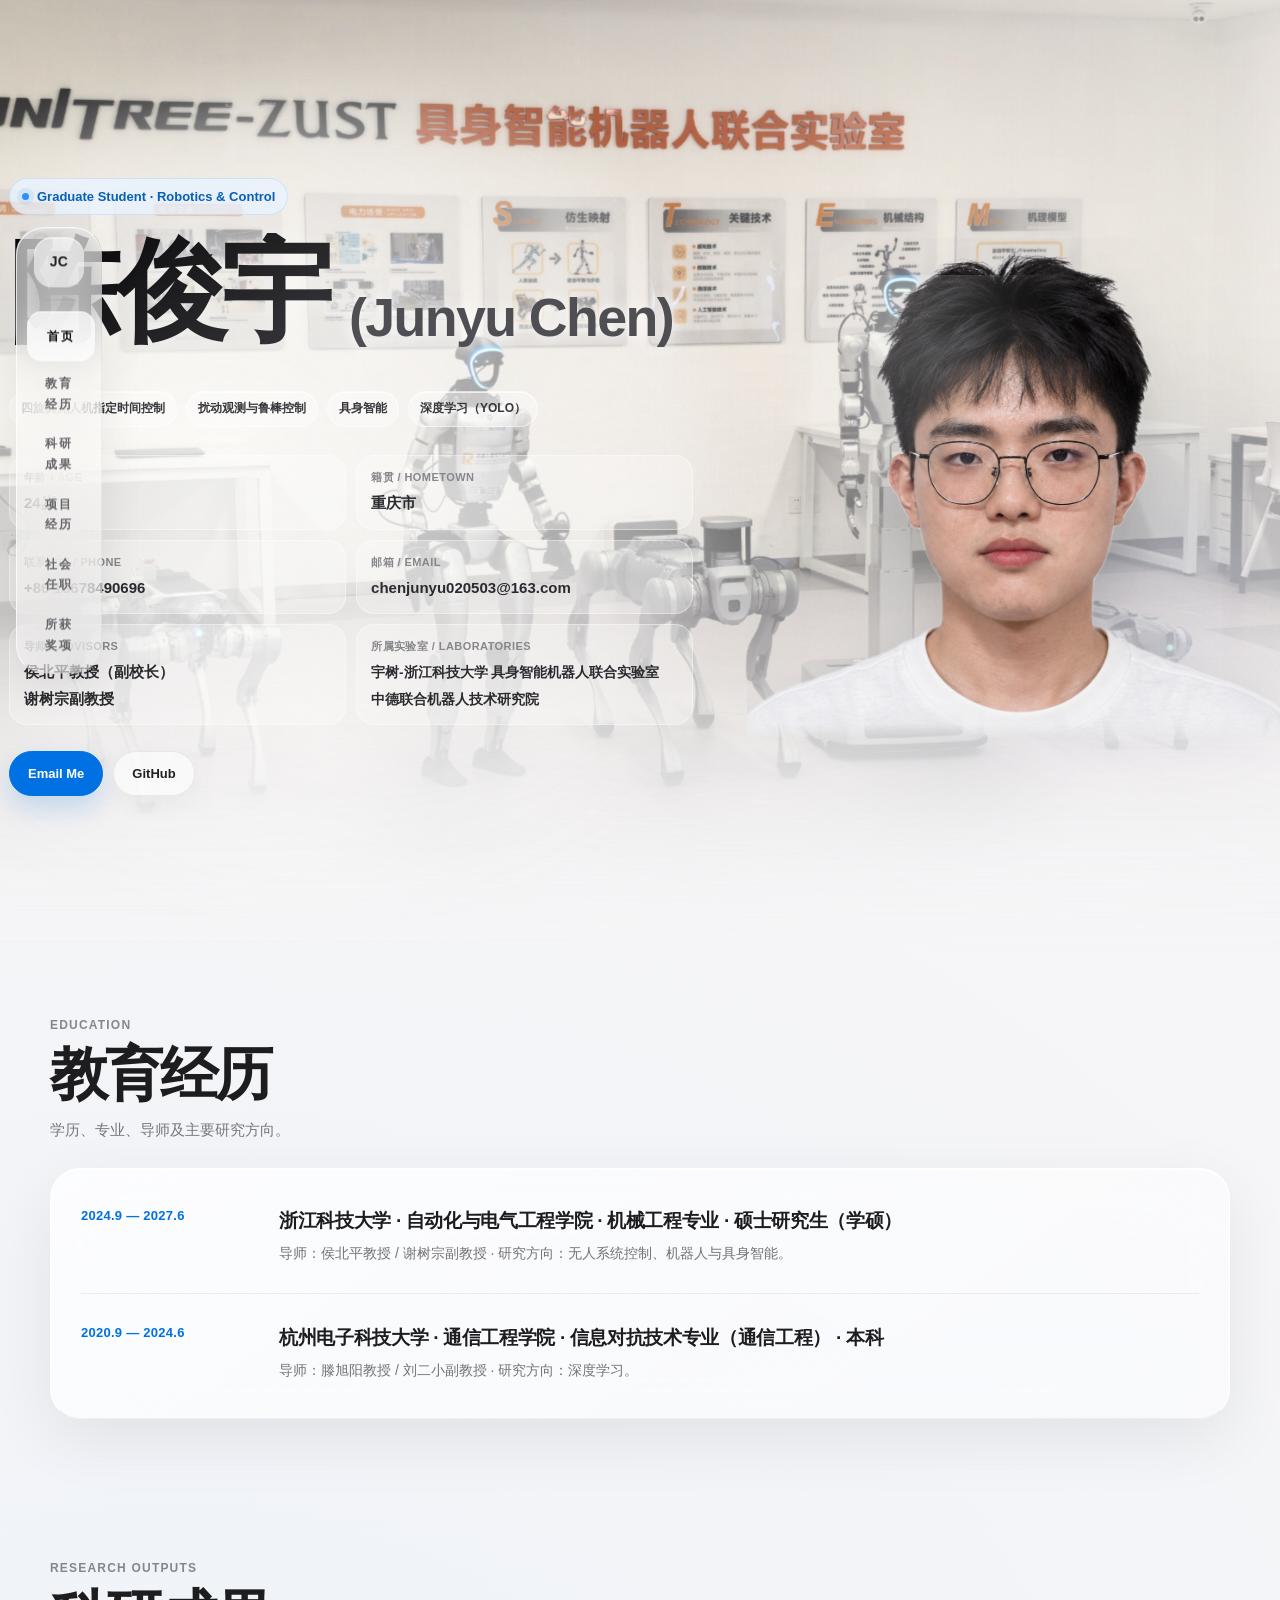
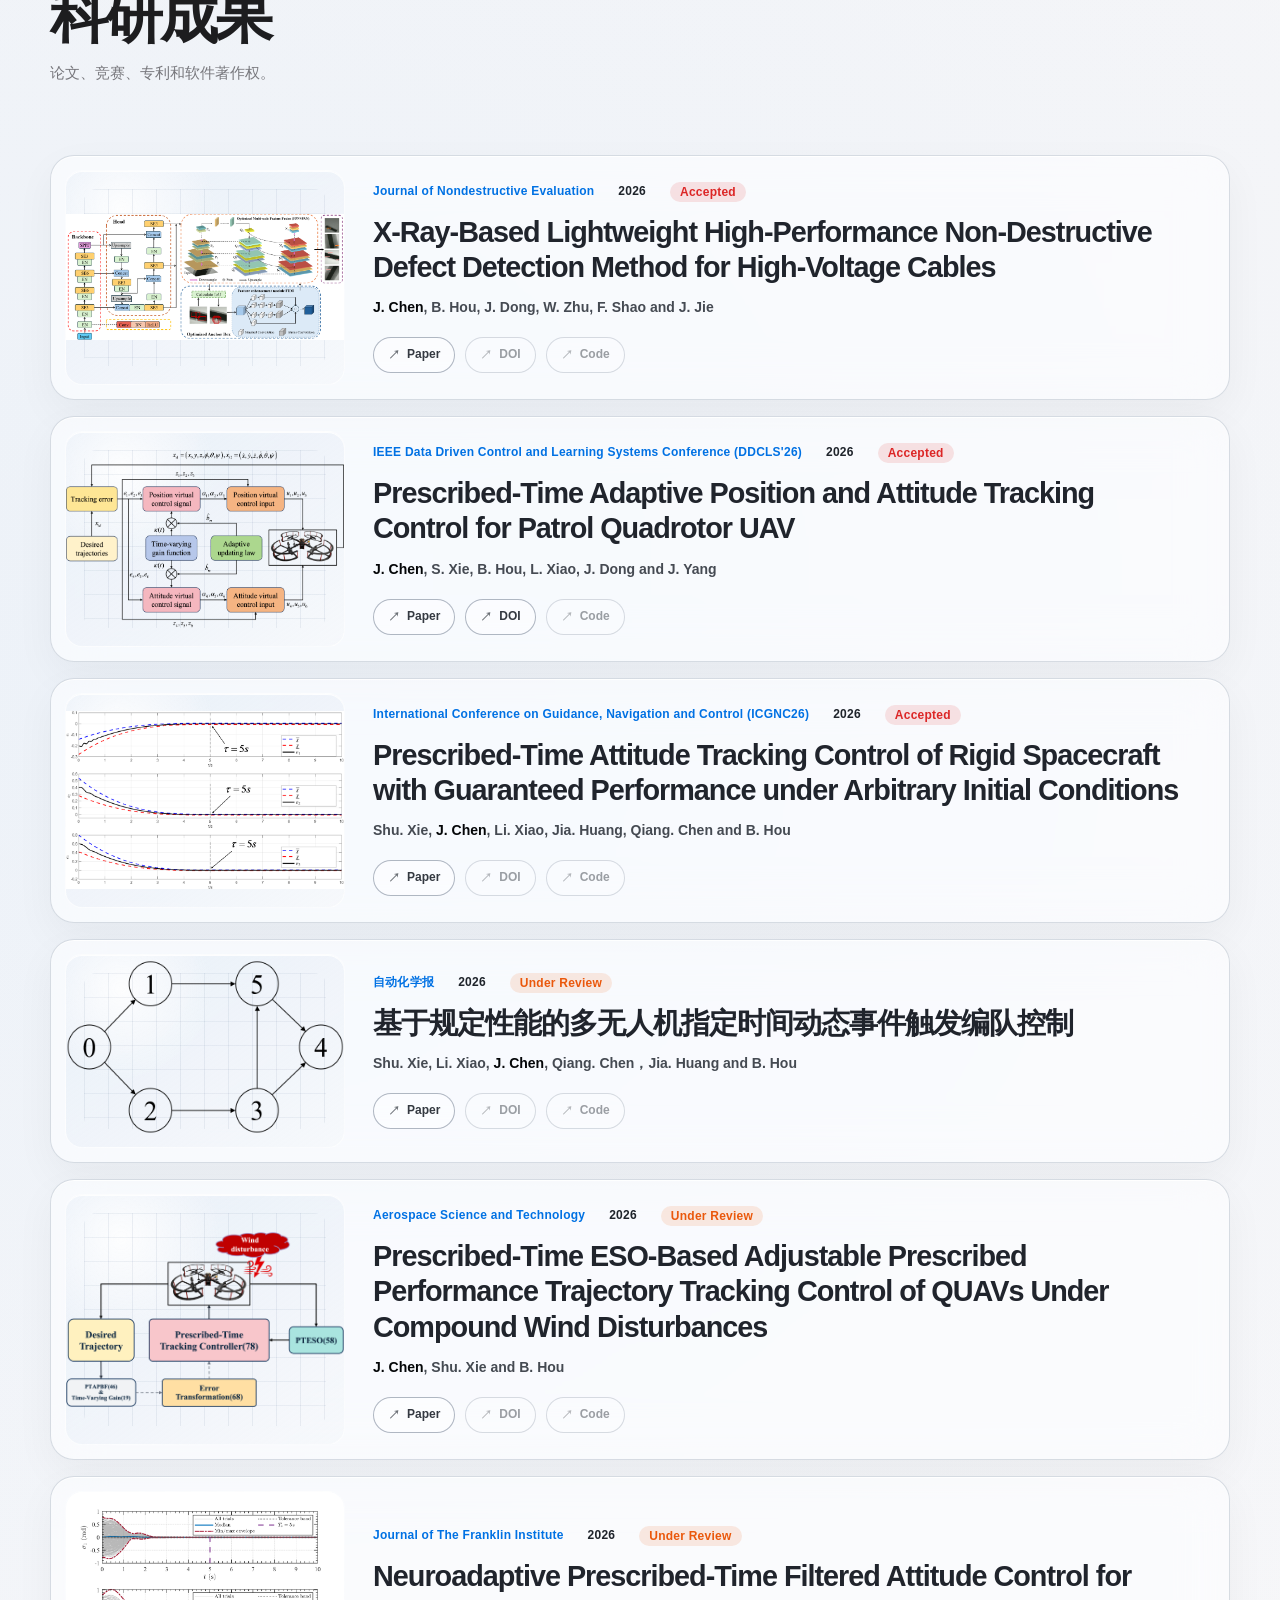
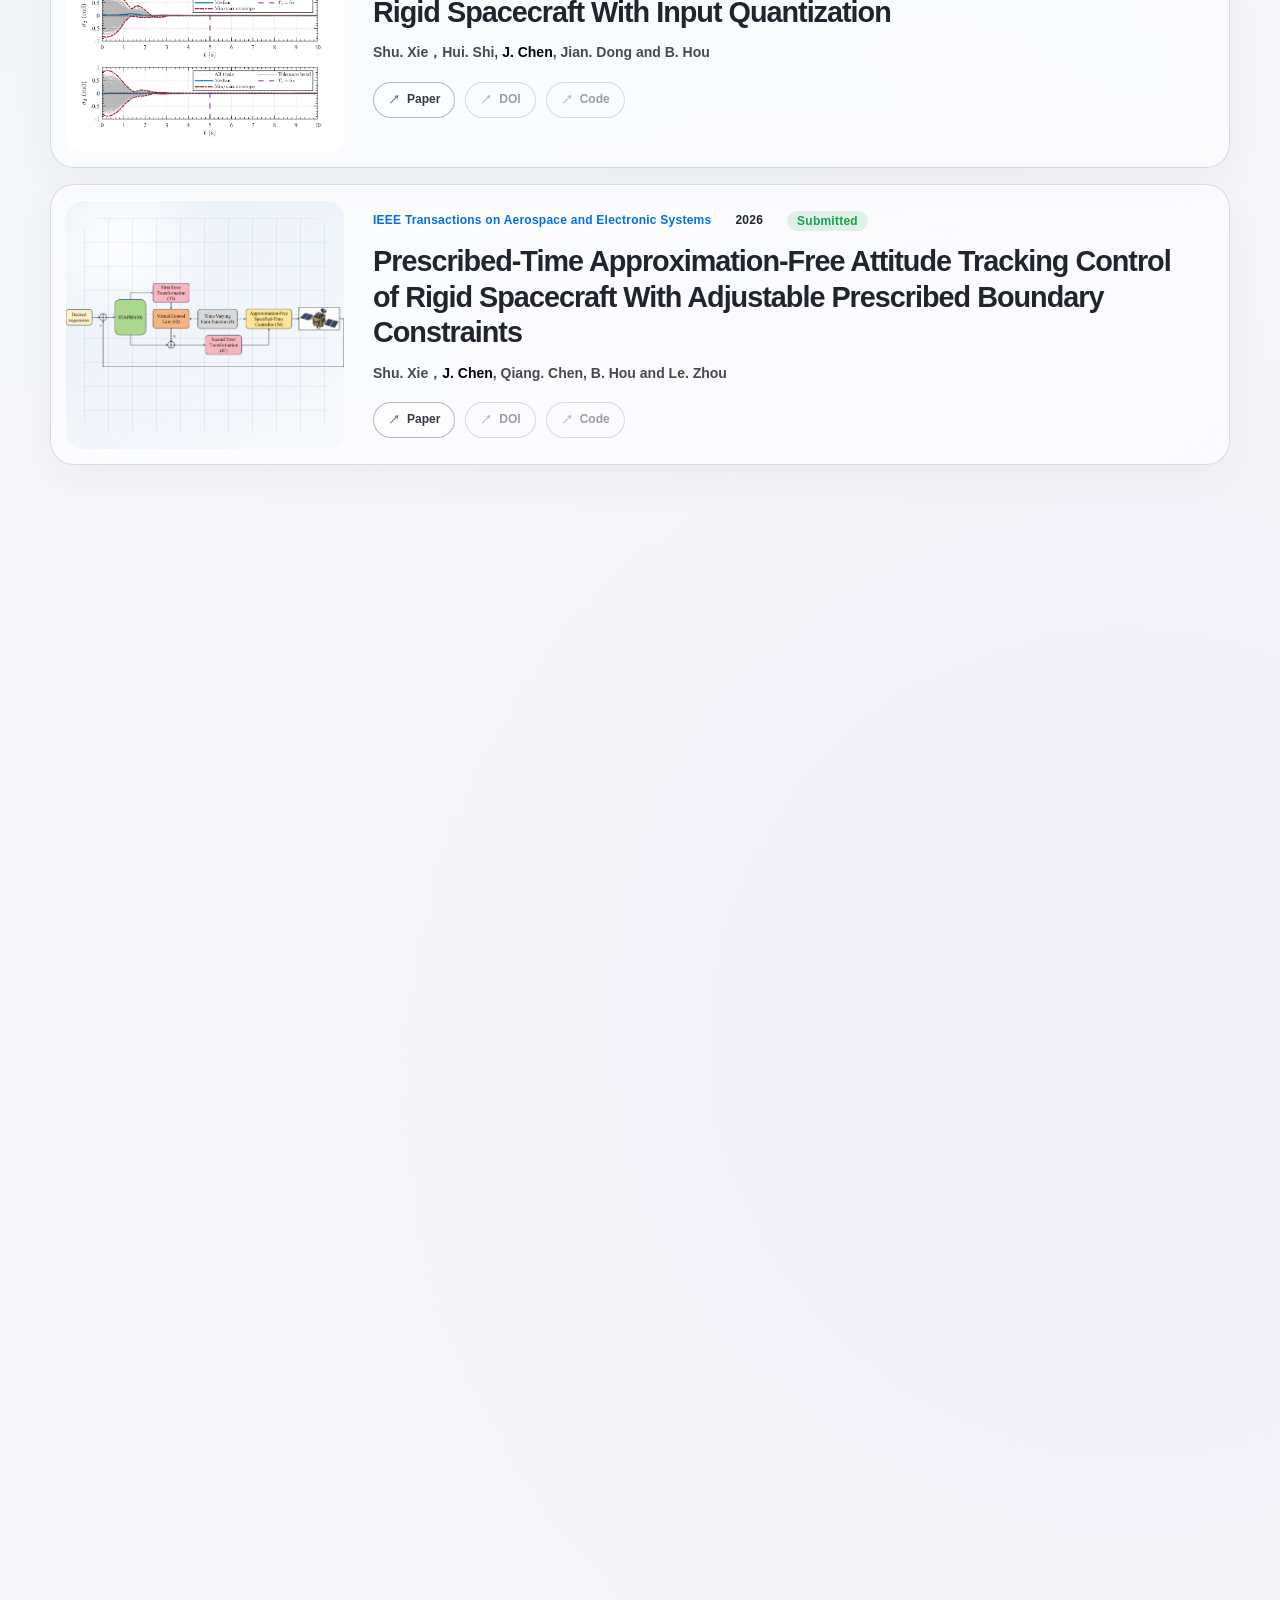
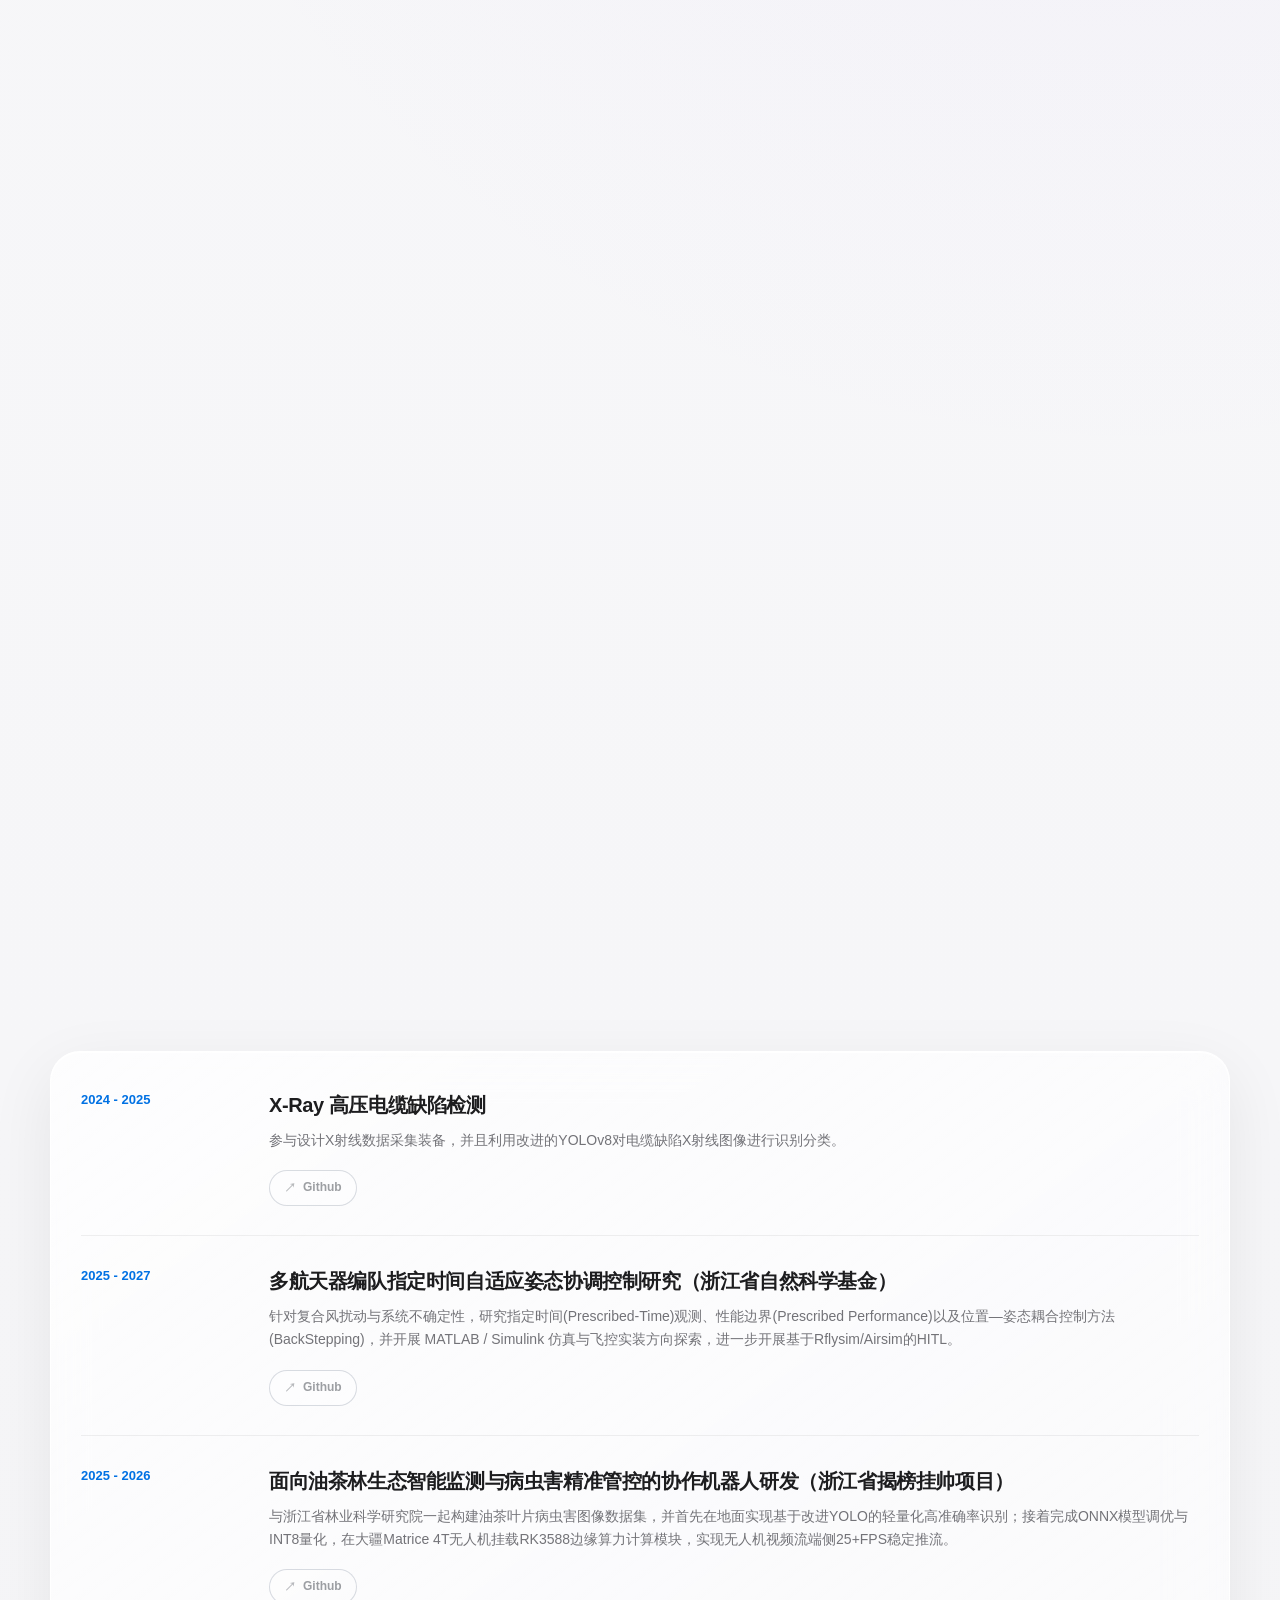
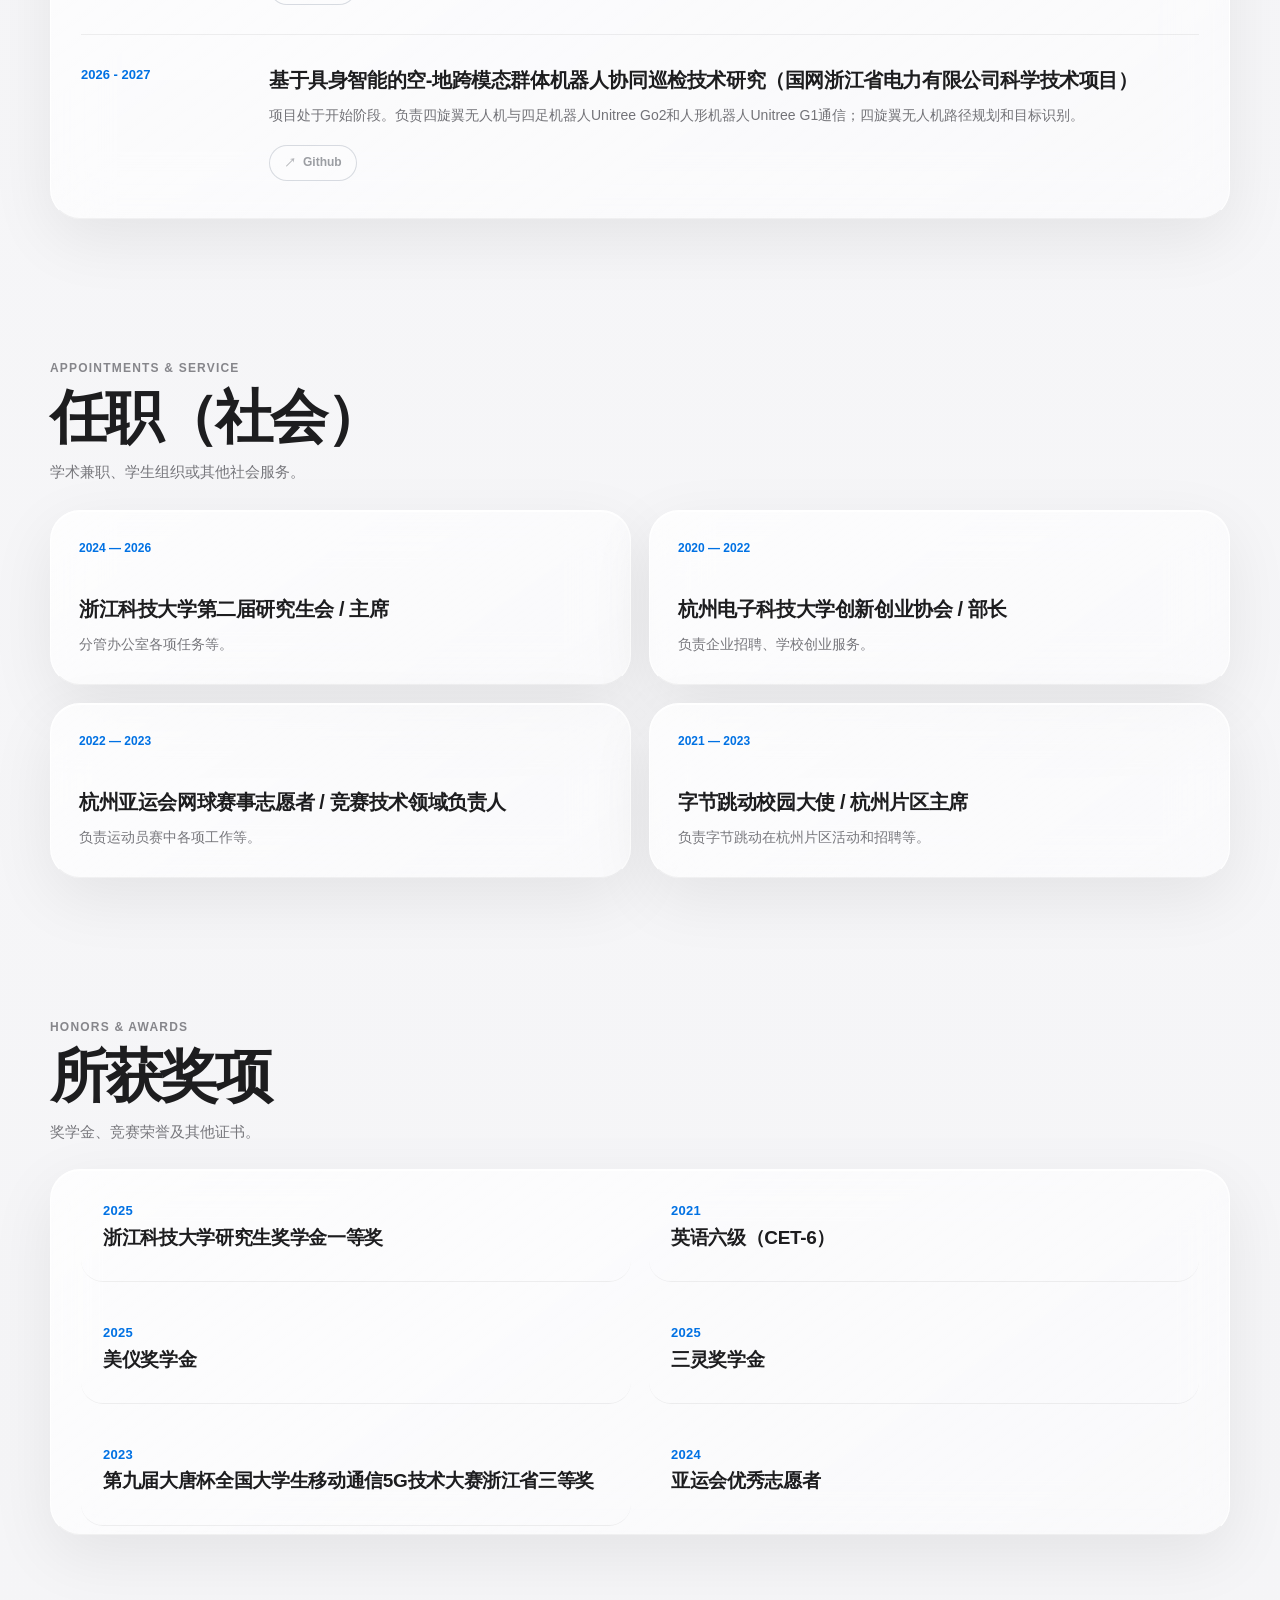
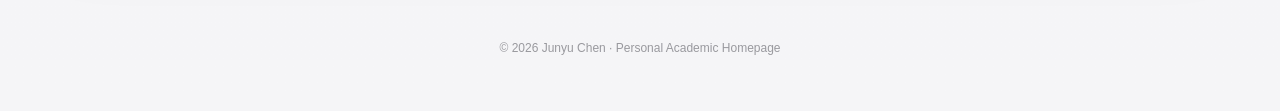
==== commit 678564aa: "Add files via upload" ====
--- a/index.html
+++ b/index.html
@@ -18,9 +18,10 @@
       <div class="nav-links">
         <a href="#top">首页</a>
         <a href="#education">教育<br>经历</a>
-        <a href="#roles">社会<br>任职</a>
         <a href="#achievements">科研<br>成果</a>
         <a href="#projects">项目<br>经历</a>
+        <a href="#roles">社会<br>任职</a>
+        <a href="#awards">所获<br>奖项</a>
       </div>
     </nav>
   </header>
@@ -139,7 +140,7 @@
             <div class="output-list">
               <article class="output-card" data-reveal>
                 <!-- 后续可把下面 div 换成论文方法图或论文首页截图 -->
-                <div class="output-thumb paper">
+                <div class="output-thumb">
                   <img src="assets/picture/paper1.jpg" alt="论文截图">
                 </div>
 
@@ -168,7 +169,7 @@
               </article>
 
               <article class="output-card" data-reveal>
-                <div class="output-thumb paper">
+                <div class="output-thumb">
                   <img src="assets/picture/paper2.png" alt="论文截图">
                 </div>
 
@@ -197,7 +198,7 @@
 
                <article class="output-card" data-reveal>
                 <!-- 后续可把下面 div 换成论文方法图或论文首页截图 -->
-                <div class="output-thumb paper">
+                <div class="output-thumb">
                   <img src="assets/picture/paper3.png" alt="论文截图">
                 </div>
 
@@ -227,7 +228,7 @@
 
               <article class="output-card" data-reveal>
                 <!-- 后续可把下面 div 换成论文方法图或论文首页截图 -->
-                <div class="output-thumb paper">
+                <div class="output-thumb">
                   <img src="assets/picture/paper4.png" alt="论文截图">
                 </div>
 
@@ -257,7 +258,7 @@
 
               <article class="output-card" data-reveal>
                 <!-- 后续可把下面 div 换成论文方法图或论文首页截图 -->
-                <div class="output-thumb paper">
+                <div class="output-thumb">
                   <img src="assets/picture/paper5.png" alt="论文截图">
                 </div>
 
@@ -287,7 +288,7 @@
 
               <article class="output-card" data-reveal>
                 <!-- 后续可把下面 div 换成论文方法图或论文首页截图 -->
-                <div class="output-thumb paper">
+                <div class="output-thumb">
                   <img src="assets/picture/paper6.png" alt="论文截图">
                 </div>
 
@@ -317,7 +318,7 @@
 
               <article class="output-card" data-reveal>
                 <!-- 后续可把下面 div 换成论文方法图或论文首页截图 -->
-                <div class="output-thumb paper">
+                <div class="output-thumb">
                   <img src="assets/picture/paper7.png" alt="论文截图">
                 </div>
 
@@ -347,7 +348,7 @@
 
               <article class="output-card" data-reveal>
                 <!-- 后续可把下面 div 换成论文方法图或论文首页截图 -->
-                <div class="output-thumb paper">
+                <div class="output-thumb">
                   <img src="assets/picture/paper8.png" alt="论文截图">
                 </div>
 
@@ -578,53 +579,53 @@
     <section id="projects">
       <div class="container">
         <div class="section-heading" data-reveal>
-          <span class="kicker">Selected Projects</span>
+          <span class="kicker">Projects</span>
           <h2>项目与研究经历</h2>
-          <p>从控制理论、机器人操作到视觉检测，展示研究工作从方法设计到真实系统验证的完整链路。</p>
+          <p>主持、参与的科研项目。</p>
         </div>
 
         <div class="glass project-list" data-reveal>
           <div class="project-item">
-            <div class="project-time">2026 — Present</div>
-            <div class="project-content">
-              <h3>四旋翼指定时间抗扰轨迹跟踪控制</h3>
-              <p>针对复合风扰动与系统不确定性，研究指定时间观测、性能边界以及位置—姿态耦合控制方法，并开展 MATLAB / Simulink 仿真与飞控实装方向探索。</p>
-              <div class="project-tags">
-                <span class="tag">QUAV</span><span class="tag">PTESO</span><span class="tag">Robust Control</span>
-              </div>
-            </div>
-          </div>
-
-          <div class="project-item">
-            <div class="project-time">2026</div>
-            <div class="project-content">
-              <h3>Unitree A2 + PiPER H 全身协同操作</h3>
-              <p>面向机械臂站立状态下地面目标不可达问题，研究四足机器人机身高度、俯仰姿态与机械臂关节的联合可达性规划，实现机身辅助抓取。</p>
-              <div class="project-tags">
-                <span class="tag">Whole-Body Planning</span><span class="tag">Unitree A2</span><span class="tag">PiPER H</span>
-              </div>
-            </div>
-          </div>
-
-          <div class="project-item">
-            <div class="project-time">2026</div>
-            <div class="project-content">
-              <h3>基于 VLA 的双臂机器人自主操作实验</h3>
-              <p>围绕目标搜索、自主抓取、目标移动与递交任务开展机器人实验，探索视觉语言动作模型与模仿学习在真实操作场景中的应用。</p>
-              <div class="project-tags">
-                <span class="tag">VLA</span><span class="tag">Imitation Learning</span><span class="tag">LeRobot</span>
-              </div>
-            </div>
-          </div>
-
-          <div class="project-item">
-            <div class="project-time">2026</div>
+            <div class="project-time">2024 - 2025</div>
             <div class="project-content">
               <h3>X-Ray 高压电缆缺陷检测</h3>
-              <p>基于目标检测网络开展高压电缆 X 射线缺陷自动识别与定位，研究轻量化特征提取、数据增强、参数利用效率以及真实图像质量扰动下的鲁棒性。</p>
-              <div class="project-tags">
-                <span class="tag">YOLO</span><span class="tag">X-Ray</span><span class="tag">Nondestructive Evaluation</span>
-              </div>
+              <p>参与设计X射线数据采集装备，并且利用改进的YOLOv8对电缆缺陷X射线图像进行识别分类。</p>
+               <div class="output-links">
+                    <span class="output-link is-disabled">Github</span>
+                  </div>
+            </div>
+          </div>
+
+          <div class="project-item">
+            <div class="project-time">2025 - 2027</div>
+            <div class="project-content">
+              <h3>多航天器编队指定时间自适应姿态协调控制研究（浙江省自然科学基金）</h3>
+              <p>针对复合风扰动与系统不确定性，研究指定时间(Prescribed-Time)观测、性能边界(Prescribed Performance)以及位置—姿态耦合控制方法(BackStepping)，并开展 MATLAB / Simulink 仿真与飞控实装方向探索，进一步开展基于Rflysim/Airsim的HITL。</p>
+              <div class="output-links">
+                    <span class="output-link is-disabled">Github</span>
+                  </div>
+            </div>
+          </div>
+
+          <div class="project-item">
+            <div class="project-time">2025 - 2026</div>
+            <div class="project-content">
+              <h3>面向油茶林生态智能监测与病虫害精准管控的协作机器人研发（浙江省揭榜挂帅项目）</h3>
+              <p>与浙江省林业科学研究院一起构建油茶叶片病虫害图像数据集，并首先在地面实现基于改进YOLO的轻量化高准确率识别；接着完成ONNX模型调优与INT8量化，在大疆Matrice 4T无人机挂载RK3588边缘算力计算模块，实现无人机视频流端侧25+FPS稳定推流。</p>
+              <div class="output-links">
+                    <span class="output-link is-disabled">Github</span>
+                  </div>
+            </div>
+          </div>
+
+          <div class="project-item">
+            <div class="project-time">2026 - 2027</div>
+            <div class="project-content">
+              <h3>基于具身智能的空-地跨模态群体机器人协同巡检技术研究（国网浙江省电力有限公司科学技术项目）</h3>
+              <p>项目处于开始阶段。负责四旋翼无人机与四足机器人Unitree Go2和人形机器人Unitree G1通信；四旋翼无人机路径规划和目标识别。</p>
+              <div class="output-links">
+                    <span class="output-link is-disabled">Github</span>
+                  </div>
             </div>
           </div>
         </div>
@@ -653,6 +654,73 @@
             <h3>杭州电子科技大学创新创业协会 / 部长</h3>
             <p class="placeholder">负责企业招聘、学校创业服务。</p>
           </article>
+
+          <article class="glass role-card" data-reveal>
+            <div class="role-year">2022 — 2023</div>
+            <h3>杭州亚运会网球赛事志愿者 / 竞赛技术领域负责人</h3>
+            <p class="placeholder">负责运动员赛中各项工作等。</p>
+          </article>
+
+          <article class="glass role-card" data-reveal>
+            <div class="role-year">2021 — 2023</div>
+            <h3>字节跳动校园大使 / 杭州片区主席</h3>
+            <p class="placeholder">负责字节跳动在杭州片区活动和招聘等。</p>
+          </article>
+        </div>
+      </div>
+    </section>
+
+    
+    <section id="awards">
+      <div class="container">
+        <div class="section-heading" data-reveal>
+          <span class="kicker">Honors & Awards</span>
+          <h2>所获奖项</h2>
+          <p>奖学金、竞赛荣誉及其他证书。</p>
+        </div>
+
+        <div class="glass timeline awards-grid" data-reveal>
+          <div class="timeline-item">
+            <div class="timeline-date">2025</div>
+            <div class="timeline-content">
+              <h3>浙江科技大学研究生奖学金一等奖</h3>
+            </div>
+          </div>
+
+          <div class="timeline-item">
+            <div class="timeline-date">2021</div>
+            <div class="timeline-content">
+              <h3>英语六级（CET-6）</h3>
+            </div>
+          </div>
+
+          <div class="timeline-item">
+            <div class="timeline-date">2025</div>
+            <div class="timeline-content">
+              <h3>美仪奖学金</h3>
+            </div>
+          </div>
+
+          <div class="timeline-item">
+            <div class="timeline-date">2025</div>
+            <div class="timeline-content">
+              <h3>三灵奖学金</h3>
+            </div>
+          </div>
+
+           <div class="timeline-item">
+            <div class="timeline-date">2023</div>
+            <div class="timeline-content">
+              <h3>第九届大唐杯全国大学生移动通信5G技术大赛浙江省三等奖</h3>
+            </div>
+          </div>
+
+           <div class="timeline-item">
+            <div class="timeline-date">2024</div>
+            <div class="timeline-content">
+              <h3>亚运会优秀志愿者</h3>
+            </div>
+          </div>
         </div>
       </div>
     </section>
--- a/style.css
+++ b/style.css
@@ -1373,3 +1373,23 @@
   font-weight:800;
   color:#040608;
 }
+
+
+/* Awards two-column layout */
+.awards-grid{
+  display:grid;
+  grid-template-columns:repeat(2,minmax(0,1fr));
+  gap:18px;
+}
+
+.awards-grid .timeline-item{
+  display:block;
+  padding:22px;
+  border-radius:22px;
+}
+
+@media(max-width:720px){
+  .awards-grid{
+    grid-template-columns:1fr;
+  }
+}
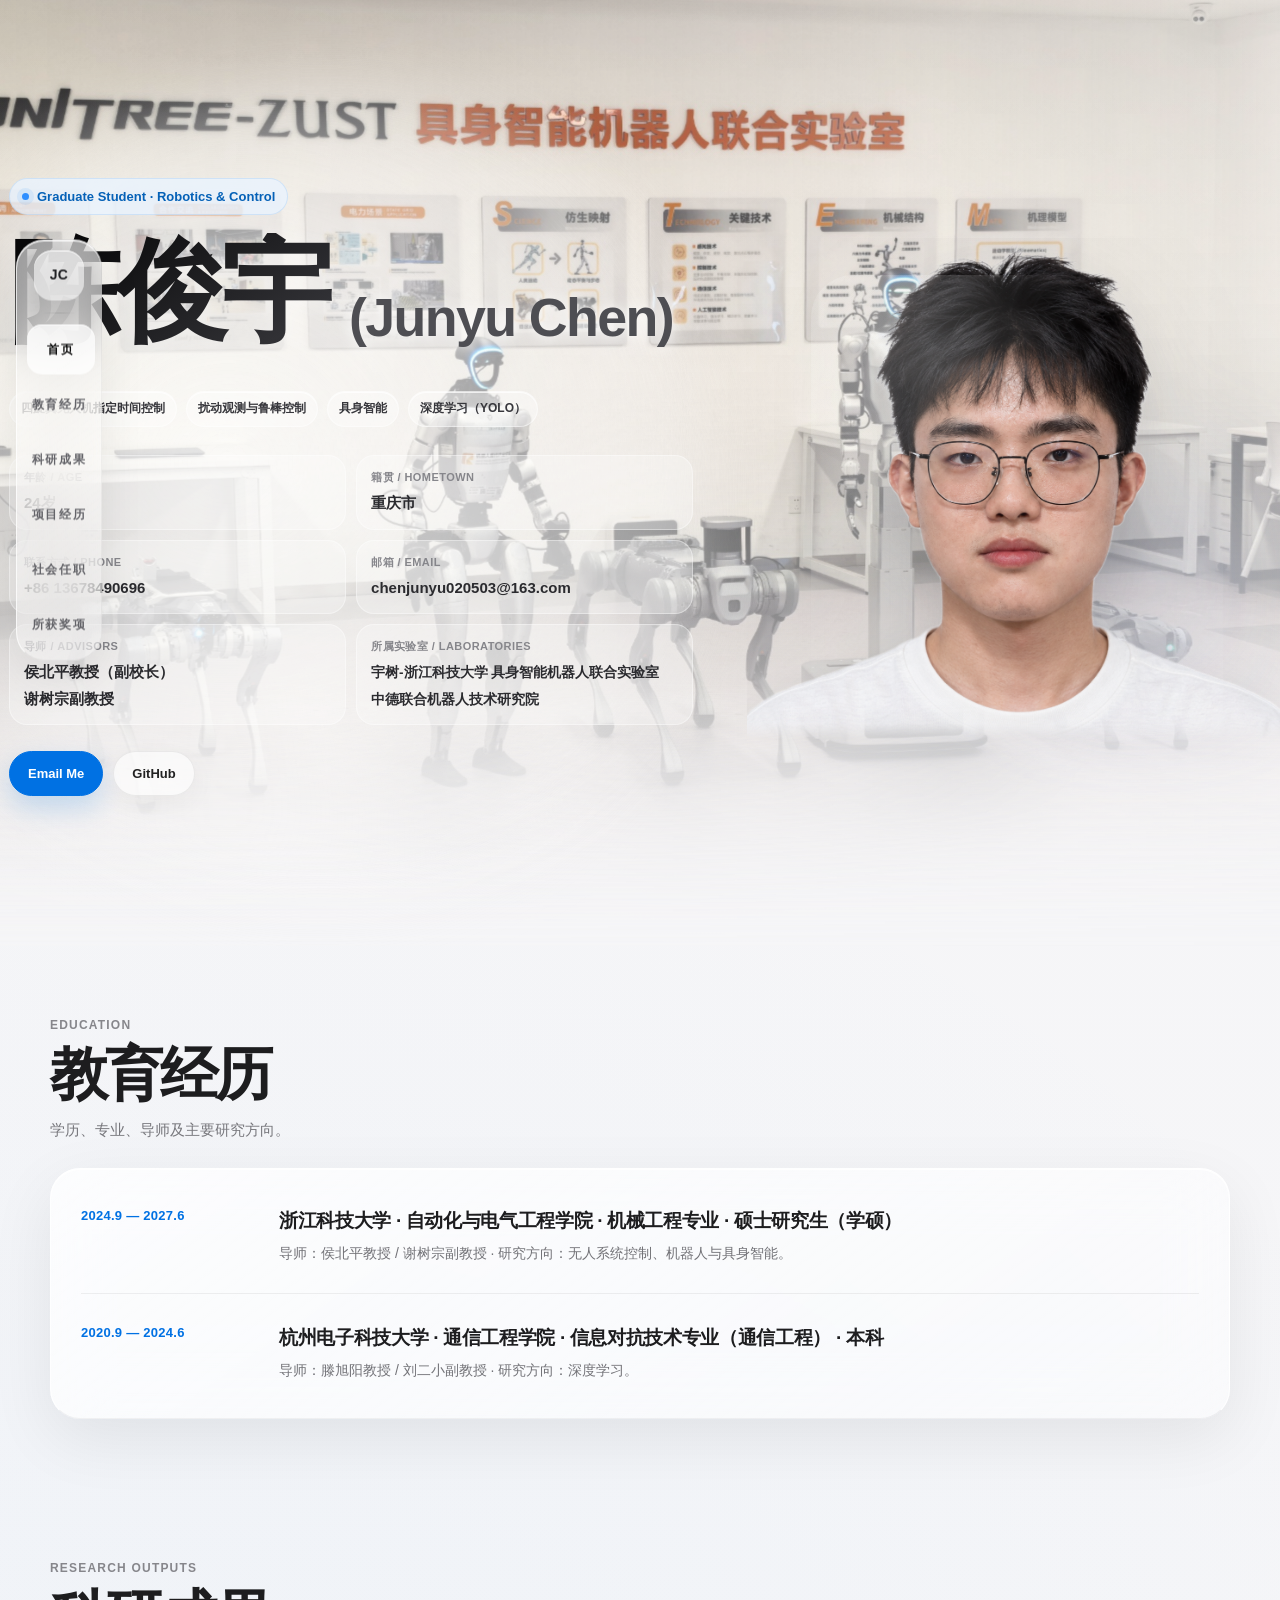
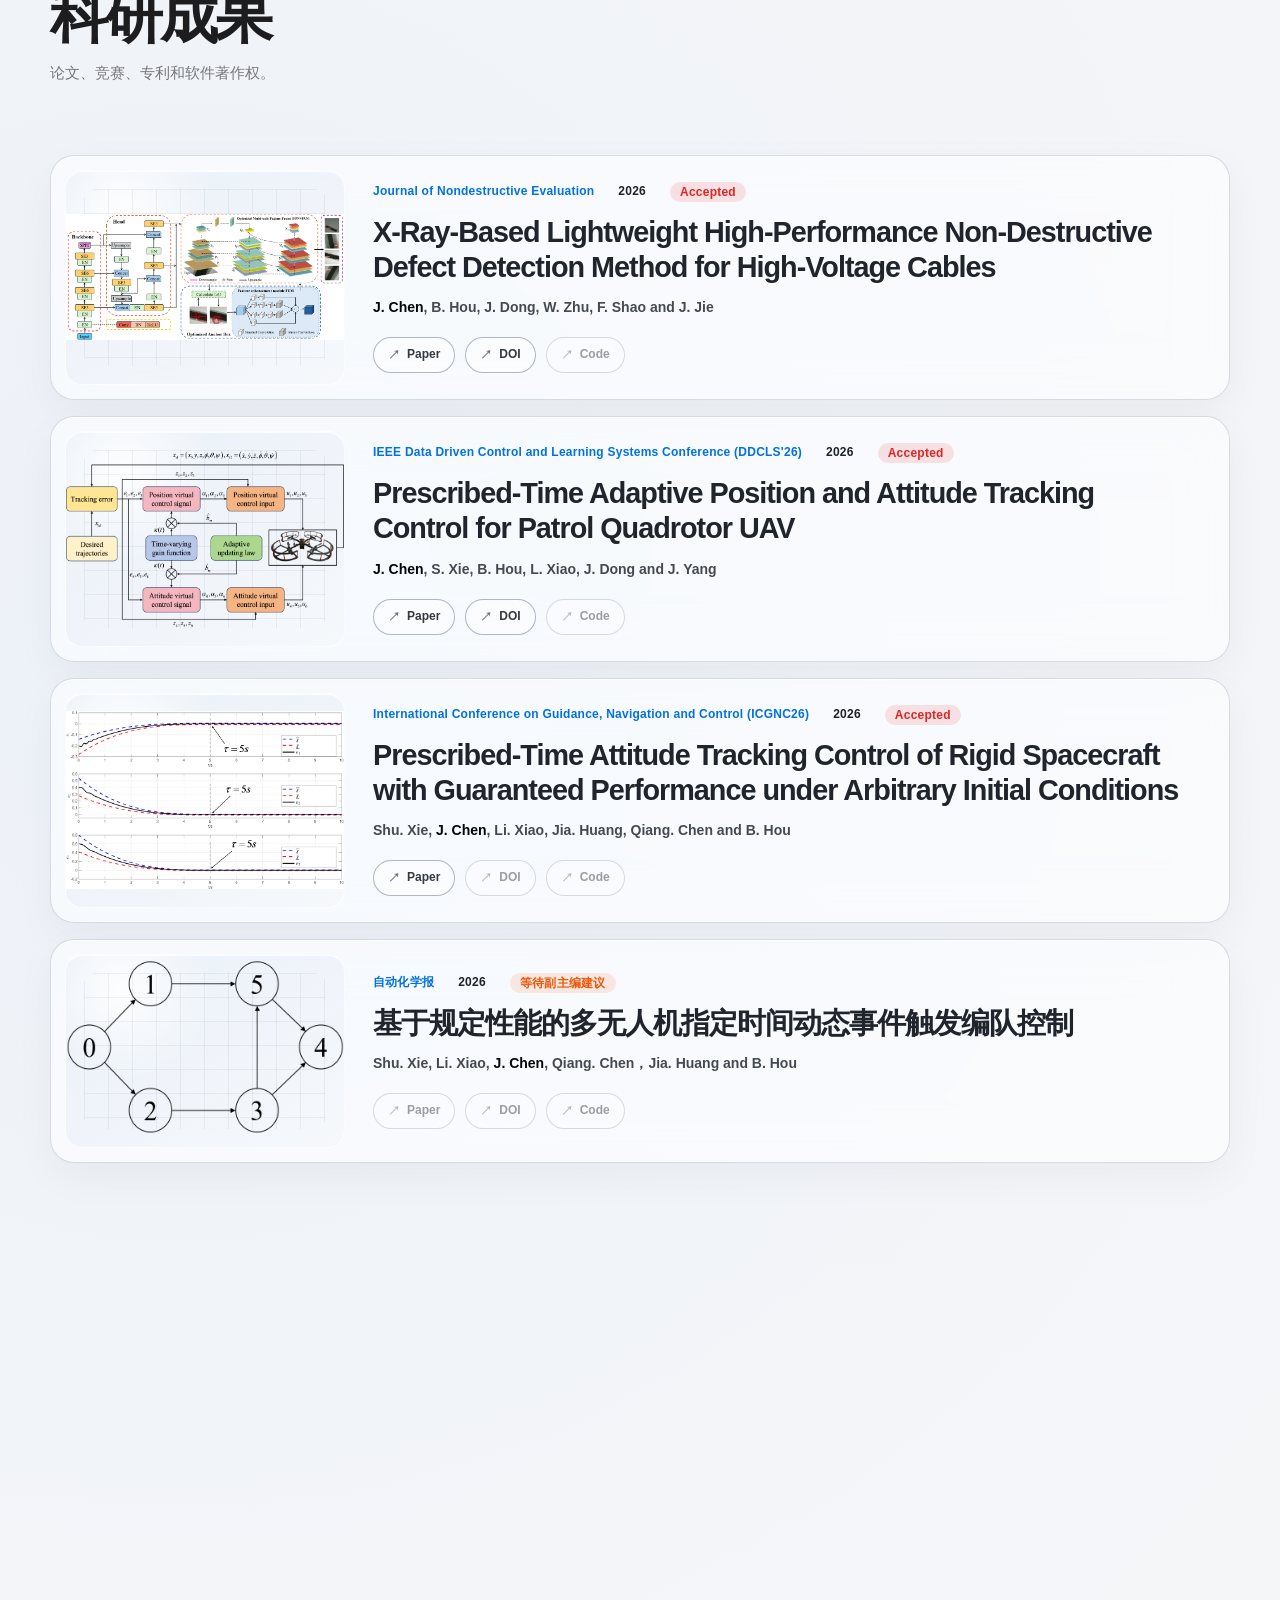
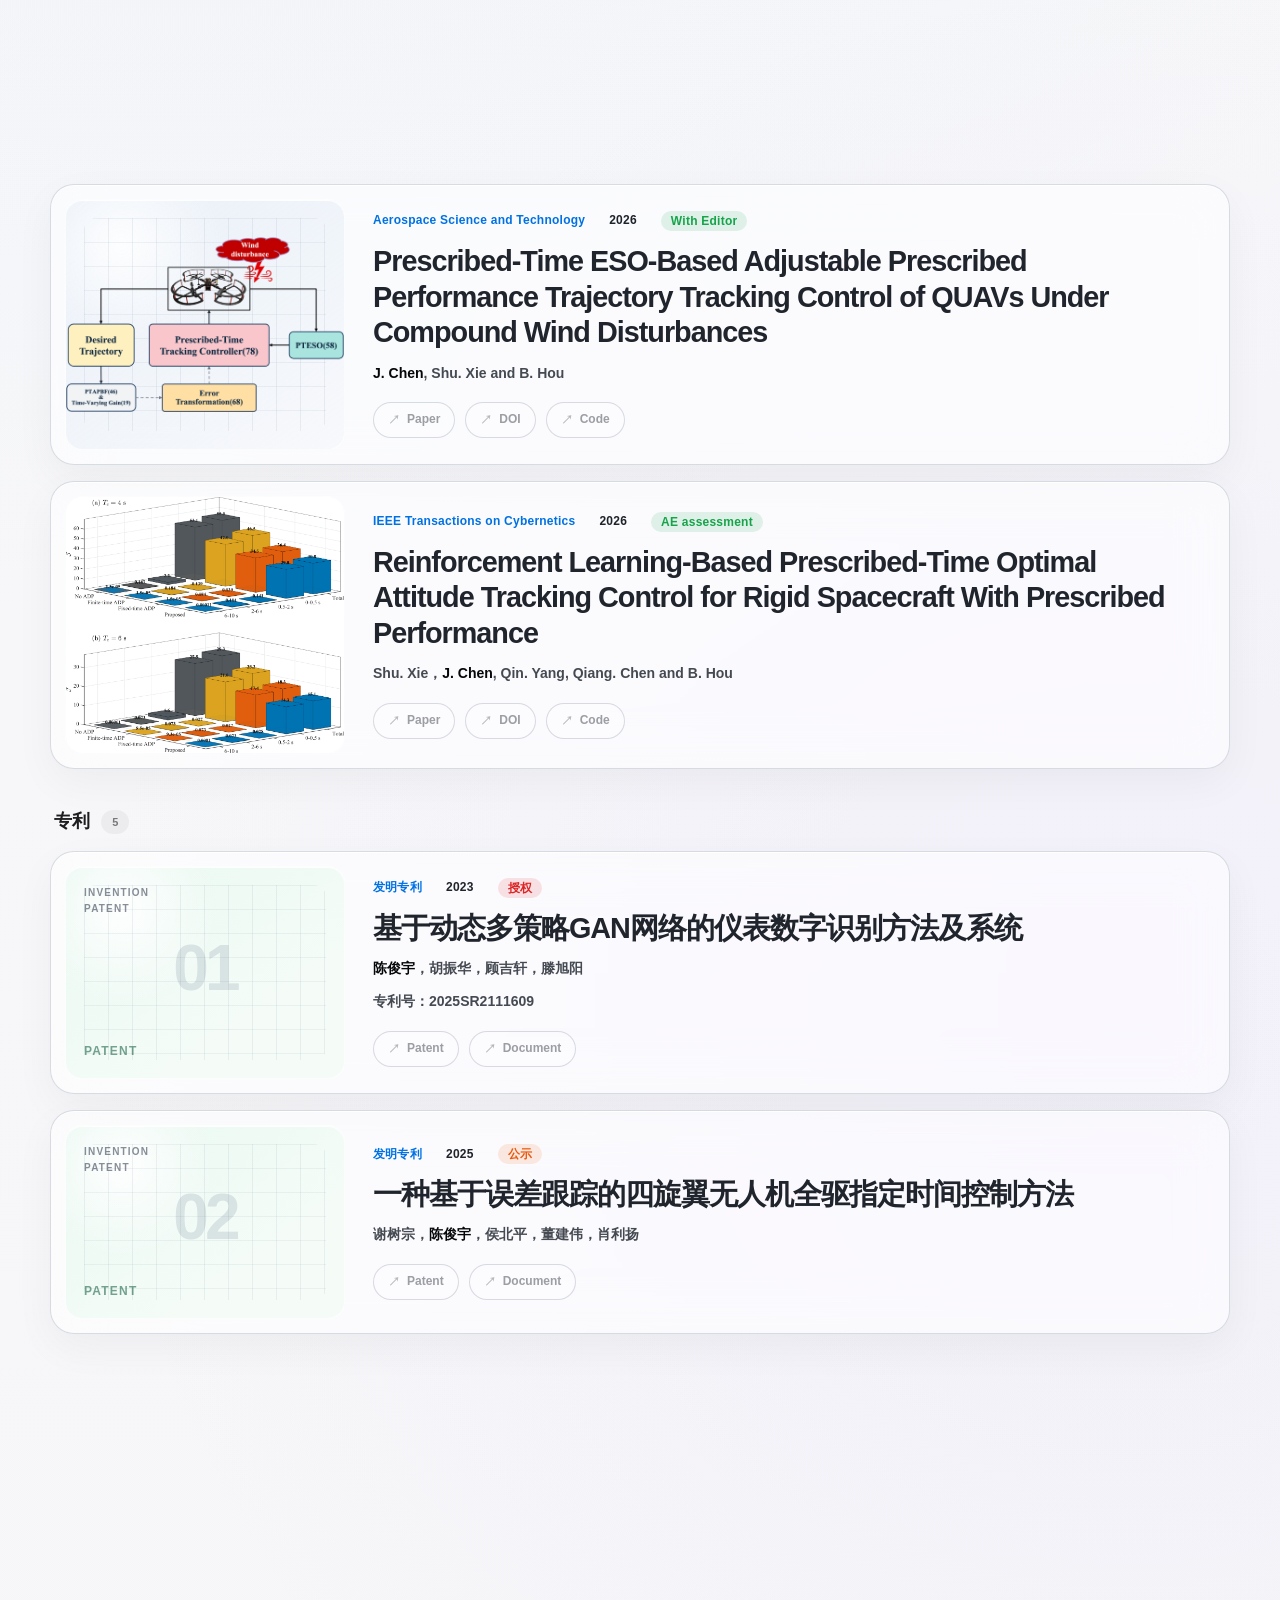
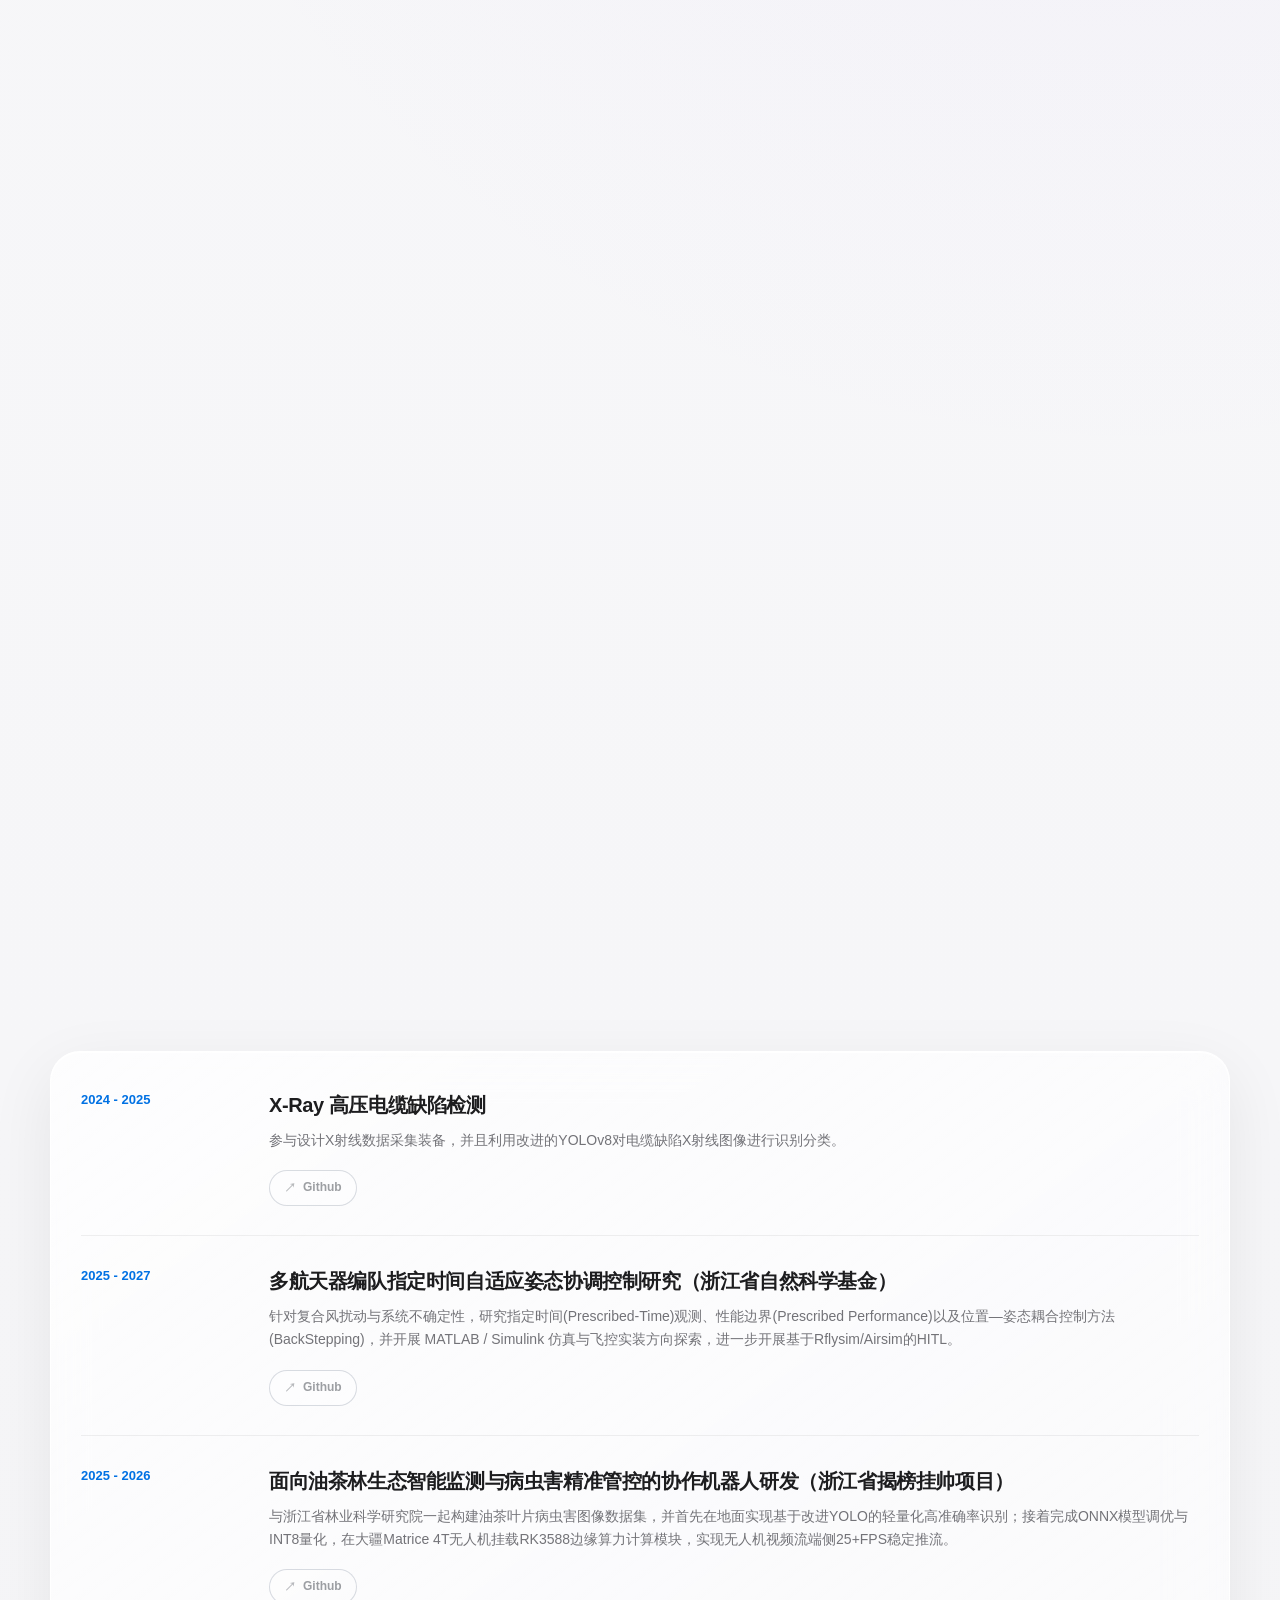
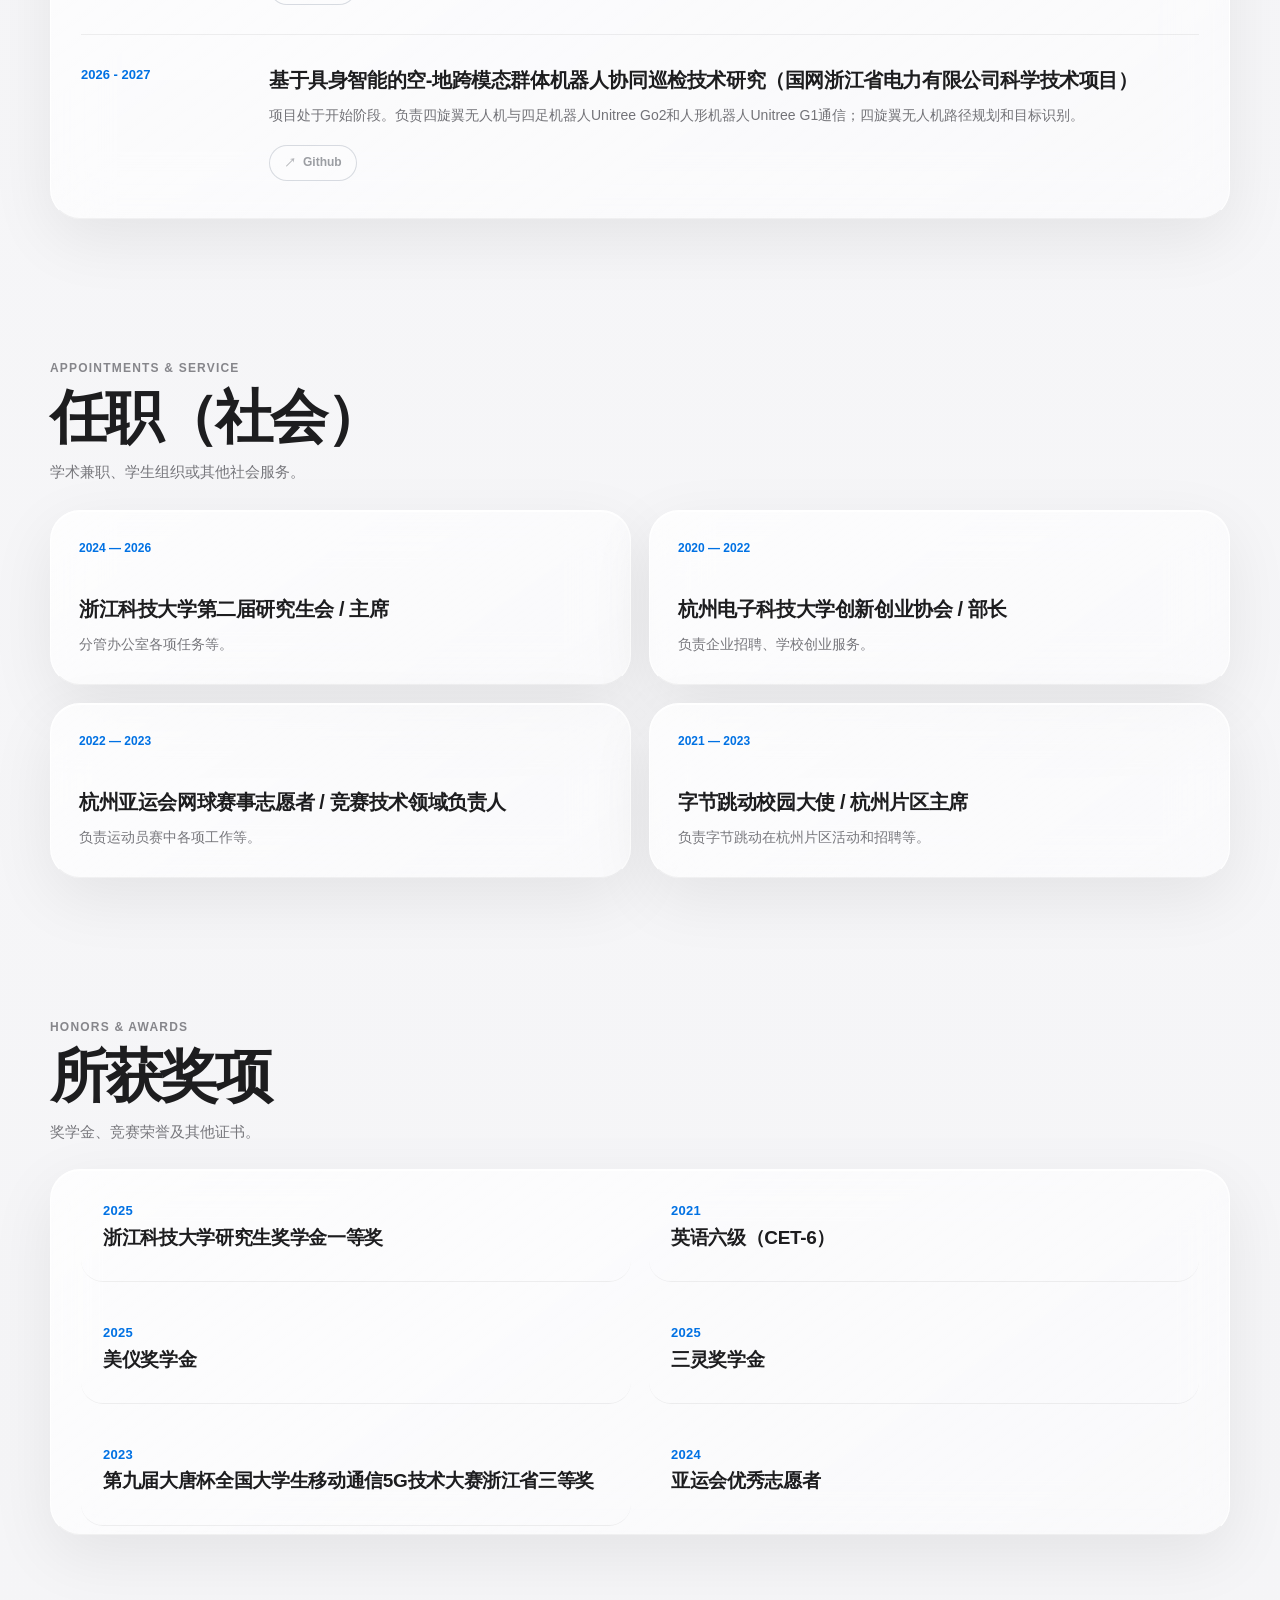
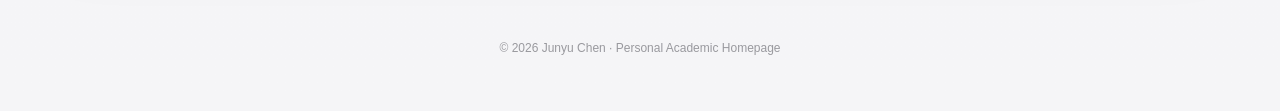
==== commit d4935ccb: "Add files via upload" ====
--- a/index.html
+++ b/index.html
@@ -14,14 +14,14 @@
   <header>
     <nav class="nav-shell" aria-label="页面导航">
       <a class="logo" href="#top" aria-label="返回首页">JC</a>
-      <div class="nav-divider"></div>
+      <div class="nav-divider" aria-hidden="true"></div>
       <div class="nav-links">
         <a href="#top">首页</a>
-        <a href="#education">教育<br>经历</a>
-        <a href="#achievements">科研<br>成果</a>
-        <a href="#projects">项目<br>经历</a>
-        <a href="#roles">社会<br>任职</a>
-        <a href="#awards">所获<br>奖项</a>
+        <a href="#education">教育经历</a>
+        <a href="#achievements">科研成果</a>
+        <a href="#projects">项目经历</a>
+        <a href="#roles">社会任职</a>
+        <a href="#awards">所获奖项</a>
       </div>
     </nav>
   </header>
@@ -162,7 +162,7 @@
                   <div class="output-links">
                     <!-- TODO：有正式链接后替换 href，并删除 is-disabled -->
                     <a class="output-link" href="assets/publication/paper1.pdf" target="_blank">Paper</a>
-                    <a class="output-link is-disabled">DOI</a>
+                    <a class="output-link" href="10.1007/s10921-026-01434-7" target="_blank">DOI</a>
                     <span class="output-link is-disabled">Code</span>
                   </div>
                 </div>
@@ -236,7 +236,7 @@
                   <div class="output-meta">
                     <span class="type">自动化学报</span>
                     <span>2026</span>
-                    <span class="status-review">Under Review</span>
+                    <span class="status-review">等待副主编建议</span>
                   </div>
 
                   <a class="output-title" href="#">
@@ -249,7 +249,67 @@
 
                   <div class="output-links">
                     <!-- TODO：有正式链接后替换 href，并删除 is-disabled -->
-                    <a class="output-link" href="assets/publication/paper4.pdf" target="_blank">Paper</a>
+                    <a class="output-link is-disabled">Paper</a>
+                    <a class="output-link is-disabled">DOI</a>
+                    <span class="output-link is-disabled">Code</span>
+                  </div>
+                </div>
+              </article>
+
+              <article class="output-card" data-reveal>
+                <!-- 后续可把下面 div 换成论文方法图或论文首页截图 -->
+                <div class="output-thumb">
+                  <img src="assets/picture/paper7.png" alt="论文截图">
+                </div>
+
+                <div class="output-body">
+                  <div class="output-meta">
+                    <span class="type">IEEE Transactions on Aerospace and Electronic Systems</span>
+                    <span>2026</span>
+                    <span class="status-review">Awaiting Reviewer Scores</span>
+                  </div>
+
+                  <a class="output-title" href="#">
+                    Prescribed-Time Approximation-Free Attitude Tracking Control of Rigid Spacecraft With Adjustable Prescribed Boundary Constraints
+                  </a>
+
+                  <div class="output-authors">
+                    <strong>Shu. Xie，<span class="my-name">J. Chen</span>, Qiang. Chen, B. Hou and Le. Zhou</strong>
+                  </div>
+
+                  <div class="output-links">
+                    <!-- TODO：有正式链接后替换 href，并删除 is-disabled -->
+                    <a class="output-link is-disabled">Paper</a>
+                    <a class="output-link is-disabled">DOI</a>
+                    <span class="output-link is-disabled">Code</span>
+                  </div>
+                </div>
+              </article>
+
+              <article class="output-card" data-reveal>
+                <!-- 后续可把下面 div 换成论文方法图或论文首页截图 -->
+                <div class="output-thumb">
+                  <img src="assets/picture/paper6.png" alt="论文截图">
+                </div>
+
+                <div class="output-body">
+                  <div class="output-meta">
+                    <span class="type">Journal of The Franklin Institute</span>
+                    <span>2026</span>
+                    <span class="status-review">Under Review</span>
+                  </div>
+
+                  <a class="output-title" href="#">
+                    Neuroadaptive Prescribed-Time Filtered Attitude Control for Rigid Spacecraft With Input Quantization
+                  </a>
+
+                  <div class="output-authors">
+                    <strong>Shu. Xie，Hui. Shi, <span class="my-name">J. Chen</span>, Jian. Dong and B. Hou</strong>
+                  </div>
+
+                  <div class="output-links">
+                    <!-- TODO：有正式链接后替换 href，并删除 is-disabled -->
+                    <a class="output-link is-disabled">Paper</a>
                     <a class="output-link is-disabled">DOI</a>
                     <span class="output-link is-disabled">Code</span>
                   </div>
@@ -266,7 +326,7 @@
                   <div class="output-meta">
                     <span class="type">Aerospace Science and Technology</span>
                     <span>2026</span>
-                    <span class="status-review">Under Review</span>
+                    <span class="status-submitted">With Editor</span>
                   </div>
 
                   <a class="output-title" href="#">
@@ -279,72 +339,14 @@
 
                   <div class="output-links">
                     <!-- TODO：有正式链接后替换 href，并删除 is-disabled -->
-                    <a class="output-link" href="assets/publication/paper5.pdf" target="_blank">Paper</a>
+                    <a class="output-link is-disabled">Paper</a>
                     <a class="output-link is-disabled">DOI</a>
                     <span class="output-link is-disabled">Code</span>
                   </div>
                 </div>
               </article>
 
-              <article class="output-card" data-reveal>
-                <!-- 后续可把下面 div 换成论文方法图或论文首页截图 -->
-                <div class="output-thumb">
-                  <img src="assets/picture/paper6.png" alt="论文截图">
-                </div>
-
-                <div class="output-body">
-                  <div class="output-meta">
-                    <span class="type">Journal of The Franklin Institute</span>
-                    <span>2026</span>
-                    <span class="status-review">Under Review</span>
-                  </div>
-
-                  <a class="output-title" href="#">
-                    Neuroadaptive Prescribed-Time Filtered Attitude Control for Rigid Spacecraft With Input Quantization
-                  </a>
-
-                  <div class="output-authors">
-                    <strong>Shu. Xie，Hui. Shi, <span class="my-name">J. Chen</span>, Jian. Dong and B. Hou</strong>
-                  </div>
-
-                  <div class="output-links">
-                    <!-- TODO：有正式链接后替换 href，并删除 is-disabled -->
-                    <a class="output-link" href="assets/publication/paper6.pdf" target="_blank">Paper</a>
-                    <a class="output-link is-disabled">DOI</a>
-                    <span class="output-link is-disabled">Code</span>
-                  </div>
-                </div>
-              </article>
-
-              <article class="output-card" data-reveal>
-                <!-- 后续可把下面 div 换成论文方法图或论文首页截图 -->
-                <div class="output-thumb">
-                  <img src="assets/picture/paper7.png" alt="论文截图">
-                </div>
-
-                <div class="output-body">
-                  <div class="output-meta">
-                    <span class="type">IEEE Transactions on Aerospace and Electronic Systems</span>
-                    <span>2026</span>
-                    <span class="status-submitted">Submitted</span>
-                  </div>
-
-                  <a class="output-title" href="#">
-                    Prescribed-Time Approximation-Free Attitude Tracking Control of Rigid Spacecraft With Adjustable Prescribed Boundary Constraints
-                  </a>
-
-                  <div class="output-authors">
-                    <strong>Shu. Xie，<span class="my-name">J. Chen</span>, Qiang. Chen, B. Hou and Le. Zhou</strong>
-                  </div>
-
-                  <div class="output-links">
-                    <!-- TODO：有正式链接后替换 href，并删除 is-disabled -->
-                    <a class="output-link" href="assets/publication/paper7.pdf" target="_blank">Paper</a>
-                    <a class="output-link is-disabled">DOI</a>
-                    <span class="output-link is-disabled">Code</span>
-                  </div>
-                </div>
-              </article>
+              
 
               <article class="output-card" data-reveal>
                 <!-- 后续可把下面 div 换成论文方法图或论文首页截图 -->
@@ -356,7 +358,7 @@
                   <div class="output-meta">
                     <span class="type">IEEE Transactions on Cybernetics</span>
                     <span>2026</span>
-                    <span class="status-submitted">Submitted</span>
+                    <span class="status-submitted">AE assessment</span>
                   </div>
 
                   <a class="output-title" href="#">
@@ -369,7 +371,7 @@
 
                   <div class="output-links">
                     <!-- TODO：有正式链接后替换 href，并删除 is-disabled -->
-                    <a class="output-link" href="assets/publication/paper8.pdf" target="_blank">Paper</a>
+                    <a class="output-link is-disabled">Paper</a>
                     <a class="output-link is-disabled">DOI</a>
                     <span class="output-link is-disabled">Code</span>
                   </div>
@@ -742,7 +744,7 @@
     document.querySelectorAll('[data-reveal]').forEach(el=>revealObserver.observe(el));
 
 
-    // Highlight the current section in the side navigation.
+    // Highlight the current section in the top navigation.
     const navAnchors=[...document.querySelectorAll('.nav-links a')];
     const navTargets=navAnchors
       .map(a=>document.querySelector(a.getAttribute('href')))
